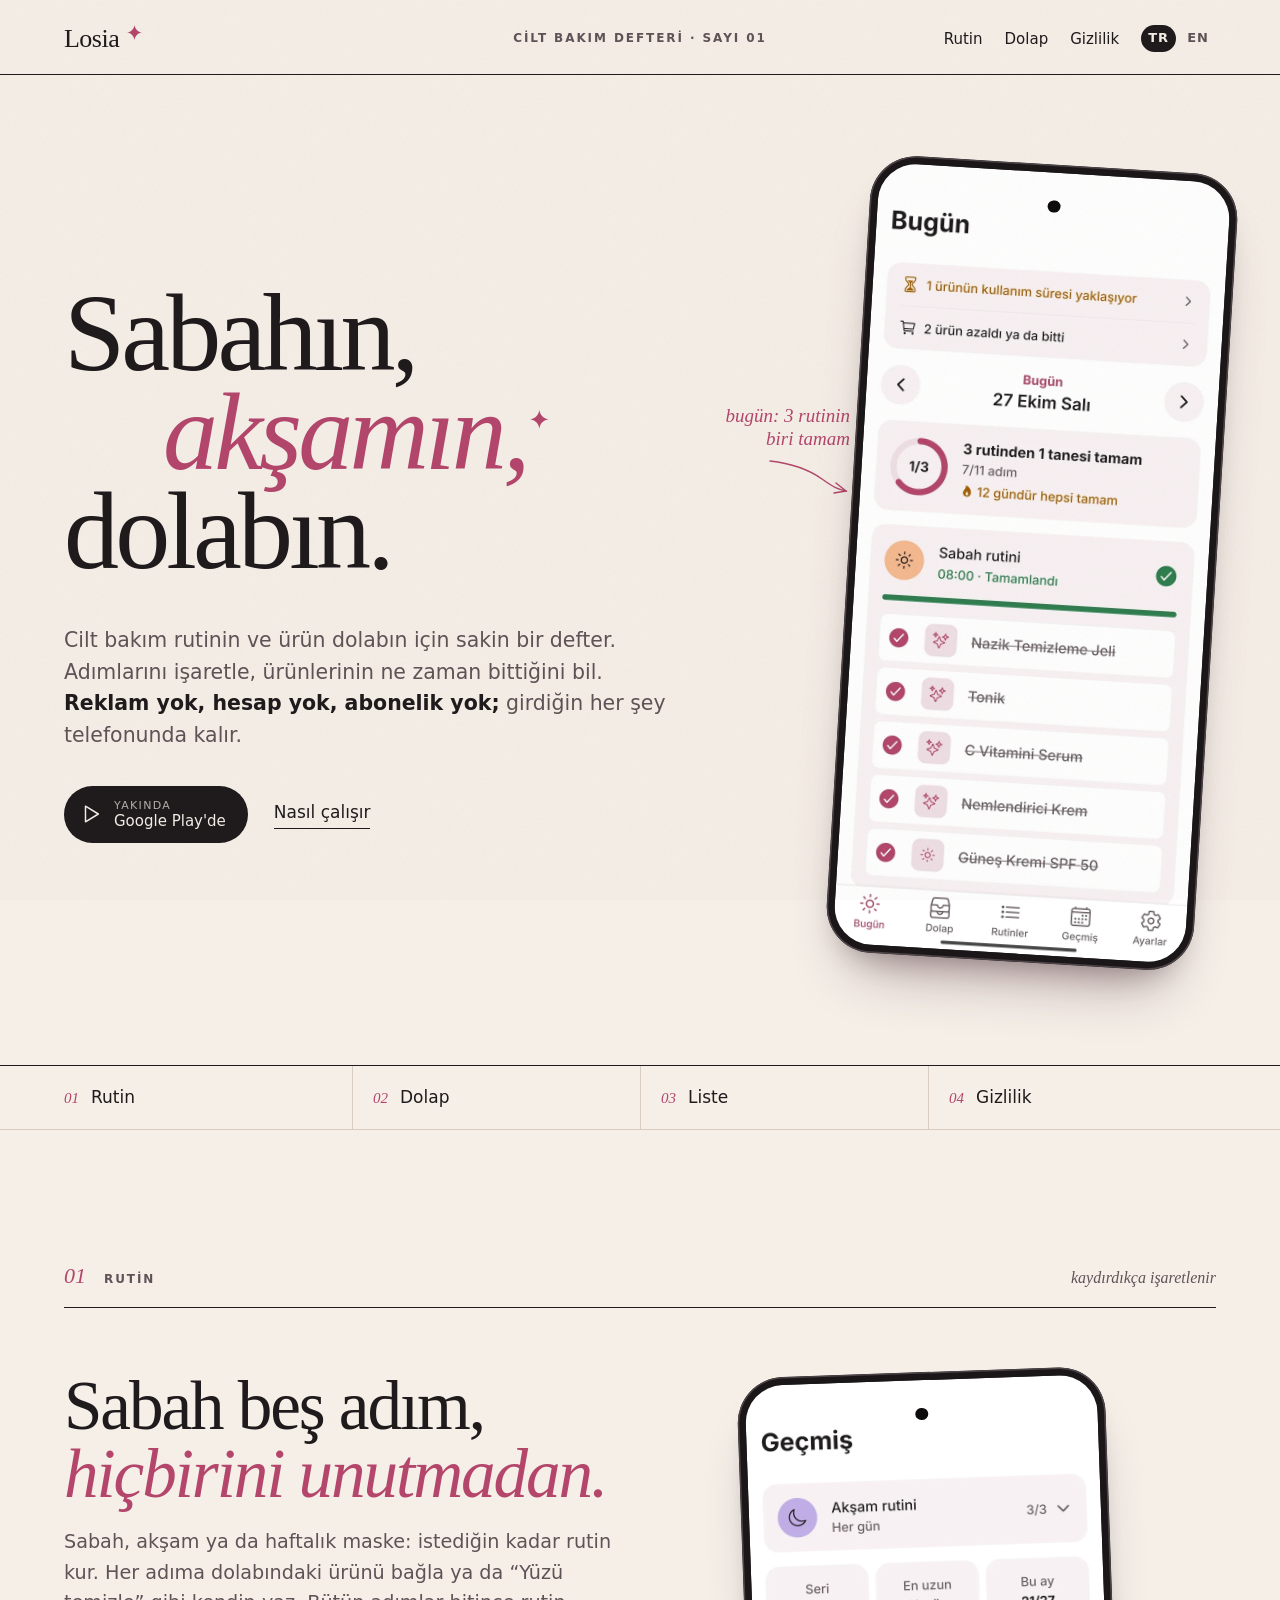
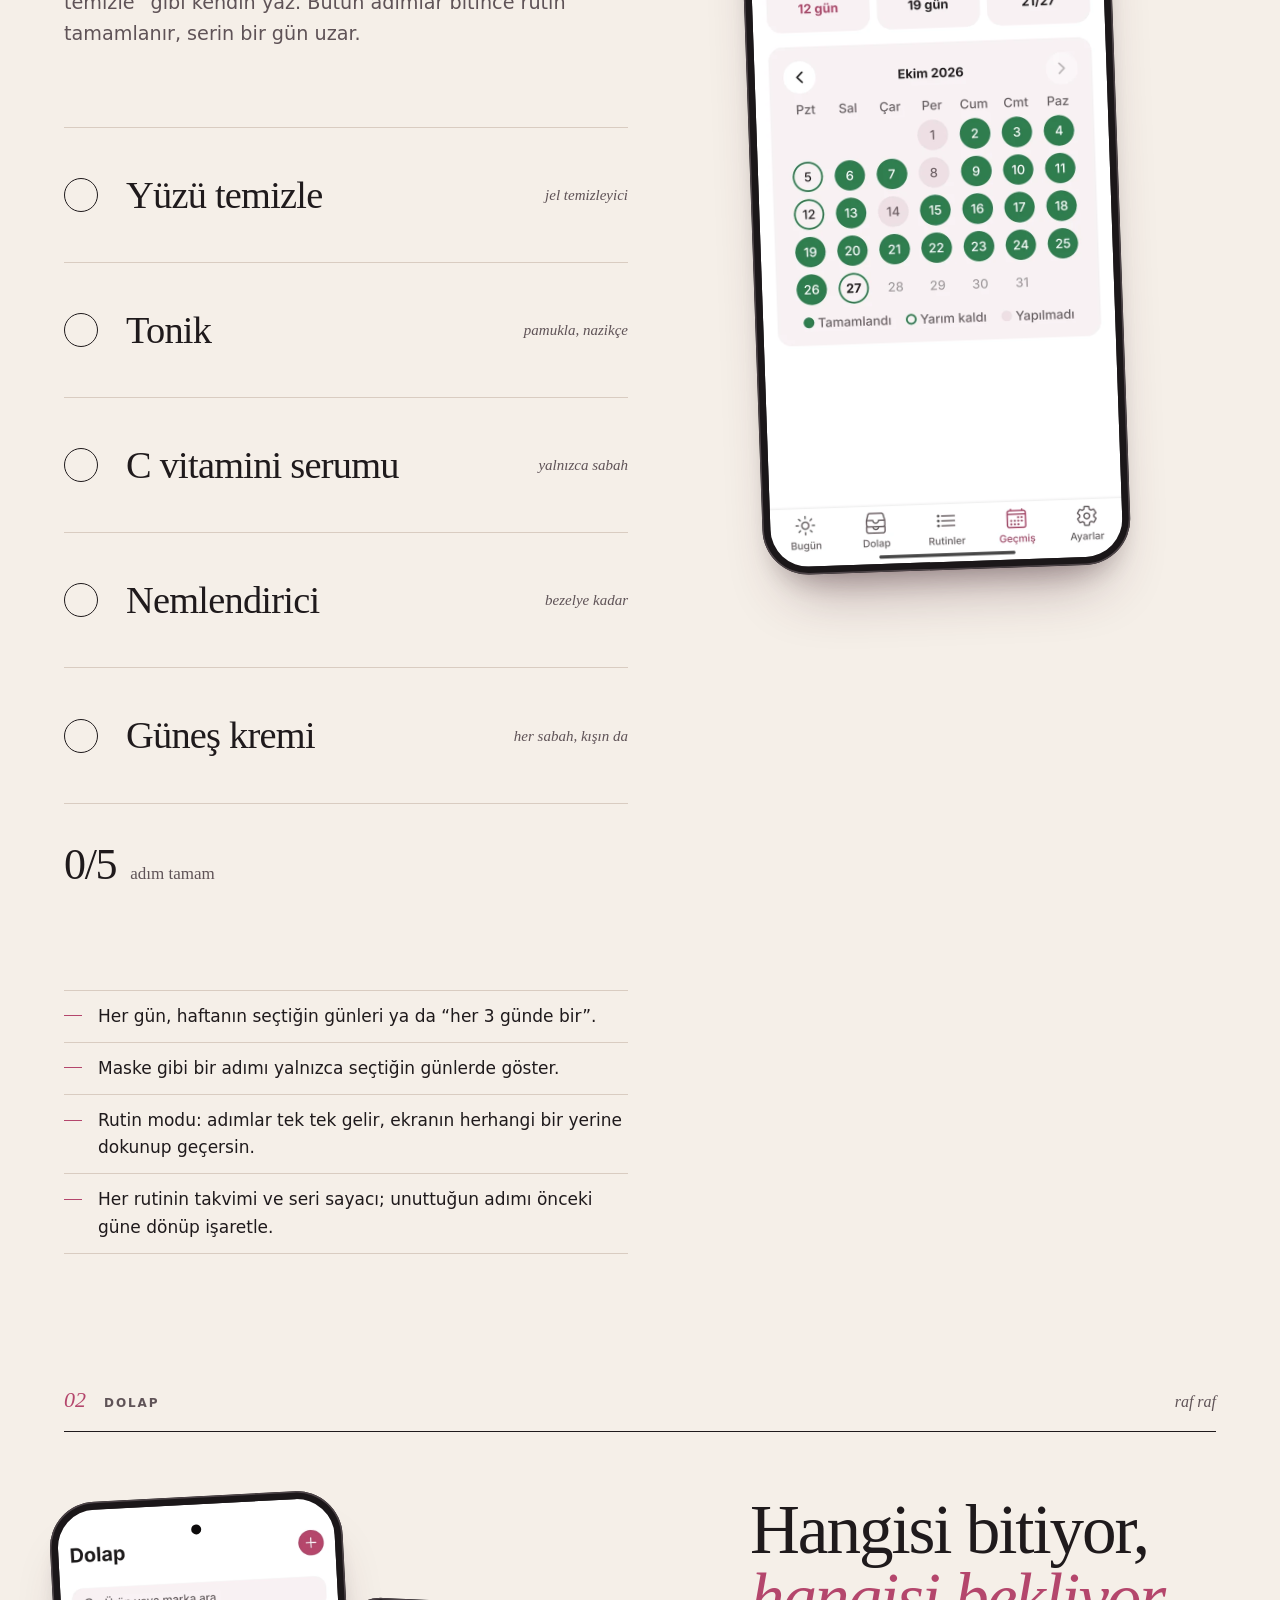
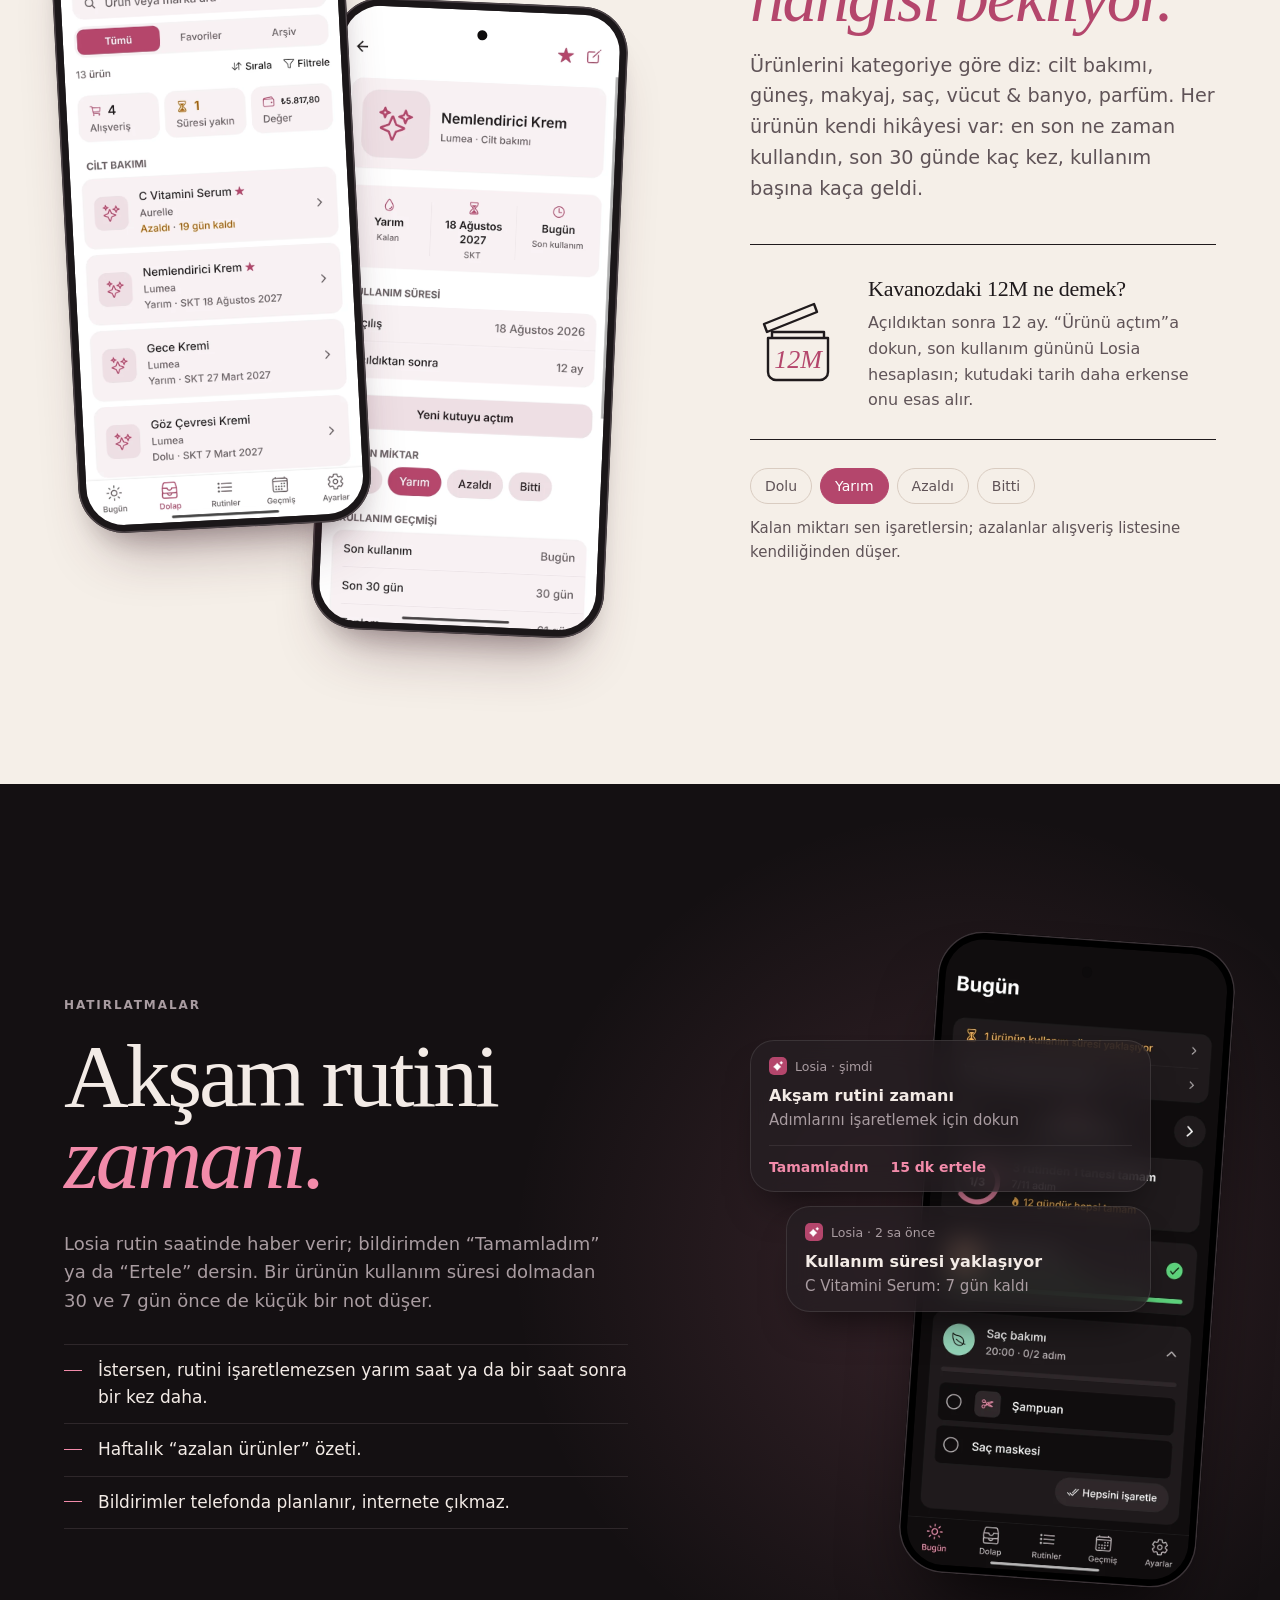
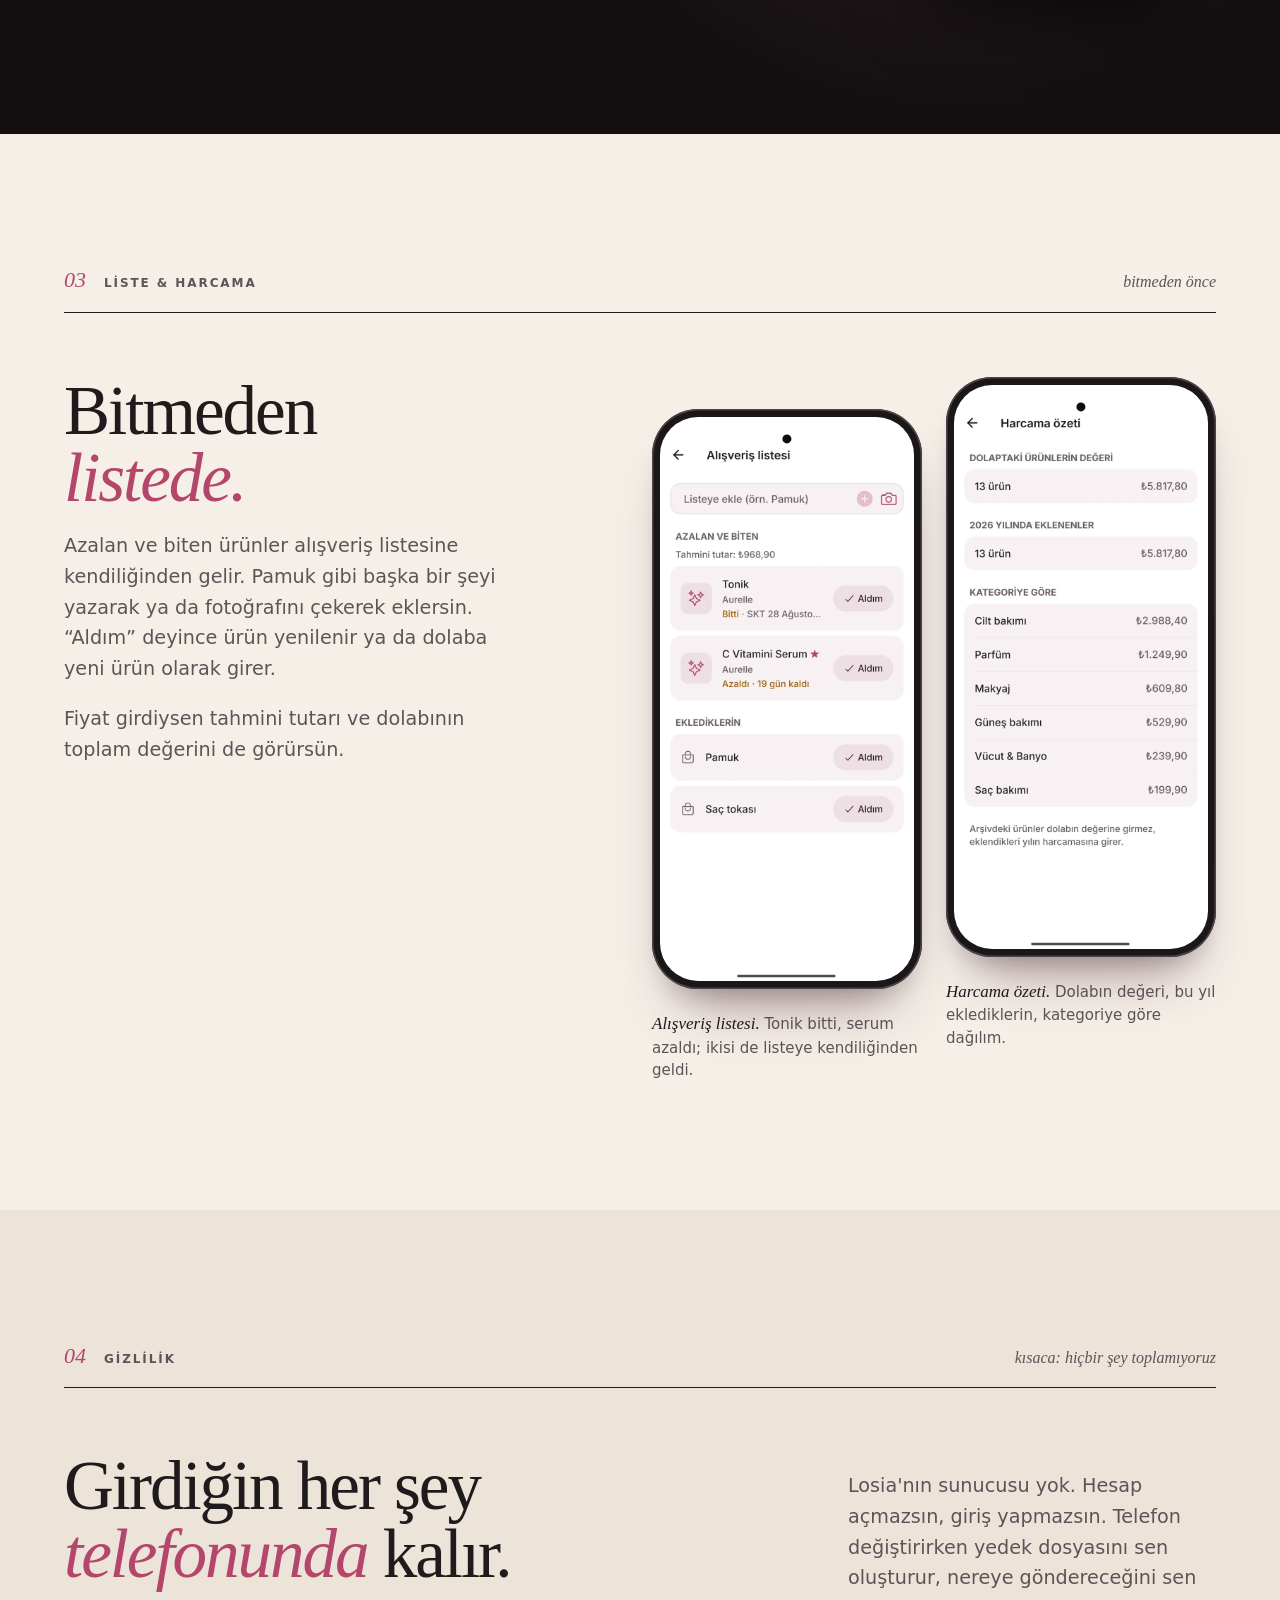
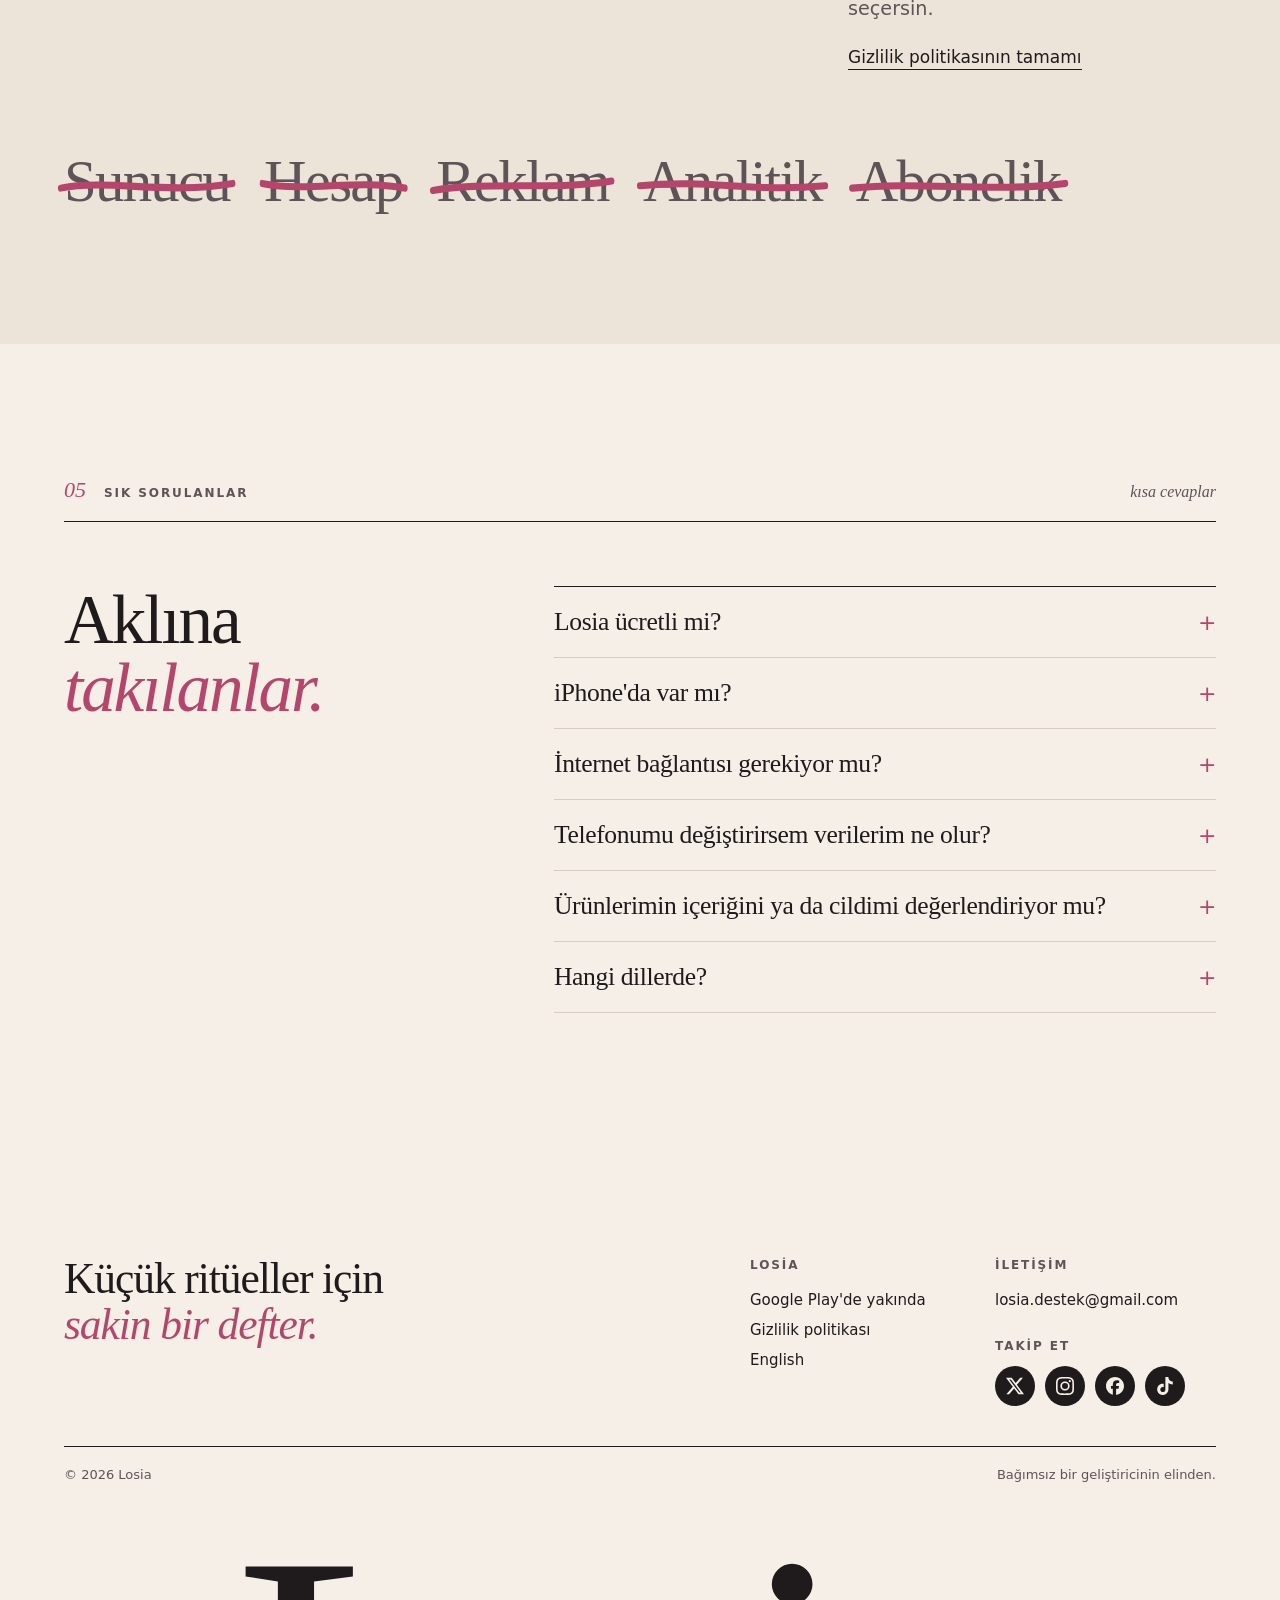
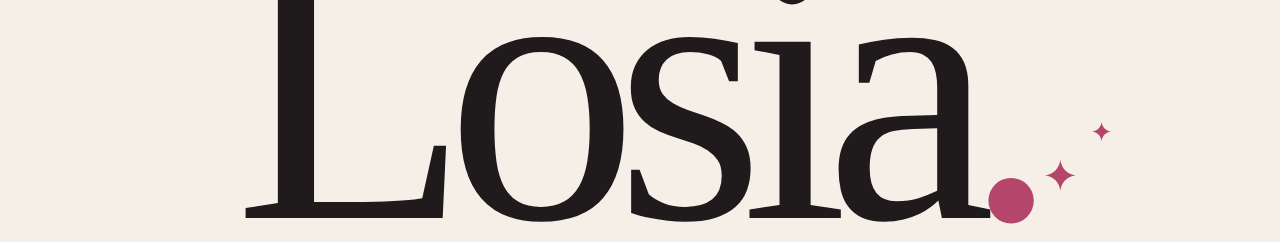
==== index.html @ 174fb609 "Footer: round social icons in the page color instead of text links Co-Authored-By: Claude Opus 5.5 <" ====
<!doctype html>
<html lang="tr" class="no-js">
<head>
  <meta charset="utf-8">
  <meta name="viewport" content="width=device-width, initial-scale=1">
  <title>Losia — Cilt bakım rutini ve ürün dolabı</title>
  <meta name="description" content="Cilt bakım rutinin ve ürün dolabın için sakin bir defter. Reklam yok, hesap yok, abonelik yok; girdiğin her şey telefonunda kalır.">
  <meta name="theme-color" content="#f5efe8">
  <meta property="og:type" content="website">
  <meta property="og:site_name" content="Losia">
  <meta property="og:url" content="https://kaanbulut22.github.io/losia-site/">
  <meta property="og:title" content="Losia — Cilt bakım rutini ve ürün dolabı">
  <meta property="og:description" content="Cilt bakım rutinin ve ürün dolabın için sakin bir defter. Reklam yok, hesap yok; her şey telefonunda kalır.">
  <meta property="og:image" content="https://kaanbulut22.github.io/losia-site/assets/og-tr.png">
  <meta property="og:image:width" content="1200">
  <meta property="og:image:height" content="630">
  <meta property="og:image:alt" content="Losia: Sabahın, akşamın, dolabın.">
  <meta name="twitter:card" content="summary_large_image">
  <link rel="canonical" href="https://kaanbulut22.github.io/losia-site/">
  <link rel="icon" href="assets/favicon.png">
  <link rel="apple-touch-icon" href="assets/apple-touch-icon.png">
  <link rel="alternate" hreflang="en" href="en/">
  <link rel="preload" href="assets/fonts/fraunces-normal-latin.woff2" as="font" type="font/woff2" crossorigin>
  <link rel="stylesheet" href="assets/style.css">
</head>
<body>
  <svg width="0" height="0" style="position:absolute" aria-hidden="true">
    <symbol id="spark" viewBox="0 0 100 100">
      <path d="M50 0C54 28 72 46 100 50 72 54 54 72 50 100 46 72 28 54 0 50 28 46 46 28 50 0Z"/>
    </symbol>
  </svg>

  <header class="masthead">
    <div class="wrap">
      <a class="wordmark" href="./">Losia <svg><use href="#spark"/></svg></a>
      <span class="issue eyebrow">Cilt bakım defteri · Sayı 01</span>
      <nav>
        <a class="nav-link" href="#rutin">Rutin</a>
        <a class="nav-link" href="#dolap">Dolap</a>
        <a class="nav-link" href="#gizlilik">Gizlilik</a>
        <span class="lang"><span>TR</span><a href="en/" hreflang="en">EN</a></span>
      </nav>
    </div>
  </header>

  <main>
    <section class="hero">
      <div class="wrap">
        <div class="hero-text">
          <h1>
            <span>Sabahın,</span>
            <span class="indent"><em class="sparkled">akşamın,<svg class="twinkle" aria-hidden="true"><use href="#spark"/></svg></em></span>
            <span>dolabın.</span>
          </h1>
          <p class="lede">Cilt bakım rutinin ve ürün dolabın için sakin bir defter. Adımlarını işaretle, ürünlerinin ne zaman bittiğini bil. <strong>Reklam yok, hesap yok, abonelik yok;</strong> girdiğin her şey telefonunda kalır.</p>
          <div class="cta-row">
            <span class="soon">
              <svg viewBox="0 0 24 24" fill="none" stroke="currentColor" stroke-width="1.6" stroke-linejoin="round"><path d="M6 3.5v17l14-8.5z"/></svg>
              <span><small>Yakında</small>Google Play'de</span>
            </span>
            <a class="text-link" href="#rutin">Nasıl çalışır</a>
          </div>
        </div>
        <figure class="hero-figure reveal" style="margin:0">
          <div class="note" aria-hidden="true">bugün: 3 rutinin biri tamam
            <svg viewBox="0 0 82 40"><path d="M2 6c18 2 38 8 52 18s16 10 24 12"/><path d="M68 28l10 8-12 2"/></svg>
          </div>
          <div class="phone"><img src="assets/screens/tr-01.webp" width="720" height="1600" alt="Losia Bugün ekranı: günün rutinleri, ilerleme halkası ve 12 günlük seri"></div>
        </figure>
      </div>
    </section>

    <nav class="index" aria-label="Bölümler">
      <div class="wrap">
        <ol>
          <li><a href="#rutin"><span class="num">01</span> Rutin</a></li>
          <li><a href="#dolap"><span class="num">02</span> Dolap</a></li>
          <li><a href="#liste"><span class="num">03</span> Liste</a></li>
          <li><a href="#gizlilik"><span class="num">04</span> Gizlilik</a></li>
        </ol>
      </div>
    </nav>

    <section class="chapter" id="rutin">
      <div class="wrap">
        <div class="chapter-head">
          <span class="num">01</span><span class="eyebrow">Rutin</span>
          <span class="aside">kaydırdıkça işaretlenir</span>
        </div>
        <div class="routine">
          <div class="routine-text">
            <h2>Sabah beş adım,<br><em>hiçbirini unutmadan.</em></h2>
            <p class="body-lg">Sabah, akşam ya da haftalık maske: istediğin kadar rutin kur. Her adıma dolabındaki ürünü bağla ya da “Yüzü temizle” gibi kendin yaz. Bütün adımlar bitince rutin tamamlanır, serin bir gün uzar.</p>

            <ol class="steps">
              <li><span class="box"><svg viewBox="0 0 20 20"><path d="M4 10.5l4 4 8-9"/></svg></span><span class="label">Yüzü temizle</span><span class="meta">jel temizleyici</span></li>
              <li><span class="box"><svg viewBox="0 0 20 20"><path d="M4 10.5l4 4 8-9"/></svg></span><span class="label">Tonik</span><span class="meta">pamukla, nazikçe</span></li>
              <li><span class="box"><svg viewBox="0 0 20 20"><path d="M4 10.5l4 4 8-9"/></svg></span><span class="label">C vitamini serumu</span><span class="meta">yalnızca sabah</span></li>
              <li><span class="box"><svg viewBox="0 0 20 20"><path d="M4 10.5l4 4 8-9"/></svg></span><span class="label">Nemlendirici</span><span class="meta">bezelye kadar</span></li>
              <li><span class="box"><svg viewBox="0 0 20 20"><path d="M4 10.5l4 4 8-9"/></svg></span><span class="label">Güneş kremi</span><span class="meta">her sabah, kışın da</span></li>
            </ol>
            <div class="tally"><b data-tally>0/5</b> adım tamam</div>

            <ul class="dash-list routine-more reveal">
              <li>Her gün, haftanın seçtiğin günleri ya da “her 3 günde bir”.</li>
              <li>Maske gibi bir adımı yalnızca seçtiğin günlerde göster.</li>
              <li>Rutin modu: adımlar tek tek gelir, ekranın herhangi bir yerine dokunup geçersin.</li>
              <li>Her rutinin takvimi ve seri sayacı; unuttuğun adımı önceki güne dönüp işaretle.</li>
            </ul>
          </div>
          <div class="routine-figure">
            <div class="sticky">
              <div class="phone"><img src="assets/screens/tr-04.webp" width="720" height="1600" alt="Geçmiş ekranı: rutinin takvimi, seri ve bu ayın özeti" loading="lazy"></div>
            </div>
          </div>
        </div>
      </div>
    </section>

    <section class="chapter" id="dolap" style="padding-top:0">
      <div class="wrap">
        <div class="chapter-head">
          <span class="num">02</span><span class="eyebrow">Dolap</span>
          <span class="aside">raf raf</span>
        </div>
        <div class="shelf">
          <div class="shelf-figures reveal">
            <div class="phone"><img src="assets/screens/tr-02.webp" width="720" height="1600" alt="Dolap ekranı: kategorilere göre ürünler" loading="lazy"></div>
            <div class="phone"><img src="assets/screens/tr-03.webp" width="720" height="1600" alt="Ürün sayfası: açılış tarihi, kullanım süresi ve kullanım geçmişi" loading="lazy"></div>
          </div>
          <div class="shelf-text">
            <h2>Hangisi bitiyor,<br><em>hangisi bekliyor.</em></h2>
            <p class="body-lg">Ürünlerini kategoriye göre diz: cilt bakımı, güneş, makyaj, saç, vücut &amp; banyo, parfüm. Her ürünün kendi hikâyesi var: en son ne zaman kullandın, son 30 günde kaç kez, kullanım başına kaça geldi.</p>

            <div class="pao reveal">
              <svg viewBox="0 0 96 96" aria-hidden="true">
                <path d="M18 44h60v34a8 8 0 0 1-8 8H26a8 8 0 0 1-8-8z"/>
                <path d="M22 44v-6h52v6"/>
                <path d="M14 30l50-20 3 8-50 20z"/>
                <text x="48" y="74" text-anchor="middle">12M</text>
              </svg>
              <p><b>Kavanozdaki 12M ne demek?</b>Açıldıktan sonra 12 ay. “Ürünü açtım”a dokun, son kullanım gününü Losia hesaplasın; kutudaki tarih daha erkense onu esas alır.</p>
            </div>

            <div class="levels" aria-label="Kalan miktar">
              <span class="on">Dolu</span><span>Yarım</span><span>Azaldı</span><span>Bitti</span>
            </div>
            <p style="font-size:15px;color:var(--ink-soft);margin-top:12px">Kalan miktarı sen işaretlersin; azalanlar alışveriş listesine kendiliğinden düşer.</p>
          </div>
        </div>
      </div>
    </section>

    <section class="night" aria-labelledby="night-title">
      <div class="wrap">
        <div class="night-text reveal">
          <span class="eyebrow">Hatırlatmalar</span>
          <h2 id="night-title">Akşam rutini<br><em>zamanı.</em></h2>
          <p>Losia rutin saatinde haber verir; bildirimden “Tamamladım” ya da “Ertele” dersin. Bir ürünün kullanım süresi dolmadan 30 ve 7 gün önce de küçük bir not düşer.</p>
          <ul class="dash-list">
            <li>İstersen, rutini işaretlemezsen yarım saat ya da bir saat sonra bir kez daha.</li>
            <li>Haftalık “azalan ürünler” özeti.</li>
            <li>Bildirimler telefonda planlanır, internete çıkmaz.</li>
          </ul>
        </div>
        <div class="notifs reveal" aria-hidden="true">
          <div class="phone night-phone"><img src="assets/screens/tr-dark-01.webp" width="720" height="1600" alt="" loading="lazy"></div>
          <div class="notif-stack">
          <div class="notif">
            <header><img src="assets/icon-96.png" alt="">Losia · şimdi</header>
            <h3>Akşam rutini zamanı</h3>
            <p>Adımlarını işaretlemek için dokun</p>
            <div class="actions"><span>Tamamladım</span><span>15 dk ertele</span></div>
          </div>
          <div class="notif">
            <header><img src="assets/icon-96.png" alt="">Losia · 2 sa önce</header>
            <h3>Kullanım süresi yaklaşıyor</h3>
            <p>C Vitamini Serum: 7 gün kaldı</p>
          </div>
          </div>
        </div>
      </div>
    </section>

    <section class="chapter" id="liste">
      <div class="wrap">
        <div class="chapter-head">
          <span class="num">03</span><span class="eyebrow">Liste &amp; harcama</span>
          <span class="aside">bitmeden önce</span>
        </div>
        <div class="pair">
          <div class="pair-intro">
            <h2>Bitmeden<br><em>listede.</em></h2>
            <p class="body-lg">Azalan ve biten ürünler alışveriş listesine kendiliğinden gelir. Pamuk gibi başka bir şeyi yazarak ya da fotoğrafını çekerek eklersin. “Aldım” deyince ürün yenilenir ya da dolaba yeni ürün olarak girer.</p>
            <p class="body-lg">Fiyat girdiysen tahmini tutarı ve dolabının toplam değerini de görürsün.</p>
          </div>
          <figure class="reveal">
            <div class="phone"><img src="assets/screens/tr-05.webp" width="720" height="1600" alt="Alışveriş listesi ekranı" loading="lazy"></div>
            <figcaption><i>Alışveriş listesi.</i> Tonik bitti, serum azaldı; ikisi de listeye kendiliğinden geldi.</figcaption>
          </figure>
          <figure class="reveal">
            <div class="phone"><img src="assets/screens/tr-06.webp" width="720" height="1600" alt="Harcama özeti ekranı" loading="lazy"></div>
            <figcaption><i>Harcama özeti.</i> Dolabın değeri, bu yıl eklediklerin, kategoriye göre dağılım.</figcaption>
          </figure>
        </div>
      </div>
    </section>

    <section class="chapter privacy" id="gizlilik">
      <div class="wrap">
        <div class="chapter-head">
          <span class="num">04</span><span class="eyebrow">Gizlilik</span>
          <span class="aside">kısaca: hiçbir şey toplamıyoruz</span>
        </div>
        <div class="privacy-grid">
          <h2>Girdiğin her şey <em>telefonunda</em> kalır.</h2>
          <div class="side">
            <p class="body-lg">Losia'nın sunucusu yok. Hesap açmazsın, giriş yapmazsın. Telefon değiştirirken yedek dosyasını sen oluşturur, nereye göndereceğini sen seçersin.</p>
            <a class="text-link" href="gizlilik/">Gizlilik politikasının tamamı</a>
          </div>
        </div>
        <ul class="struck" aria-label="Losia'da olmayanlar">
          <li>Sunucu<svg viewBox="0 0 100 10" preserveAspectRatio="none"><path d="M2 6C30 2 60 9 98 4"/></svg></li>
          <li>Hesap<svg viewBox="0 0 100 10" preserveAspectRatio="none"><path d="M2 4C35 8 62 2 98 6"/></svg></li>
          <li>Reklam<svg viewBox="0 0 100 10" preserveAspectRatio="none"><path d="M2 7C28 3 70 7 98 3"/></svg></li>
          <li>Analitik<svg viewBox="0 0 100 10" preserveAspectRatio="none"><path d="M2 5C40 2 58 8 98 5"/></svg></li>
          <li>Abonelik<svg viewBox="0 0 100 10" preserveAspectRatio="none"><path d="M2 6C32 3 66 8 98 4"/></svg></li>
        </ul>
      </div>
    </section>
    <section class="chapter" id="sorular">
      <div class="wrap">
        <div class="chapter-head">
          <span class="num">05</span><span class="eyebrow">Sık sorulanlar</span>
          <span class="aside">kısa cevaplar</span>
        </div>
        <div class="faq">
          <h2>Aklına<br><em>takılanlar.</em></h2>
          <div class="faq-list reveal">
            <details>
              <summary>Losia ücretli mi?</summary>
              <div class="answer"><p>Losia'yı ücretsiz indirirsin; rutinler, dolap, hatırlatmalar ve alışveriş listesi ücretsizdir. Reklam ve abonelik yoktur.</p></div>
            </details>
            <details>
              <summary>iPhone'da var mı?</summary>
              <div class="answer"><p>Şimdilik yalnızca Android'de; Google Play'de yayımlanacak.</p></div>
            </details>
            <details>
              <summary>İnternet bağlantısı gerekiyor mu?</summary>
              <div class="answer"><p>Hayır. Losia tamamen telefonunda çalışır; hatırlatmalar da telefonda planlanır.</p></div>
            </details>
            <details>
              <summary>Telefonumu değiştirirsem verilerim ne olur?</summary>
              <div class="answer"><p>Ayarlar › Yedekleme'den bir yedek dosyası oluşturup yeni telefonda geri yüklersin. İstersen haftalık otomatik yedeği aç; Losia haftada bir, seçtiğin klasöre yedek alır.</p></div>
            </details>
            <details>
              <summary>Ürünlerimin içeriğini ya da cildimi değerlendiriyor mu?</summary>
              <div class="answer"><p>Hayır. Losia bir rutin ve dolap defteridir: ne yaptığını ve neyin ne zaman bittiğini tutar. İçerik listelerini incelemez, fotoğraftan değerlendirme yapmaz.</p></div>
            </details>
            <details>
              <summary>Hangi dillerde?</summary>
              <div class="answer"><p>Türkçe ve İngilizce. Telefonunun diline göre açılır, Ayarlar'dan değiştirebilirsin.</p></div>
            </details>
          </div>
        </div>
      </div>
    </section>
  </main>

  <footer class="footer">
    <div class="wrap">
      <div class="footer-top">
        <p class="closing">Küçük ritüeller için<br><em>sakin bir defter.</em></p>
        <div class="footer-cols">
          <div>
            <h4 class="eyebrow">Losia</h4>
            <ul>
              <li>Google Play'de yakında</li>
              <li><a href="gizlilik/">Gizlilik politikası</a></li>
              <li><a href="en/" hreflang="en">English</a></li>
            </ul>
          </div>
          <div>
            <h4 class="eyebrow">İletişim</h4>
            <ul>
              <li><a href="mailto:losia.destek@gmail.com">losia.destek@gmail.com</a></li>
            </ul>
            <h4 class="eyebrow">Takip et</h4>
            <ul class="social">
              <li><a href="https://x.com/losiaapp" rel="me noopener" target="_blank" aria-label="X’te Losia" title="X"><svg viewBox="0 0 24 24" aria-hidden="true"><path d="M18.901 1.153h3.68l-8.04 9.19L24 22.846h-7.406l-5.8-7.584-6.638 7.584H.474l8.6-9.83L0 1.154h7.594l5.243 6.932ZM17.61 20.644h2.039L6.486 3.24H4.298Z"/></svg></a></li>
              <li><a href="https://www.instagram.com/losiaapp/" rel="me noopener" target="_blank" aria-label="Instagram’da Losia" title="Instagram"><svg viewBox="0 0 24 24" aria-hidden="true"><path d="M7.0301.084c-1.2768.0602-2.1487.264-2.911.5634-.7888.3075-1.4575.72-2.1228 1.3877-.6652.6677-1.075 1.3368-1.3802 2.127-.2954.7638-.4956 1.6365-.552 2.914-.0564 1.2775-.0689 1.6882-.0626 4.947.0062 3.2586.0206 3.6671.0825 4.9473.061 1.2765.264 2.1482.5635 2.9107.308.7889.72 1.4573 1.388 2.1228.6679.6655 1.3365 1.0743 2.1285 1.38.7632.295 1.6361.4961 2.9134.552 1.2773.056 1.6884.069 4.9462.0627 3.2578-.0062 3.668-.0207 4.9478-.0814 1.28-.0607 2.147-.2652 2.9098-.5633.7889-.3086 1.4578-.72 2.1228-1.3881.665-.6682 1.0745-1.3378 1.3795-2.1284.2957-.7632.4966-1.636.552-2.9124.056-1.2809.0692-1.6898.063-4.948-.0063-3.2583-.021-3.6668-.0817-4.9465-.0607-1.2797-.264-2.1487-.5633-2.9117-.3084-.7889-.72-1.4568-1.3876-2.1228C21.2982 1.33 20.628.9208 19.8378.6165 19.074.321 18.2017.1197 16.9244.0645 15.6471.0093 15.236-.005 11.977.0014 8.718.0076 8.31.0215 7.0301.0839m.1402 21.6932c-1.17-.0509-1.8053-.2453-2.2287-.408-.5606-.216-.96-.4771-1.3819-.895-.422-.4178-.6811-.8186-.9-1.378-.1644-.4234-.3624-1.058-.4171-2.228-.0595-1.2645-.072-1.6442-.079-4.848-.007-3.2037.0053-3.583.0607-4.848.05-1.169.2456-1.805.408-2.2282.216-.5613.4762-.96.895-1.3816.4188-.4217.8184-.6814 1.3783-.9003.423-.1651 1.0575-.3614 2.227-.4171 1.2655-.06 1.6447-.072 4.848-.079 3.2033-.007 3.5835.005 4.8495.0608 1.169.0508 1.8053.2445 2.228.408.5608.216.96.4754 1.3816.895.4217.4194.6816.8176.9005 1.3787.1653.4217.3617 1.056.4169 2.2263.0602 1.2655.0739 1.645.0796 4.848.0058 3.203-.0055 3.5834-.061 4.848-.051 1.17-.245 1.8055-.408 2.2294-.216.5604-.4763.96-.8954 1.3814-.419.4215-.8181.6811-1.3783.9-.4224.1649-1.0577.3617-2.2262.4174-1.2656.0595-1.6448.072-4.8493.079-3.2045.007-3.5825-.006-4.848-.0608M16.953 5.5864A1.44 1.44 0 1 0 18.39 4.144a1.44 1.44 0 0 0-1.437 1.4424M5.8385 12.012c.0067 3.4032 2.7706 6.1557 6.173 6.1493 3.4026-.0065 6.157-2.7701 6.1506-6.1733-.0065-3.4032-2.771-6.1565-6.174-6.1498-3.403.0067-6.156 2.771-6.1496 6.1738M8 12.0077a4 4 0 1 1 4.008 3.9921A3.9996 3.9996 0 0 1 8 12.0077"/></svg></a></li>
              <li><a href="https://www.facebook.com/losiaapp" rel="me noopener" target="_blank" aria-label="Facebook’ta Losia" title="Facebook"><svg viewBox="0 0 24 24" aria-hidden="true"><path d="M9.101 23.691v-7.98H6.627v-3.667h2.474v-1.58c0-4.085 1.848-5.978 5.858-5.978.401 0 .955.042 1.468.103a8.68 8.68 0 0 1 1.141.195v3.325a8.623 8.623 0 0 0-.653-.036 26.805 26.805 0 0 0-.733-.009c-.707 0-1.259.096-1.675.309a1.686 1.686 0 0 0-.679.622c-.258.42-.374.995-.374 1.752v1.297h3.919l-.386 2.103-.287 1.564h-3.246v8.245C19.396 23.238 24 18.179 24 12.044c0-6.627-5.373-12-12-12s-12 5.373-12 12c0 5.628 3.874 10.35 9.101 11.647Z"/></svg></a></li>
              <li><a href="https://www.tiktok.com/@losiaapp" rel="me noopener" target="_blank" aria-label="TikTok’ta Losia" title="TikTok"><svg viewBox="0 0 24 24" aria-hidden="true"><path d="M12.525.02c1.31-.02 2.61-.01 3.91-.02.08 1.53.63 3.09 1.75 4.17 1.12 1.11 2.7 1.62 4.24 1.79v4.03c-1.44-.05-2.89-.35-4.2-.97-.57-.26-1.1-.59-1.62-.93-.01 2.92.01 5.84-.02 8.75-.08 1.4-.54 2.79-1.35 3.94-1.31 1.92-3.58 3.17-5.91 3.21-1.43.08-2.86-.31-4.08-1.03-2.02-1.19-3.44-3.37-3.65-5.71-.02-.5-.03-1-.01-1.49.18-1.9 1.12-3.72 2.58-4.96 1.66-1.44 3.98-2.13 6.15-1.72.02 1.48-.04 2.96-.04 4.44-.99-.32-2.15-.23-3.02.37-.63.41-1.11 1.04-1.36 1.75-.21.51-.15 1.07-.14 1.61.24 1.64 1.82 3.02 3.5 2.87 1.12-.01 2.19-.66 2.77-1.61.19-.33.4-.67.41-1.06.1-1.79.06-3.57.07-5.36.01-4.03-.01-8.05.02-12.07z"/></svg></a></li>
            </ul>
          </div>
        </div>
      </div>
      <div class="footer-meta">
        <span>© 2026 Losia</span>
        <span>Bağımsız bir geliştiricinin elinden.</span>
      </div>
    </div>
    <p class="giant" aria-hidden="true">Losia<em class="sparkled">.<svg class="twinkle" aria-hidden="true"><use href="#spark"/></svg><svg class="twinkle" aria-hidden="true"><use href="#spark"/></svg></em></p>
  </footer>

  <script src="assets/site.js" defer></script>
</body>
</html>
---- assets/style.css ----
@import url("fonts/fonts.css");

:root {
  --paper: #f5efe8;
  --paper-deep: #ece3d9;
  --ink: #1f1a1c;
  --ink-soft: #5f5357;
  --rose: #b4466c;
  --rose-soft: #e9c9d3;
  --line: #d9ccc1;
  --night: #141012;
  --night-ink: #f3ebe6;
  --night-soft: #a99ca1;
  --glow: #f28baa;

  --serif: "Fraunces", "Iowan Old Style", Georgia, serif;
  --sans: "Instrument Sans", "Segoe UI", system-ui, sans-serif;

  --gutter: clamp(20px, 5vw, 64px);
  --max: 1240px;
}

*,
*::before,
*::after {
  box-sizing: border-box;
}

html {
  -webkit-text-size-adjust: 100%;
  scroll-behavior: smooth;
}

body {
  margin: 0;
  background: var(--paper);
  color: var(--ink);
  font-family: var(--sans);
  font-size: 17px;
  line-height: 1.6;
  -webkit-font-smoothing: antialiased;
  overflow-x: hidden;
}

/* Paper grain: a faint noise layer over everything, never over the text's legibility. */
body::before {
  content: "";
  position: fixed;
  inset: 0;
  pointer-events: none;
  z-index: 100;
  opacity: 0.32;
  mix-blend-mode: multiply;
  background-image: url("data:image/svg+xml,%3Csvg xmlns='http://www.w3.org/2000/svg' width='180' height='180'%3E%3Cfilter id='n'%3E%3CfeTurbulence type='fractalNoise' baseFrequency='.85' numOctaves='3' stitchTiles='stitch'/%3E%3CfeColorMatrix values='0 0 0 0 .45 0 0 0 0 .38 0 0 0 0 .33 0 0 0 .22 0'/%3E%3C/filter%3E%3Crect width='100%25' height='100%25' filter='url(%23n)'/%3E%3C/svg%3E");
}

img {
  display: block;
  max-width: 100%;
  height: auto;
}

a {
  color: inherit;
}

::selection {
  background: var(--rose);
  color: #fff;
}

.wrap {
  width: 100%;
  max-width: calc(var(--max) + 2 * var(--gutter));
  margin: 0 auto;
  padding: 0 var(--gutter);
}

.serif {
  font-family: var(--serif);
}

.eyebrow {
  font-family: var(--sans);
  font-size: 12px;
  font-weight: 600;
  letter-spacing: 0.16em;
  text-transform: uppercase;
}

/* ---------- Masthead ---------- */

.masthead {
  border-bottom: 1px solid var(--ink);
}

.masthead .wrap {
  display: grid;
  grid-template-columns: 1fr auto 1fr;
  align-items: center;
  gap: 16px;
  padding-top: 18px;
  padding-bottom: 14px;
}

.wordmark {
  display: inline-flex;
  align-items: center;
  gap: 8px;
  font-family: var(--serif);
  font-size: 26px;
  font-weight: 500;
  letter-spacing: -0.02em;
  text-decoration: none;
  font-variation-settings: "opsz" 72;
}

.wordmark svg {
  width: 15px;
  height: 15px;
  fill: var(--rose);
  transform: translateY(-6px);
}

.masthead .issue {
  color: var(--ink-soft);
  text-align: center;
}

.masthead nav {
  display: flex;
  justify-content: flex-end;
  align-items: center;
  gap: 22px;
  font-size: 15px;
}

.masthead nav a {
  text-decoration: none;
}

.masthead nav a:hover {
  color: var(--rose);
}

.lang {
  display: inline-flex;
  gap: 4px;
  font-size: 13px;
  font-weight: 600;
  letter-spacing: 0.08em;
}

.lang a,
.lang span {
  padding: 3px 7px;
  border-radius: 999px;
}

.lang span {
  background: var(--ink);
  color: var(--paper);
}

.lang a {
  color: var(--ink-soft);
}

/* ---------- Hero ---------- */

.hero {
  position: relative;
  padding: clamp(40px, 7vw, 96px) 0 clamp(56px, 8vw, 120px);
}

.hero .wrap {
  display: grid;
  grid-template-columns: repeat(12, 1fr);
  gap: 24px;
  align-items: center;
}

.hero-text {
  grid-column: 1 / span 7;
}

.hero h1 {
  margin: 0;
  font-family: var(--serif);
  font-weight: 340;
  font-size: clamp(3.3rem, 8.6vw, 8.4rem);
  line-height: 0.9;
  letter-spacing: -0.035em;
  font-variation-settings: "opsz" 144;
}

:lang(en) .hero h1 {
  font-size: clamp(3rem, 7.4vw, 7.2rem);
  line-height: 0.95;
}

.hero h1 em {
  font-style: italic;
  font-weight: 300;
  color: var(--rose);
}

.hero h1 .indent {
  display: block;
  padding-left: 0.9em;
}

.hero .lede {
  max-width: 30em;
  margin: clamp(28px, 4vw, 44px) 0 0;
  font-size: clamp(18px, 1.6vw, 21px);
  line-height: 1.55;
  color: var(--ink-soft);
}

.hero .lede strong {
  color: var(--ink);
  font-weight: 600;
}

.cta-row {
  display: flex;
  flex-wrap: wrap;
  align-items: center;
  gap: 14px 26px;
  margin-top: 34px;
}

.soon {
  display: inline-flex;
  align-items: center;
  gap: 12px;
  padding: 13px 22px 13px 16px;
  border-radius: 999px;
  background: var(--ink);
  color: var(--paper);
  font-size: 15px;
  line-height: 1.2;
}

.soon svg {
  width: 22px;
  height: 22px;
  flex: none;
}

.soon small {
  display: block;
  font-size: 11px;
  letter-spacing: 0.12em;
  text-transform: uppercase;
  opacity: 0.7;
}

.text-link {
  font-weight: 500;
  text-decoration: none;
  border-bottom: 1px solid currentColor;
  padding-bottom: 2px;
}

.text-link:hover {
  color: var(--rose);
}

.hero-figure {
  grid-column: 9 / span 4;
  position: relative;
}

.hero-figure .phone {
  transform: rotate(3.5deg);
}

.note {
  position: absolute;
  font-family: var(--serif);
  font-style: italic;
  font-size: 19px;
  line-height: 1.25;
  color: var(--rose);
  font-variation-settings: "opsz" 24;
}

.note svg {
  display: block;
  stroke: var(--rose);
  fill: none;
  stroke-width: 1.4;
  stroke-linecap: round;
}

.hero-figure .note {
  left: -128px;
  top: 30%;
  width: 130px;
  text-align: right;
}

.hero-figure .note svg {
  width: 82px;
  height: 40px;
  margin: 4px 0 0 auto;
}

/* ---------- Phone ---------- */

.phone {
  position: relative;
  padding: 8px;
  border-radius: 46px;
  background: #1b1719;
  box-shadow:
    0 0 0 1.5px #4d4448 inset,
    0 40px 60px -30px rgba(70, 30, 45, 0.45),
    0 18px 30px -18px rgba(31, 26, 28, 0.35);
}

.phone::after {
  content: "";
  position: absolute;
  top: 5.2%;
  left: 50%;
  width: 3.4%;
  aspect-ratio: 1;
  border-radius: 50%;
  background: #0d0b0c;
  transform: translate(-50%, -50%);
}

.phone img {
  width: 100%;
  border-radius: 38px;
  aspect-ratio: 720 / 1600;
  object-fit: cover;
  background: #fff;
}

/* ---------- Index strip ---------- */

.index {
  border-top: 1px solid var(--ink);
  border-bottom: 1px solid var(--line);
}

.index ol {
  display: grid;
  grid-template-columns: repeat(4, 1fr);
  margin: 0;
  padding: 0;
  list-style: none;
}

.index li + li {
  border-left: 1px solid var(--line);
}

.index a {
  display: flex;
  align-items: baseline;
  gap: 12px;
  padding: 18px 20px;
  text-decoration: none;
  transition: background 0.25s;
}

.index a:hover {
  background: var(--paper-deep);
}

.index .num {
  font-family: var(--serif);
  font-style: italic;
  color: var(--rose);
  font-size: 15px;
}

.index li:first-child a {
  padding-left: 0;
}

/* ---------- Chapters ---------- */

.chapter {
  padding: clamp(72px, 10vw, 140px) 0;
}

.chapter-head {
  display: flex;
  align-items: baseline;
  gap: 18px;
  padding-bottom: 14px;
  margin-bottom: clamp(36px, 5vw, 64px);
  border-bottom: 1px solid var(--ink);
}

.chapter-head .num {
  font-family: var(--serif);
  font-style: italic;
  font-size: 22px;
  color: var(--rose);
}

.chapter-head .eyebrow {
  color: var(--ink-soft);
}

.chapter-head .aside {
  margin-left: auto;
  font-family: var(--serif);
  font-style: italic;
  color: var(--ink-soft);
  font-size: 16px;
}

.chapter h2 {
  margin: 0;
  font-family: var(--serif);
  font-weight: 350;
  font-size: clamp(2.5rem, 5.4vw, 4.9rem);
  line-height: 0.98;
  letter-spacing: -0.03em;
  font-variation-settings: "opsz" 144;
}

.chapter h2 em {
  font-style: italic;
  font-weight: 300;
  color: var(--rose);
}

.chapter p {
  max-width: 34em;
}

.body-lg {
  font-size: clamp(18px, 1.5vw, 20px);
  color: var(--ink-soft);
}

.dash-list {
  margin: 28px 0 0;
  padding: 0;
  list-style: none;
}

.dash-list li {
  position: relative;
  padding: 12px 0 12px 34px;
  border-top: 1px solid var(--line);
}

.dash-list li:last-child {
  border-bottom: 1px solid var(--line);
}

.dash-list li::before {
  content: "";
  position: absolute;
  left: 0;
  top: 1.45em;
  width: 18px;
  height: 1px;
  background: var(--rose);
}

/* Chapter 01: routine */

.routine {
  display: grid;
  grid-template-columns: repeat(12, 1fr);
  gap: 24px;
}

.routine-text {
  grid-column: 1 / span 6;
}

.routine-figure {
  grid-column: 8 / span 4;
}

.routine-figure .sticky {
  position: sticky;
  top: 10vh;
}

.routine-figure .phone {
  transform: rotate(-2deg);
}

.steps {
  margin: clamp(48px, 6vw, 80px) 0 0;
  padding: 0;
  list-style: none;
  counter-reset: step;
}

.steps li {
  counter-increment: step;
  display: grid;
  grid-template-columns: 44px 1fr auto;
  align-items: center;
  gap: 18px;
  padding: clamp(26px, 4.5vw, 46px) 0;
  border-top: 1px solid var(--line);
}

.steps li:last-child {
  border-bottom: 1px solid var(--line);
}

.steps .box {
  position: relative;
  width: 34px;
  height: 34px;
  border: 1.5px solid var(--ink);
  border-radius: 50%;
  transition: background 0.35s, border-color 0.35s;
}

.steps .box svg {
  position: absolute;
  inset: 7px;
  stroke: #fff;
  stroke-width: 2.2;
  fill: none;
  stroke-linecap: round;
  stroke-linejoin: round;
  stroke-dasharray: 24;
  stroke-dashoffset: 24;
  transition: stroke-dashoffset 0.45s 0.1s ease-out;
}

.steps .label {
  font-family: var(--serif);
  font-size: clamp(1.6rem, 3vw, 2.4rem);
  line-height: 1.1;
  letter-spacing: -0.02em;
  font-variation-settings: "opsz" 96;
  position: relative;
  justify-self: start;
}

.steps .label::after {
  content: "";
  position: absolute;
  left: -2px;
  right: -2px;
  top: 55%;
  height: 2px;
  background: var(--rose);
  transform: scaleX(0);
  transform-origin: left;
  transition: transform 0.5s ease-out;
}

.steps .meta {
  font-family: var(--serif);
  font-style: italic;
  color: var(--ink-soft);
  font-size: 15px;
  text-align: right;
}

.steps li.done .box {
  background: var(--rose);
  border-color: var(--rose);
}

.steps li.done .box svg {
  stroke-dashoffset: 0;
}

.steps li.done .label {
  color: var(--ink-soft);
}

.steps li.done .label::after {
  transform: scaleX(1);
}

.tally {
  display: flex;
  align-items: baseline;
  gap: 14px;
  margin-top: 26px;
  font-family: var(--serif);
  color: var(--ink-soft);
}

.tally b {
  font-weight: 400;
  font-size: 44px;
  color: var(--ink);
  letter-spacing: -0.03em;
  font-variant-numeric: tabular-nums;
}

.routine-more {
  margin-top: clamp(56px, 7vw, 96px);
}

/* Chapter 02: shelf */

.shelf {
  display: grid;
  grid-template-columns: repeat(12, 1fr);
  gap: 24px;
  align-items: start;
}

.shelf-figures {
  grid-column: 1 / span 6;
  position: relative;
  height: clamp(560px, 62vw, 760px);
}

.shelf-figures .phone {
  position: absolute;
  width: 52%;
}

.shelf-figures .phone:first-child {
  left: 0;
  top: 0;
  transform: rotate(-3deg);
  z-index: 1;
}

.shelf-figures .phone:last-child {
  right: 2%;
  top: 14%;
  transform: rotate(2.5deg);
}

.shelf-text {
  grid-column: 8 / span 5;
}

.pao {
  display: grid;
  grid-template-columns: 96px 1fr;
  gap: 22px;
  align-items: center;
  margin-top: 40px;
  padding: 26px 0;
  border-top: 1px solid var(--ink);
  border-bottom: 1px solid var(--ink);
}

.pao svg {
  width: 96px;
  height: 96px;
  stroke: var(--ink);
  fill: none;
  stroke-width: 2.4;
  stroke-linejoin: round;
}

.pao svg text {
  fill: var(--rose);
  stroke: none;
  font-family: var(--serif);
  font-style: italic;
  font-size: 26px;
}

.pao p {
  margin: 0;
  font-size: 16px;
  color: var(--ink-soft);
}

.pao p b {
  display: block;
  margin-bottom: 4px;
  font-family: var(--serif);
  font-weight: 400;
  font-size: 22px;
  color: var(--ink);
  letter-spacing: -0.01em;
}

.levels {
  display: flex;
  flex-wrap: wrap;
  gap: 8px;
  margin-top: 28px;
}

.levels span {
  padding: 6px 14px;
  border: 1px solid var(--line);
  border-radius: 999px;
  font-size: 14px;
  color: var(--ink-soft);
  transition: background 0.4s, color 0.4s, border-color 0.4s;
}

.levels span.on {
  background: var(--rose);
  border-color: var(--rose);
  color: #fff;
}

/* ---------- Night band ---------- */

.night {
  position: relative;
  overflow: hidden;
  background: var(--night);
  color: var(--night-ink);
  padding: clamp(88px, 12vw, 170px) 0;
}

.night::after {
  content: "";
  position: absolute;
  right: -10%;
  top: 50%;
  width: 70vw;
  height: 70vw;
  max-width: 900px;
  max-height: 900px;
  transform: translateY(-50%);
  background: radial-gradient(closest-side, rgba(242, 139, 170, 0.16), transparent);
  pointer-events: none;
}

.night .wrap {
  position: relative;
  z-index: 1;
  display: grid;
  grid-template-columns: repeat(12, 1fr);
  gap: 24px;
  align-items: center;
}

.night-text {
  grid-column: 1 / span 6;
}

.night .eyebrow {
  color: var(--night-soft);
}

.night h2 {
  margin: 18px 0 0;
  font-family: var(--serif);
  font-weight: 300;
  font-size: clamp(3rem, 7vw, 6.4rem);
  line-height: 0.92;
  letter-spacing: -0.035em;
  font-variation-settings: "opsz" 144;
}

.night h2 em {
  color: var(--glow);
}

.night p {
  max-width: 30em;
  margin-top: 30px;
  color: var(--night-soft);
  font-size: 18px;
}

.night .dash-list li {
  border-color: #2e272a;
  color: var(--night-ink);
}

.night .dash-list li::before {
  background: var(--glow);
}

.notifs {
  grid-column: 8 / span 5;
  position: relative;
}

.night-phone {
  width: 64%;
  margin-left: auto;
  transform: rotate(4deg);
  background: #000;
  box-shadow:
    0 0 0 1.5px #3a3236 inset,
    0 50px 80px -30px rgba(0, 0, 0, 0.8);
}

.notif-stack {
  position: absolute;
  left: 0;
  right: 14%;
  top: 16%;
  display: grid;
  gap: 14px;
}

.notif {
  padding: 16px 18px 14px;
  border-radius: 24px;
  background: rgba(38, 31, 35, 0.72);
  border: 1px solid rgba(255, 255, 255, 0.1);
  backdrop-filter: blur(14px);
  -webkit-backdrop-filter: blur(14px);
  box-shadow: 0 24px 40px -20px rgba(0, 0, 0, 0.7);
  font-size: 15px;
  line-height: 1.4;
}

.notif:nth-child(2) {
  margin-left: 9%;
}

.notif header {
  display: flex;
  align-items: center;
  gap: 8px;
  font-size: 12.5px;
  color: var(--night-soft);
}

.notif header img {
  width: 18px;
  height: 18px;
  border-radius: 5px;
}

.notif h3 {
  margin: 10px 0 2px;
  font-family: var(--sans);
  font-size: 16px;
  font-weight: 600;
}

.notif p {
  margin: 0;
  font-size: 15px;
  color: var(--night-soft);
}

.notif .actions {
  display: flex;
  gap: 22px;
  margin-top: 14px;
  padding-top: 12px;
  border-top: 1px solid rgba(255, 255, 255, 0.08);
  font-size: 14px;
  font-weight: 600;
  color: var(--glow);
}

.sparkle {
  position: absolute;
  fill: var(--glow);
  opacity: 0;
  animation: twinkle 5s ease-in-out infinite;
  pointer-events: none;
}

@keyframes twinkle {
  0%,
  100% {
    opacity: 0;
    transform: scale(0.6) rotate(0deg);
  }
  50% {
    opacity: 0.9;
    transform: scale(1) rotate(12deg);
  }
}

/* ---------- Chapter 03: list & spending ---------- */

.pair {
  display: grid;
  grid-template-columns: repeat(12, 1fr);
  gap: 24px;
  align-items: end;
}

.pair-intro {
  grid-column: 1 / span 5;
  align-self: start;
}

.pair figure {
  margin: 0;
}

.pair figure:nth-of-type(1) {
  grid-column: 7 / span 3;
}

.pair figure:nth-of-type(2) {
  grid-column: 10 / span 3;
  margin-bottom: 12%;
}

figcaption {
  margin-top: 22px;
  font-size: 15px;
  line-height: 1.5;
  color: var(--ink-soft);
}

figcaption i {
  font-family: var(--serif);
  color: var(--ink);
  font-size: 17px;
}

/* ---------- Chapter 04: privacy ---------- */

.privacy {
  background: var(--paper-deep);
}

.privacy-grid {
  display: grid;
  grid-template-columns: repeat(12, 1fr);
  gap: 24px;
}

.privacy-grid h2 {
  grid-column: 1 / span 7;
}

.privacy-grid .side {
  grid-column: 9 / span 4;
  align-self: end;
}

.struck {
  display: flex;
  flex-wrap: wrap;
  gap: 6px 34px;
  margin: clamp(48px, 6vw, 80px) 0 0;
  padding: 0;
  list-style: none;
}

.struck li {
  position: relative;
  font-family: var(--serif);
  font-weight: 300;
  font-size: clamp(2rem, 4.6vw, 4rem);
  line-height: 1.15;
  letter-spacing: -0.03em;
  color: var(--ink-soft);
  font-variation-settings: "opsz" 144;
}

.struck li svg {
  position: absolute;
  left: -4%;
  top: 38%;
  width: 108%;
  height: 0.4em;
  stroke: var(--rose);
  stroke-width: 3;
  fill: none;
  stroke-linecap: round;
  stroke-dasharray: 110 130;
  stroke-dashoffset: 110;
  transition: stroke-dashoffset 0.9s ease-out;
}

.struck.in li svg {
  stroke-dashoffset: 0;
}

.struck.in li:nth-child(2) svg {
  transition-delay: 0.15s;
}

.struck.in li:nth-child(3) svg {
  transition-delay: 0.3s;
}

.struck.in li:nth-child(4) svg {
  transition-delay: 0.45s;
}

.struck.in li:nth-child(5) svg {
  transition-delay: 0.6s;
}

/* ---------- Footer ---------- */

.footer {
  padding: clamp(72px, 9vw, 120px) 0 0;
  overflow: hidden;
}

.footer-top {
  display: grid;
  grid-template-columns: repeat(12, 1fr);
  gap: 24px;
  padding-bottom: 40px;
  border-bottom: 1px solid var(--ink);
}

.footer-top .closing {
  grid-column: 1 / span 6;
  margin: 0;
  font-family: var(--serif);
  font-weight: 350;
  font-size: clamp(1.9rem, 3.4vw, 3rem);
  line-height: 1.05;
  letter-spacing: -0.025em;
}

.footer-top .closing em {
  color: var(--rose);
}

.footer-cols {
  grid-column: 8 / span 5;
  display: grid;
  grid-template-columns: 1fr 1fr;
  gap: 24px;
  font-size: 15px;
}

.footer-cols h4 {
  margin: 0 0 10px;
  color: var(--ink-soft);
}

.footer-cols ul {
  margin: 0;
  padding: 0;
  list-style: none;
}

.footer-cols li {
  padding: 3px 0;
}

.footer-cols ul + h4 {
  margin-top: 22px;
}

/* Follow links: round ink buttons with the brand mark in the paper color. */
.footer-cols .social {
  display: flex;
  flex-wrap: wrap;
  gap: 10px;
}

.footer-cols .social li {
  padding: 0;
}

.footer-cols .social a {
  display: grid;
  place-items: center;
  width: 40px;
  height: 40px;
  border-radius: 50%;
  background: var(--ink);
  transition: background-color 0.2s ease;
}

.footer-cols .social a:hover,
.footer-cols .social a:focus-visible {
  background: var(--rose);
}

.footer-cols .social svg {
  width: 18px;
  height: 18px;
  fill: var(--paper);
}

.footer-cols a {
  text-decoration: none;
}

.footer-cols a:hover {
  color: var(--rose);
}

.footer-meta {
  display: flex;
  justify-content: space-between;
  gap: 16px;
  flex-wrap: wrap;
  padding: 18px 0;
  font-size: 13px;
  color: var(--ink-soft);
}

.giant {
  margin: 0;
  font-family: var(--serif);
  font-weight: 300;
  font-size: clamp(7rem, 30vw, 26rem);
  line-height: 0.8;
  letter-spacing: -0.06em;
  text-align: center;
  color: var(--ink);
  font-variation-settings: "opsz" 144;
  padding-top: 0.08em;
  user-select: none;
}

.giant em {
  color: var(--rose);
}

/* ---------- Day sparkles: the logo's star, slower and softer than at night ---------- */

.sparkled {
  position: relative;
}

.twinkle {
  position: absolute;
  fill: var(--rose);
  pointer-events: none;
  animation: twinkle-soft 6.5s ease-in-out infinite;
}

.hero h1 .twinkle {
  top: 0.36em;
  right: -0.2em;
  width: 0.17em;
  height: 0.17em;
}

.giant .twinkle {
  top: 0.74em;
  right: -0.08em;
  width: 0.08em;
  height: 0.08em;
}

.giant .twinkle + .twinkle {
  top: 0.64em;
  right: -0.17em;
  width: 0.05em;
  height: 0.05em;
  animation-delay: -3.2s;
}

@keyframes twinkle-soft {
  0%,
  100% {
    opacity: 0.25;
    transform: scale(0.7) rotate(0deg);
  }
  50% {
    opacity: 1;
    transform: scale(1) rotate(15deg);
  }
}

/* ---------- Reveal ---------- */

.reveal {
  opacity: 0;
  transform: translateY(26px);
  transition: opacity 0.9s ease, transform 0.9s cubic-bezier(0.2, 0.7, 0.2, 1);
}

.reveal.in {
  opacity: 1;
  transform: none;
}

.no-js .reveal {
  opacity: 1;
  transform: none;
}

@media (prefers-reduced-motion: reduce) {
  html {
    scroll-behavior: auto;
  }

  .reveal {
    opacity: 1;
    transform: none;
    transition: none;
  }

  .sparkle,
  .twinkle {
    animation: none;
    opacity: 0.6;
  }
}

/* ---------- Narrow screens ---------- */

@media (max-width: 960px) {
  .masthead .issue {
    display: none;
  }

  .masthead .wrap {
    grid-template-columns: 1fr auto;
  }

  .hero-text,
  .routine-text,
  .shelf-text,
  .night-text,
  .notifs,
  .pair-intro,
  .privacy-grid h2,
  .privacy-grid .side,
  .footer-top .closing,
  .footer-cols {
    grid-column: 1 / -1;
  }

  .hero-figure {
    grid-column: 3 / span 8;
    margin-top: 40px;
  }

  .hero-figure .note {
    left: -46%;
  }

  .routine-figure {
    display: none;
  }

  .night-phone {
    width: 70%;
    margin-top: 40px;
  }

  .notif-stack {
    right: 8%;
  }

  .shelf-figures {
    grid-column: 1 / -1;
    height: clamp(520px, 120vw, 760px);
    order: 2;
  }

  .pair figure:nth-of-type(1) {
    grid-column: 1 / span 6;
  }

  .pair figure:nth-of-type(2) {
    grid-column: 7 / span 6;
  }

  .index ol {
    grid-template-columns: 1fr 1fr;
  }

  .index li:nth-child(3) {
    border-left: 0;
  }

  .index li:nth-child(n + 3) {
    border-top: 1px solid var(--line);
  }

  .index li:nth-child(3) a {
    padding-left: 0;
  }
}

@media (max-width: 600px) {
  body {
    font-size: 16px;
  }

  .masthead nav .nav-link {
    display: none;
  }

  .hero h1 .indent {
    padding-left: 0.5em;
  }

  .hero-figure {
    grid-column: 2 / span 10;
  }

  .hero-figure .note {
    display: none;
  }

  .steps li {
    grid-template-columns: 34px 1fr;
  }

  .steps .meta {
    grid-column: 2;
    text-align: left;
    margin-top: -12px;
  }

  .phone {
    border-radius: 34px;
    padding: 6px;
  }

  .phone img {
    border-radius: 28px;
  }

  .pair figure:nth-of-type(2) {
    margin-bottom: 0;
  }

  .footer-cols {
    grid-template-columns: 1fr;
  }

  .chapter-head .aside {
    display: none;
  }
}

/* ---------- FAQ ---------- */

.faq {
  display: grid;
  grid-template-columns: repeat(12, 1fr);
  gap: 24px;
}

.faq h2 {
  grid-column: 1 / span 4;
  align-self: start;
}

.faq-list {
  grid-column: 6 / span 7;
  border-top: 1px solid var(--ink);
}

.faq-list details {
  border-bottom: 1px solid var(--line);
}

.faq-list summary {
  display: flex;
  justify-content: space-between;
  align-items: baseline;
  gap: 20px;
  padding: 19px 0;
  cursor: pointer;
  list-style: none;
  font-family: var(--serif);
  font-size: clamp(1.25rem, 2vw, 1.6rem);
  line-height: 1.25;
  letter-spacing: -0.015em;
  font-variation-settings: "opsz" 72;
}

.faq-list summary::-webkit-details-marker {
  display: none;
}

.faq-list summary::after {
  content: "+";
  flex: none;
  font-family: var(--sans);
  font-size: 22px;
  font-weight: 300;
  color: var(--rose);
  transition: transform 0.5s cubic-bezier(0.25, 0.8, 0.25, 1);
}

.faq-list details[open] summary::after,
.faq-list details.is-open summary::after {
  transform: rotate(45deg);
}

.faq-list .answer {
  overflow: hidden;
}

.faq-list summary:hover {
  color: var(--rose);
}

.faq-list details p {
  margin: 0;
  padding: 0 0 24px;
  max-width: 36em;
  color: var(--ink-soft);
}

/* ---------- Document pages (privacy policy) ---------- */

.doc-hero {
  padding: clamp(48px, 7vw, 100px) 0 clamp(36px, 5vw, 64px);
}

.doc-hero h1 {
  margin: 18px 0 0;
  font-family: var(--serif);
  font-weight: 340;
  font-size: clamp(3rem, 7.5vw, 6.8rem);
  line-height: 0.95;
  letter-spacing: -0.035em;
  font-variation-settings: "opsz" 144;
}

.doc-hero h1 em {
  font-style: italic;
  font-weight: 300;
  color: var(--rose);
}

.doc-hero .lede {
  margin: 28px 0 0;
  max-width: 30em;
  font-size: clamp(18px, 1.6vw, 21px);
  color: var(--ink-soft);
}

.doc-hero .eyebrow {
  color: var(--ink-soft);
}

.doc {
  display: grid;
  grid-template-columns: repeat(12, 1fr);
  gap: 24px;
  padding-top: 28px;
  padding-bottom: clamp(72px, 9vw, 120px);
  border-top: 1px solid var(--ink);
}

.doc-toc {
  grid-column: 1 / span 3;
}

.doc-toc ol {
  position: sticky;
  top: 32px;
  margin: 0;
  padding: 0;
  list-style: none;
  font-size: 15px;
}

.doc-toc li {
  padding: 5px 0;
}

.doc-toc a {
  text-decoration: none;
  color: var(--ink-soft);
}

.doc-toc a:hover {
  color: var(--rose);
}

.doc-body {
  grid-column: 5 / span 7;
}

.doc-body section + section {
  margin-top: 44px;
}

.doc-body h2 {
  display: flex;
  align-items: baseline;
  gap: 14px;
  margin: 0 0 12px;
  font-family: var(--serif);
  font-weight: 400;
  font-size: clamp(1.5rem, 2.4vw, 2rem);
  line-height: 1.15;
  letter-spacing: -0.02em;
  font-variation-settings: "opsz" 96;
}

.doc-body h2 .num {
  font-style: italic;
  font-size: 15px;
  color: var(--rose);
}

.doc-body p,
.doc-body li {
  color: var(--ink-soft);
}

.doc-body p {
  margin: 0 0 12px;
}

.doc-body ul {
  margin: 0;
  padding-left: 1.1em;
}

.doc-body li {
  margin-bottom: 10px;
}

.doc-body strong {
  color: var(--ink);
  font-weight: 600;
}

.doc-body a {
  color: var(--rose);
}

@media (max-width: 960px) {
  .faq h2,
  .faq-list,
  .doc-toc,
  .doc-body {
    grid-column: 1 / -1;
  }

  .doc-toc {
    display: none;
  }
}
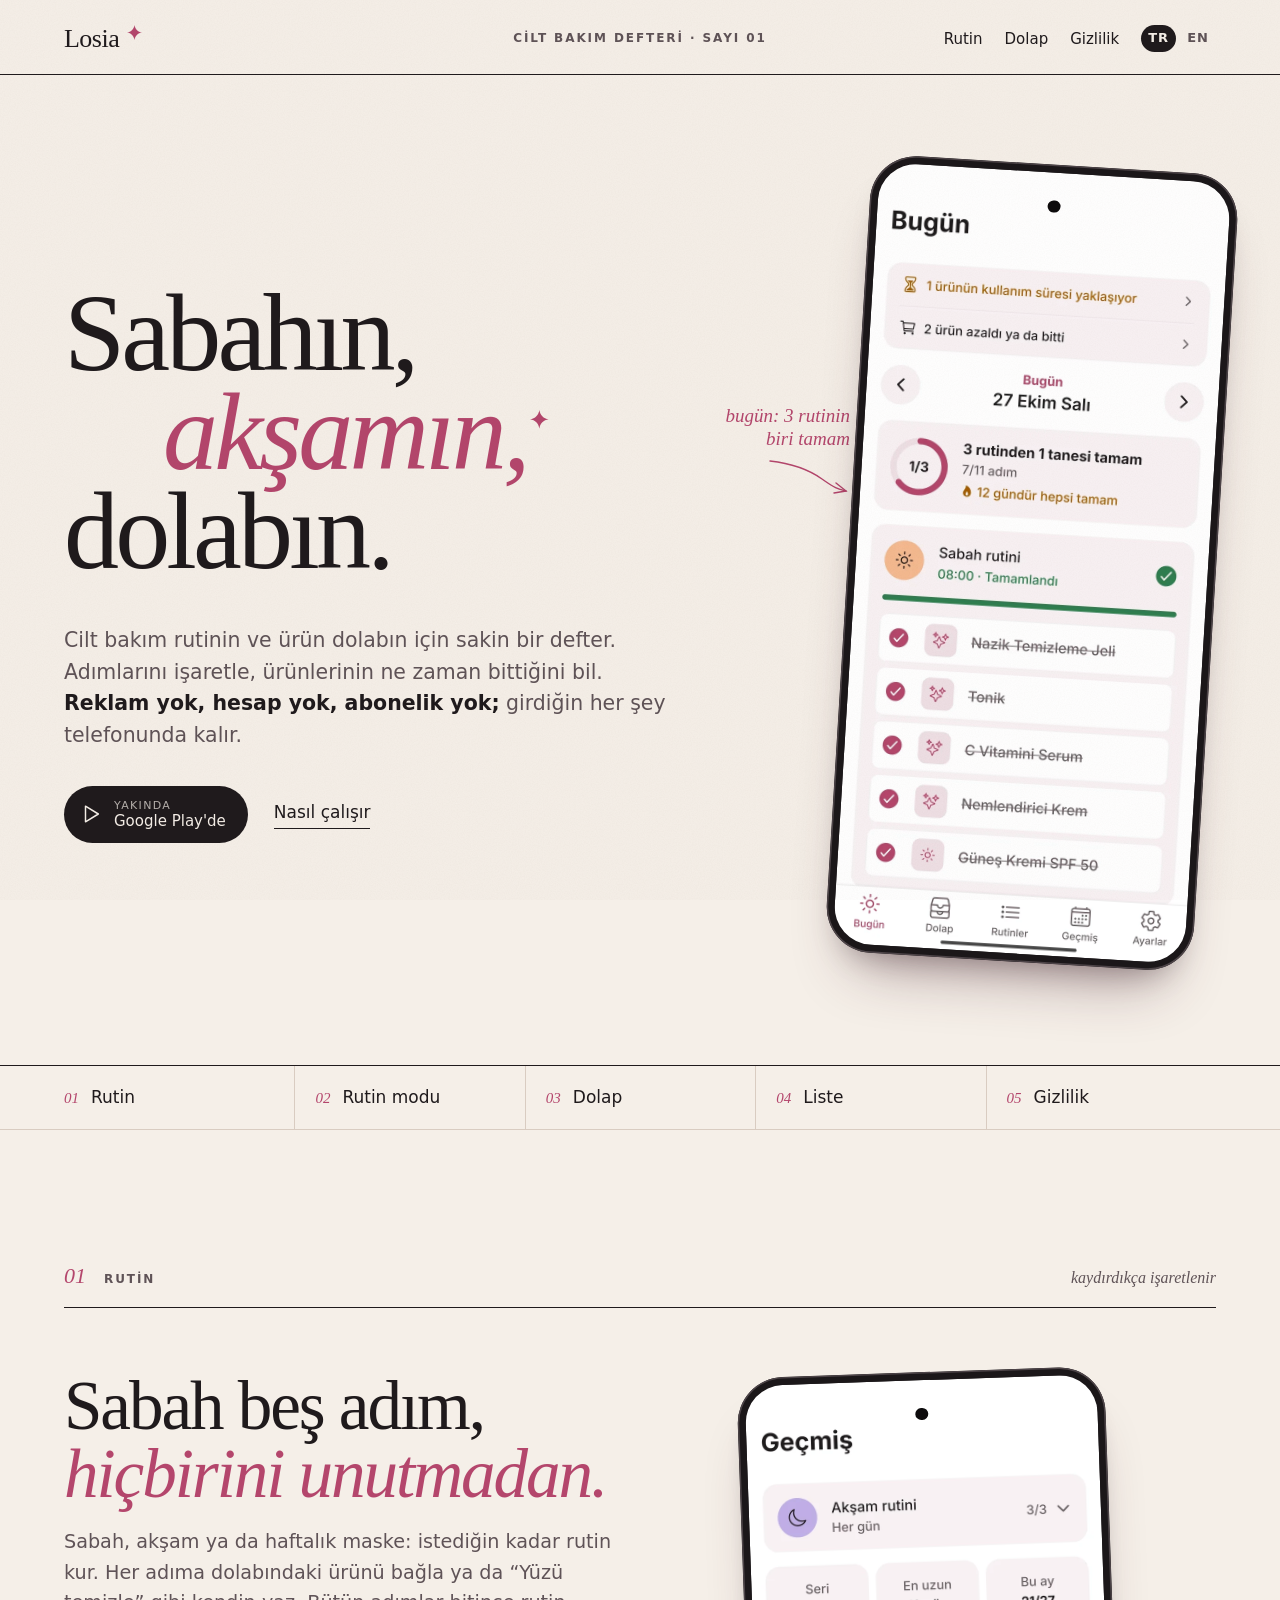
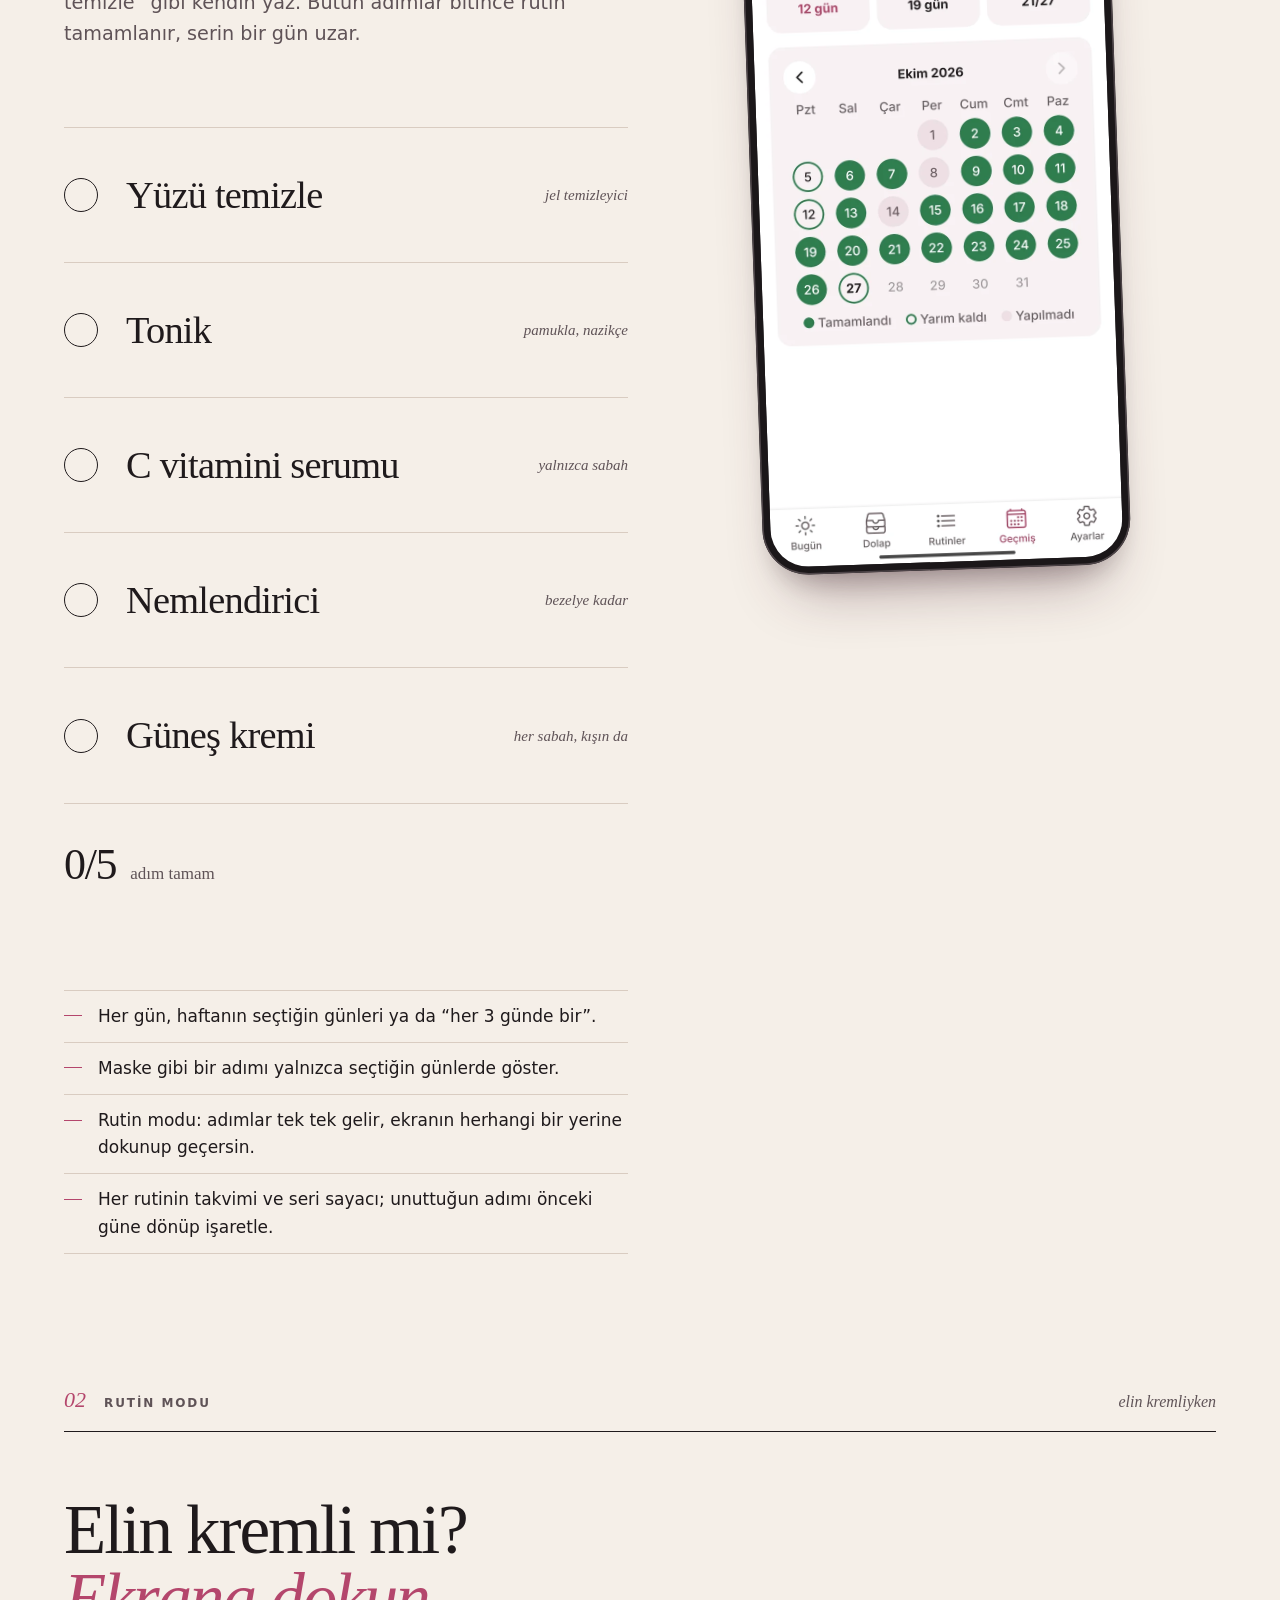
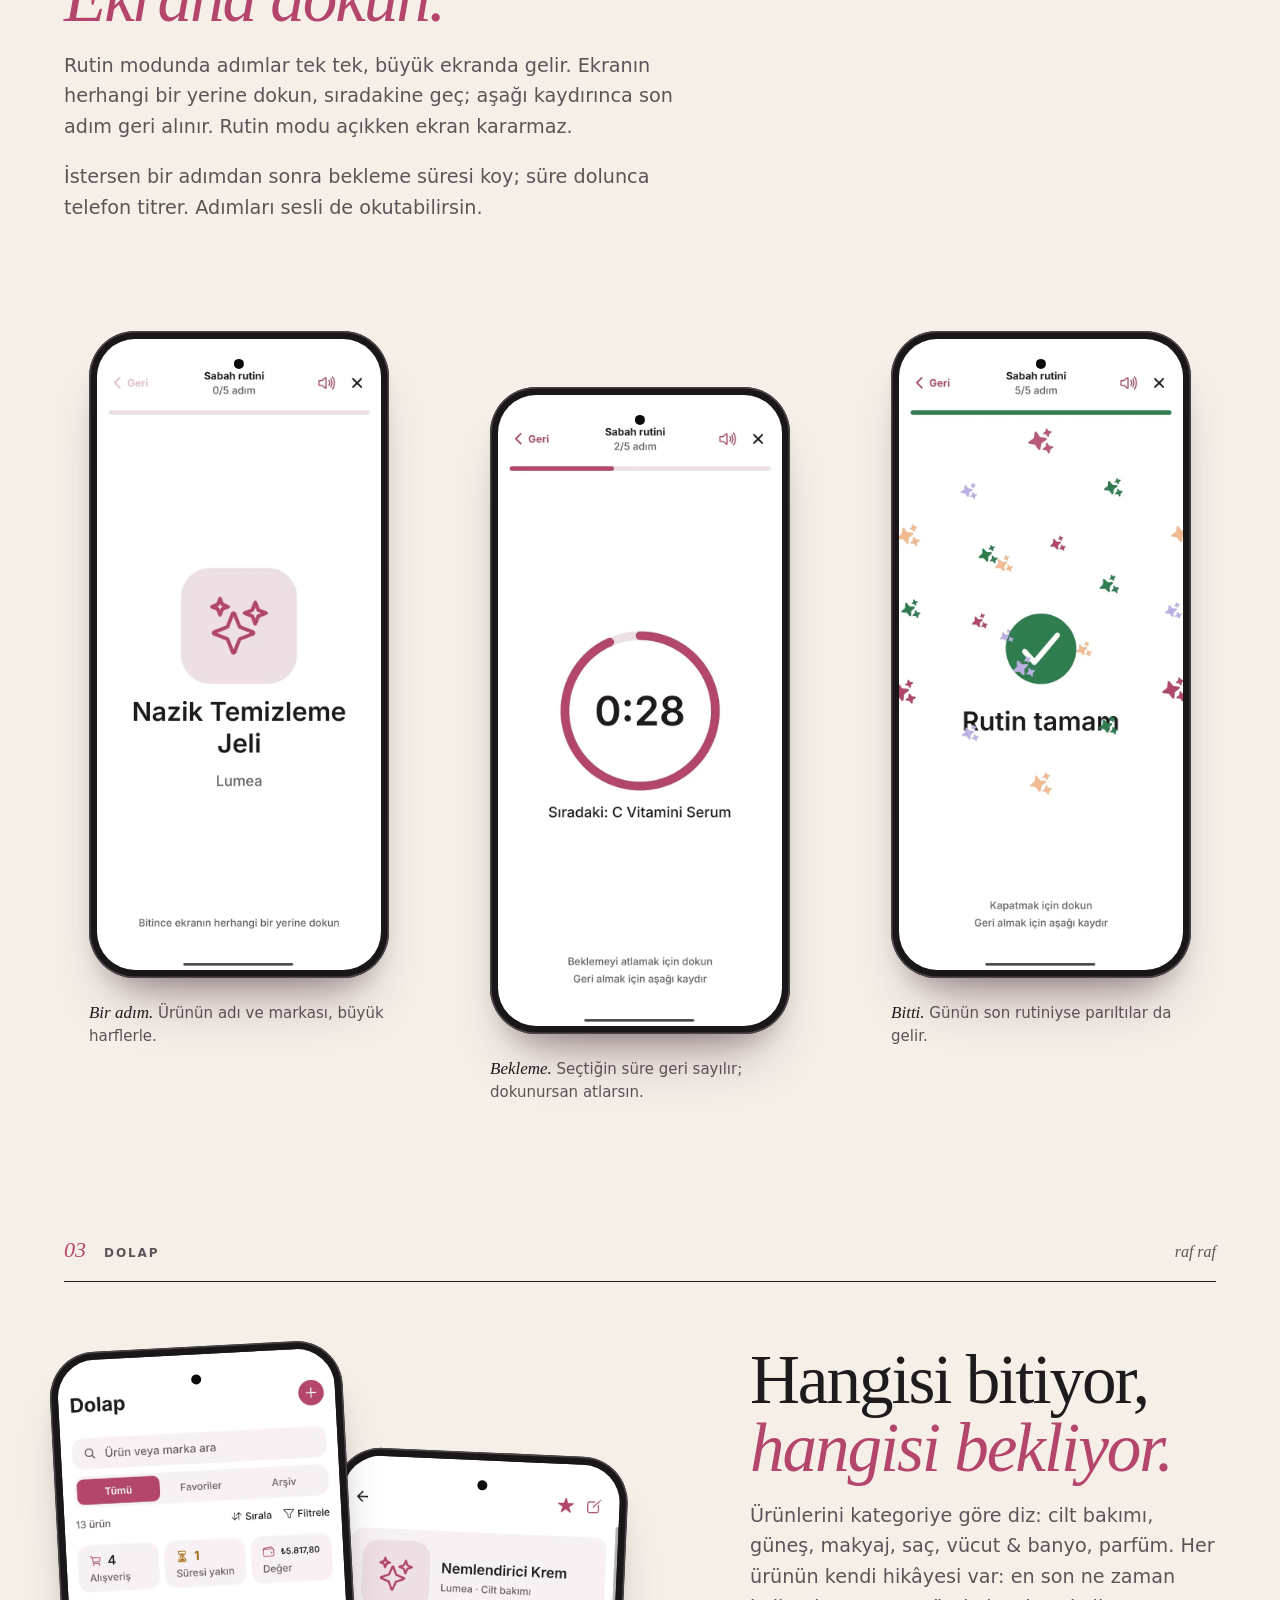
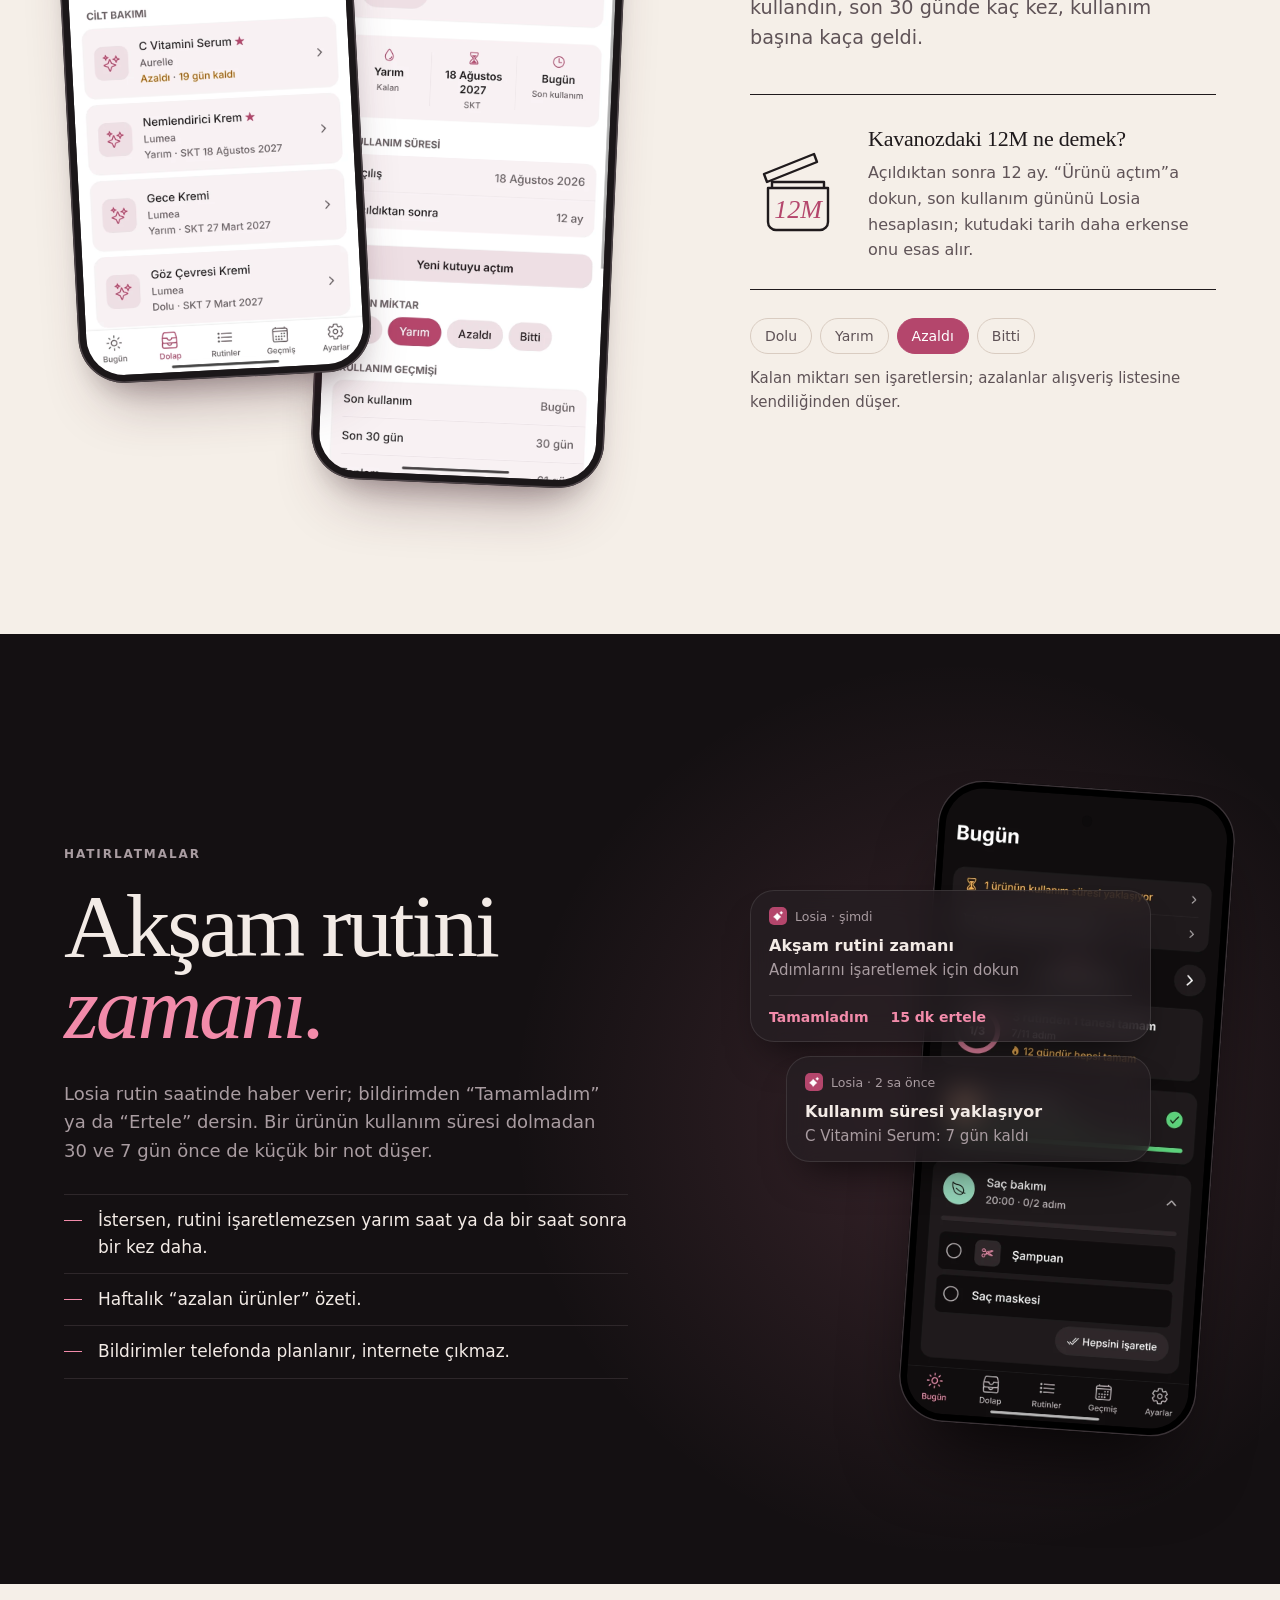
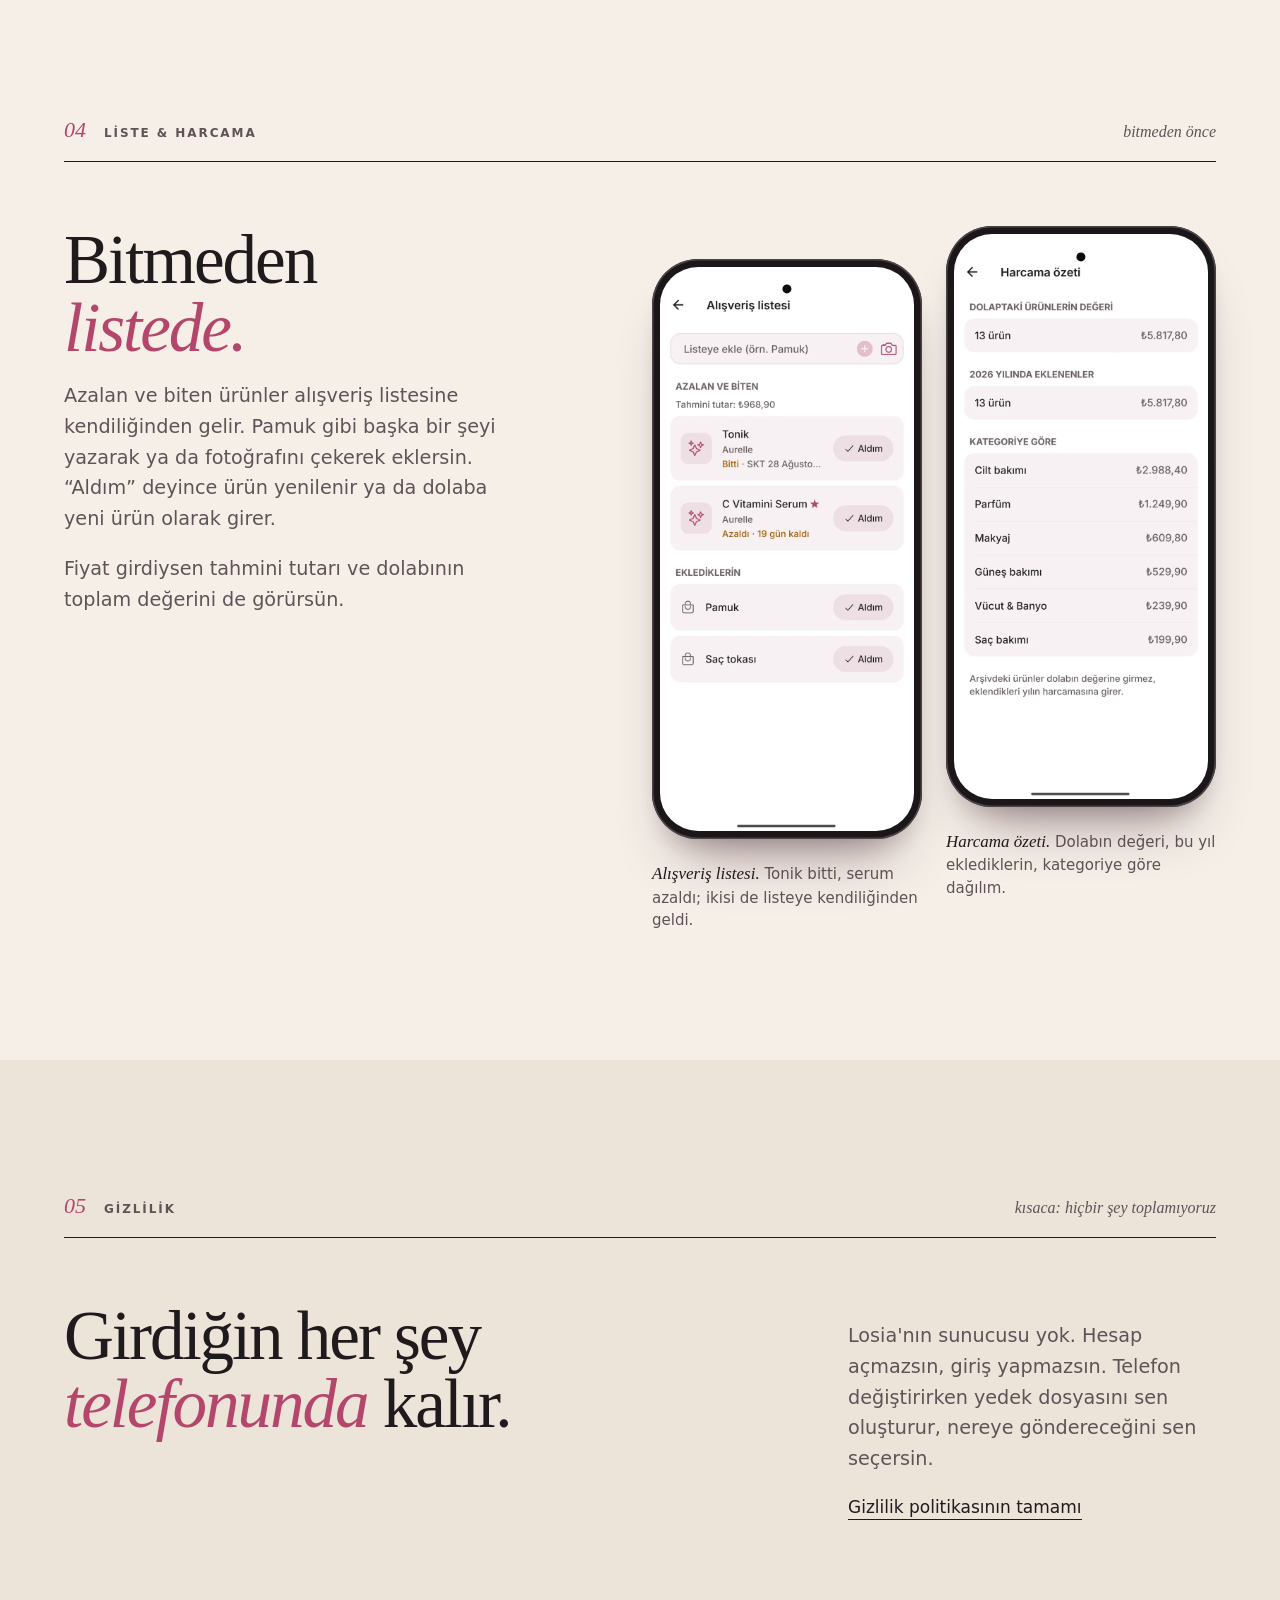
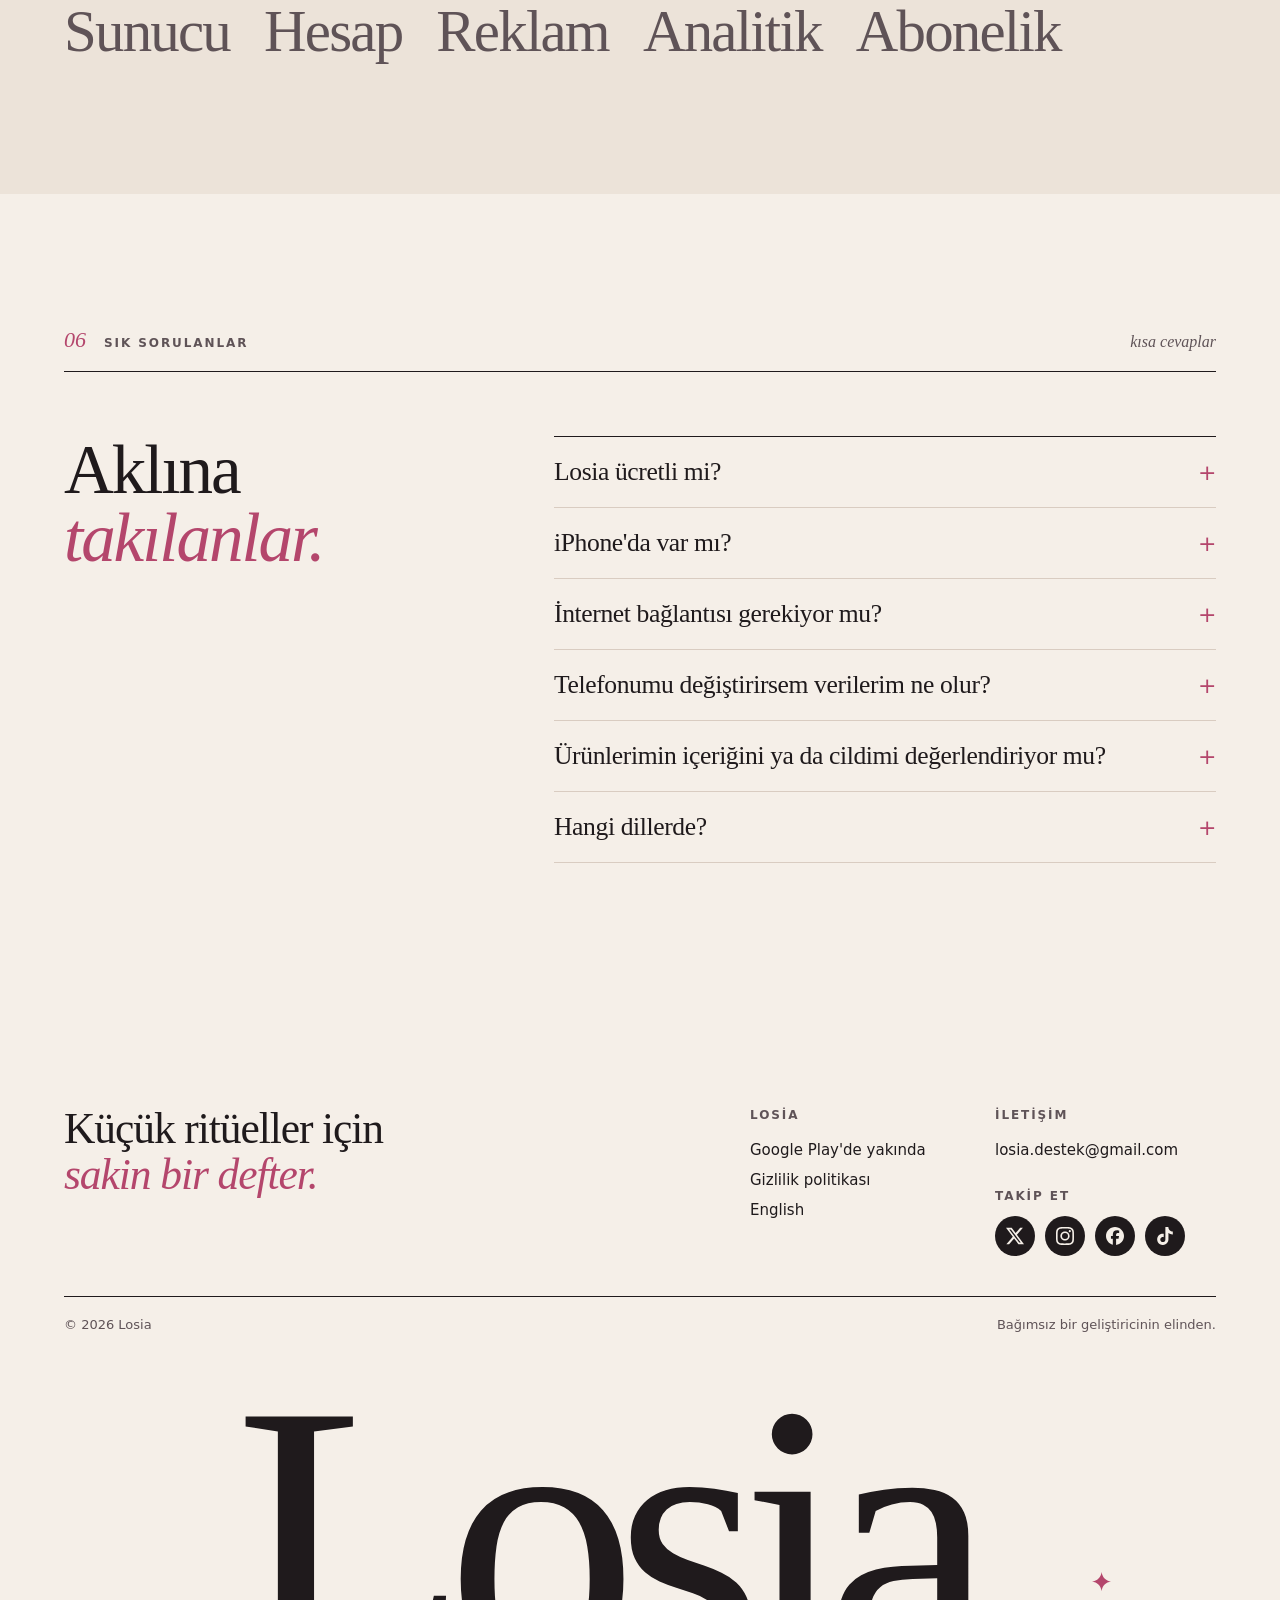
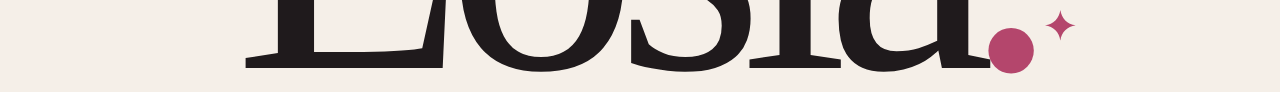
==== commit f952f5b6: "Routine mode chapter: three screens in TR and EN, sections renumbered Co-Authored-By: Claude Opus 5." ====
--- a/index.html
+++ b/index.html
@@ -74,9 +74,10 @@
       <div class="wrap">
         <ol>
           <li><a href="#rutin"><span class="num">01</span> Rutin</a></li>
-          <li><a href="#dolap"><span class="num">02</span> Dolap</a></li>
-          <li><a href="#liste"><span class="num">03</span> Liste</a></li>
-          <li><a href="#gizlilik"><span class="num">04</span> Gizlilik</a></li>
+          <li><a href="#rutin-modu"><span class="num">02</span> Rutin modu</a></li>
+          <li><a href="#dolap"><span class="num">03</span> Dolap</a></li>
+          <li><a href="#liste"><span class="num">04</span> Liste</a></li>
+          <li><a href="#gizlilik"><span class="num">05</span> Gizlilik</a></li>
         </ol>
       </div>
     </nav>
@@ -117,10 +118,40 @@
       </div>
     </section>
 
+    <section class="chapter" id="rutin-modu" style="padding-top:0">
+      <div class="wrap">
+        <div class="chapter-head">
+          <span class="num">02</span><span class="eyebrow">Rutin modu</span>
+          <span class="aside">elin kremliyken</span>
+        </div>
+        <div class="mode">
+          <div class="mode-intro">
+            <h2>Elin kremli mi?<br><em>Ekrana dokun.</em></h2>
+            <p class="body-lg">Rutin modunda adımlar tek tek, büyük ekranda gelir. Ekranın herhangi bir yerine dokun, sıradakine geç; aşağı kaydırınca son adım geri alınır. Rutin modu açıkken ekran kararmaz.</p>
+            <p class="body-lg">İstersen bir adımdan sonra bekleme süresi koy; süre dolunca telefon titrer. Adımları sesli de okutabilirsin.</p>
+          </div>
+          <div class="mode-figures" role="group" aria-label="Rutin modu ekranları">
+            <figure class="reveal">
+              <div class="phone"><img src="assets/screens/tr-mode-01.webp" width="720" height="1600" alt="Rutin modu: büyük harflerle tek bir adım" loading="lazy"></div>
+              <figcaption><i>Bir adım.</i> Ürünün adı ve markası, büyük harflerle.</figcaption>
+            </figure>
+            <figure class="reveal">
+              <div class="phone"><img src="assets/screens/tr-mode-02.webp" width="720" height="1600" alt="Rutin modu: halka içinde geri sayım ve sıradaki adım" loading="lazy"></div>
+              <figcaption><i>Bekleme.</i> Seçtiğin süre geri sayılır; dokunursan atlarsın.</figcaption>
+            </figure>
+            <figure class="reveal">
+              <div class="phone"><img src="assets/screens/tr-mode-03.webp" width="720" height="1600" alt="Rutin modu: rutin tamam ekranı ve parıltılar" loading="lazy"></div>
+              <figcaption><i>Bitti.</i> Günün son rutiniyse parıltılar da gelir.</figcaption>
+            </figure>
+          </div>
+        </div>
+      </div>
+    </section>
+
     <section class="chapter" id="dolap" style="padding-top:0">
       <div class="wrap">
         <div class="chapter-head">
-          <span class="num">02</span><span class="eyebrow">Dolap</span>
+          <span class="num">03</span><span class="eyebrow">Dolap</span>
           <span class="aside">raf raf</span>
         </div>
         <div class="shelf">
@@ -185,7 +216,7 @@
     <section class="chapter" id="liste">
       <div class="wrap">
         <div class="chapter-head">
-          <span class="num">03</span><span class="eyebrow">Liste &amp; harcama</span>
+          <span class="num">04</span><span class="eyebrow">Liste &amp; harcama</span>
           <span class="aside">bitmeden önce</span>
         </div>
         <div class="pair">
@@ -209,7 +240,7 @@
     <section class="chapter privacy" id="gizlilik">
       <div class="wrap">
         <div class="chapter-head">
-          <span class="num">04</span><span class="eyebrow">Gizlilik</span>
+          <span class="num">05</span><span class="eyebrow">Gizlilik</span>
           <span class="aside">kısaca: hiçbir şey toplamıyoruz</span>
         </div>
         <div class="privacy-grid">
@@ -231,7 +262,7 @@
     <section class="chapter" id="sorular">
       <div class="wrap">
         <div class="chapter-head">
-          <span class="num">05</span><span class="eyebrow">Sık sorulanlar</span>
+          <span class="num">06</span><span class="eyebrow">Sık sorulanlar</span>
           <span class="aside">kısa cevaplar</span>
         </div>
         <div class="faq">
--- a/assets/style.css
+++ b/assets/style.css
@@ -350,7 +350,7 @@
 
 .index ol {
   display: grid;
-  grid-template-columns: repeat(4, 1fr);
+  grid-template-columns: repeat(5, 1fr);
   margin: 0;
   padding: 0;
   list-style: none;
@@ -878,7 +878,39 @@
   }
 }
 
-/* ---------- Chapter 03: list & spending ---------- */
+/* ---------- Routine mode: three phones in a row ---------- */
+
+.mode {
+  display: grid;
+  grid-template-columns: repeat(12, 1fr);
+  gap: 24px;
+}
+
+.mode-intro {
+  grid-column: 1 / span 7;
+}
+
+.mode-figures {
+  grid-column: 1 / -1;
+  display: grid;
+  grid-template-columns: repeat(3, minmax(0, 1fr));
+  gap: clamp(20px, 4vw, 64px);
+  margin-top: clamp(32px, 5vw, 64px);
+  align-items: start;
+}
+
+.mode-figures figure {
+  margin: 0;
+  width: 100%;
+  max-width: 300px;
+  justify-self: center;
+}
+
+.mode-figures figure:nth-child(2) {
+  margin-top: 56px;
+}
+
+/* ---------- Chapter 04: list & spending ---------- */
 
 .pair {
   display: grid;
@@ -1265,7 +1297,7 @@
     grid-template-columns: 1fr 1fr;
   }
 
-  .index li:nth-child(3) {
+  .index li:nth-child(2n + 3) {
     border-left: 0;
   }
 
@@ -1273,7 +1305,7 @@
     border-top: 1px solid var(--line);
   }
 
-  .index li:nth-child(3) a {
+  .index li:nth-child(2n + 3) a {
     padding-left: 0;
   }
 }
@@ -1281,6 +1313,25 @@
 @media (max-width: 600px) {
   body {
     font-size: 16px;
+  }
+
+  .mode-intro {
+    grid-column: 1 / -1;
+  }
+
+  .mode-figures {
+    grid-template-columns: repeat(3, 72%);
+    overflow-x: auto;
+    scroll-snap-type: x mandatory;
+    padding-bottom: 8px;
+  }
+
+  .mode-figures figure {
+    scroll-snap-align: start;
+  }
+
+  .mode-figures figure:nth-child(2) {
+    margin-top: 0;
   }
 
   .masthead nav .nav-link {
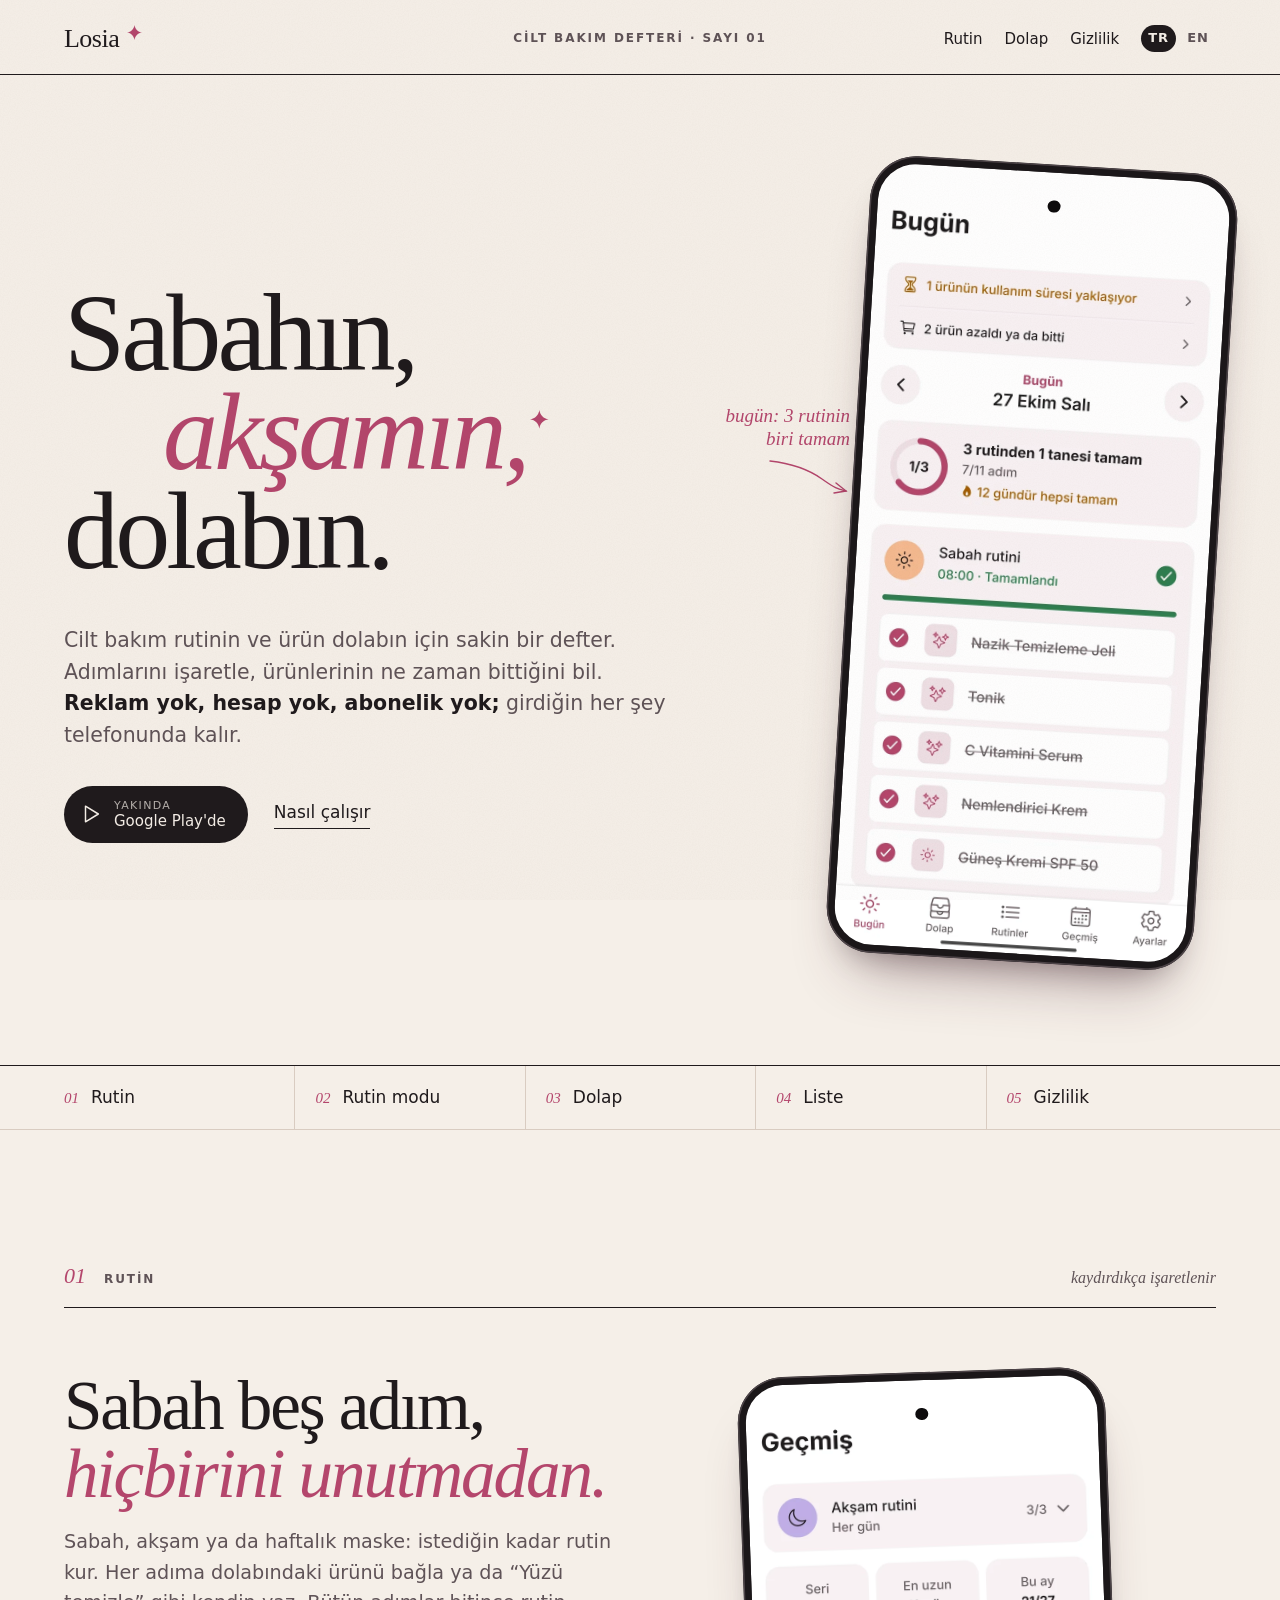
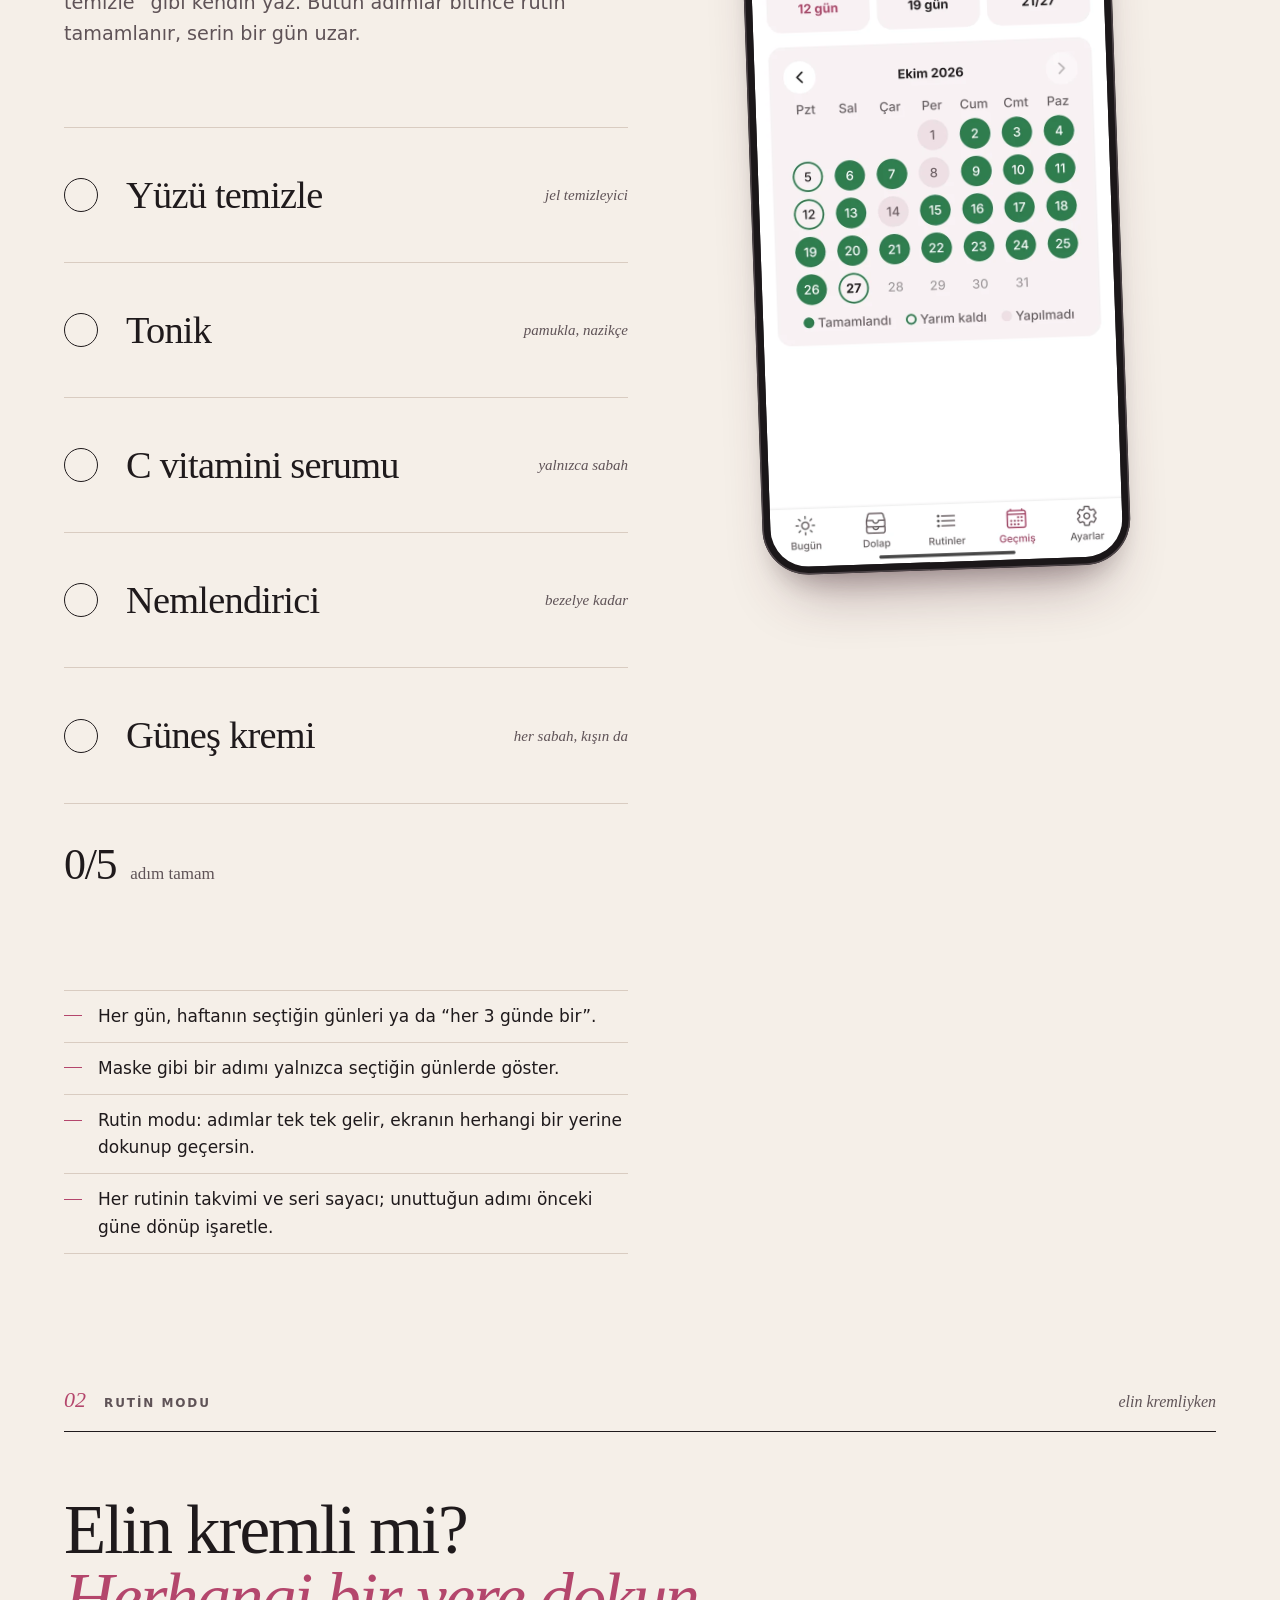
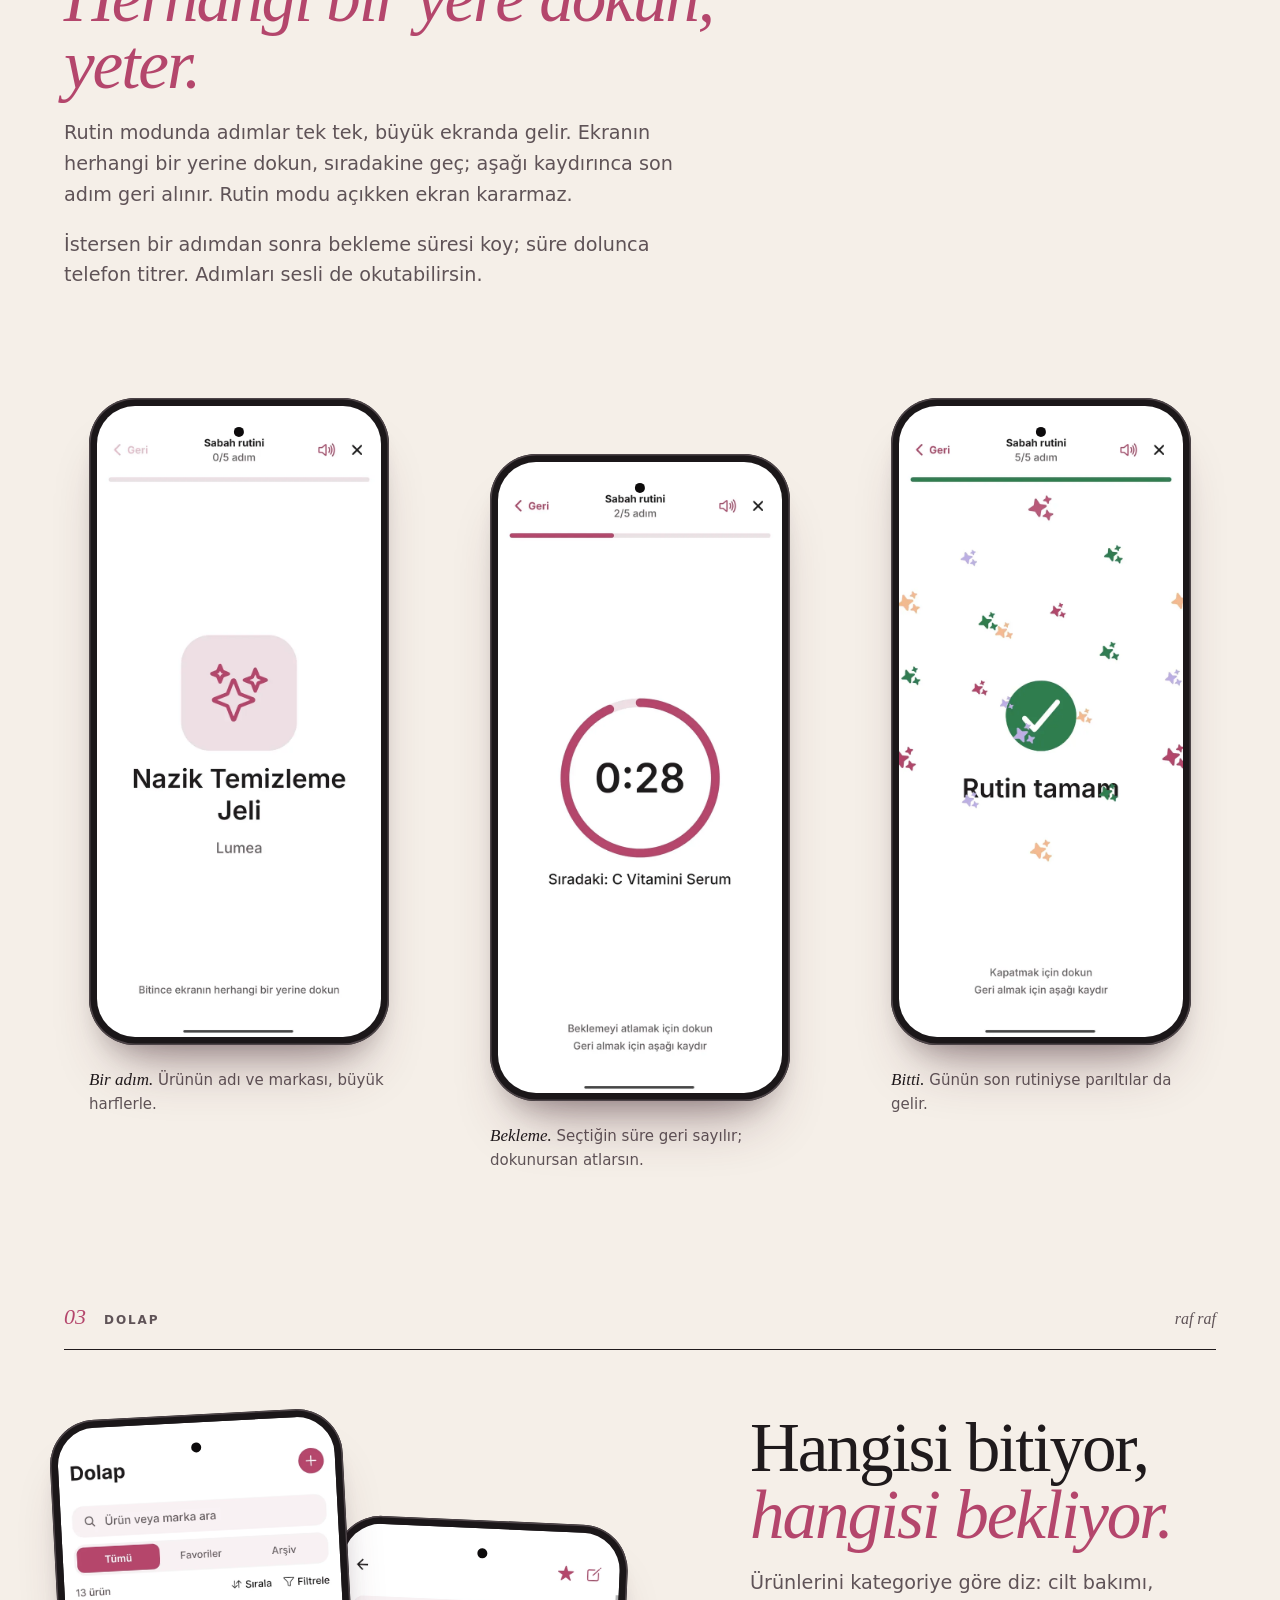
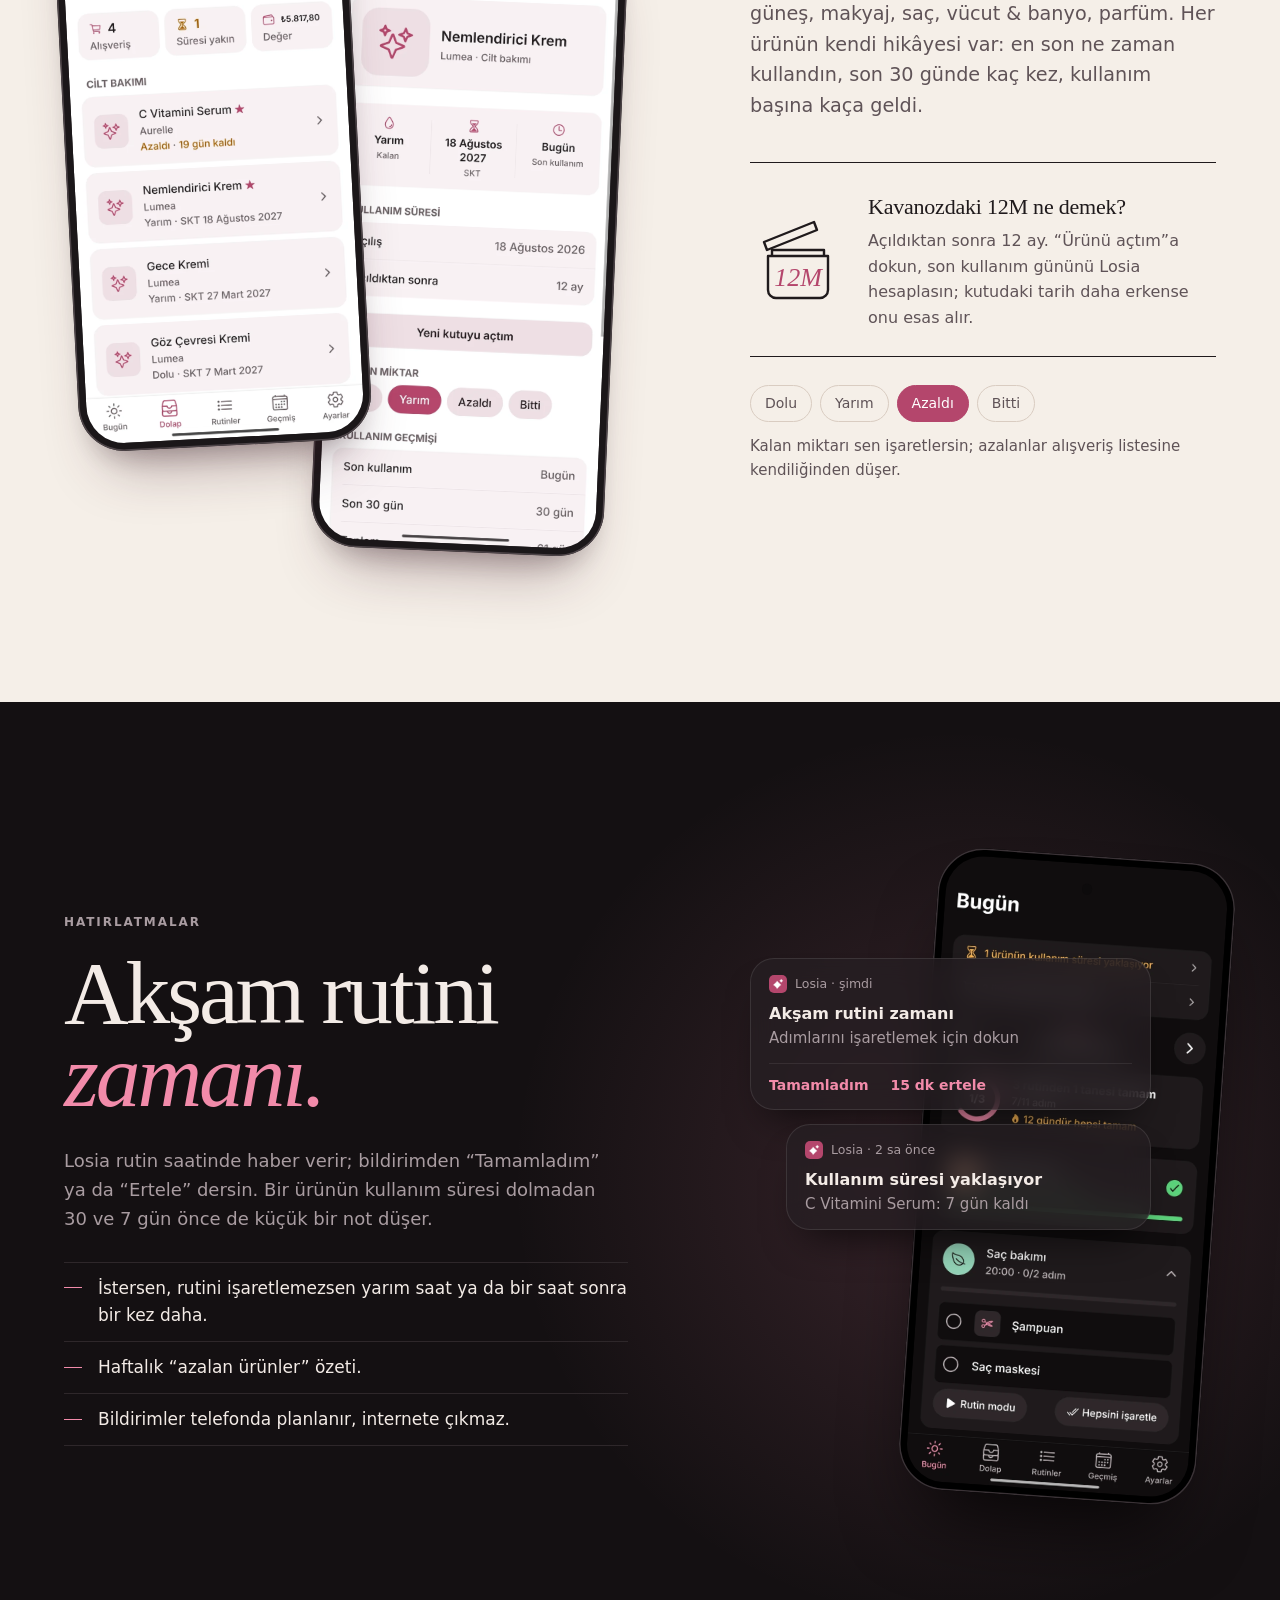
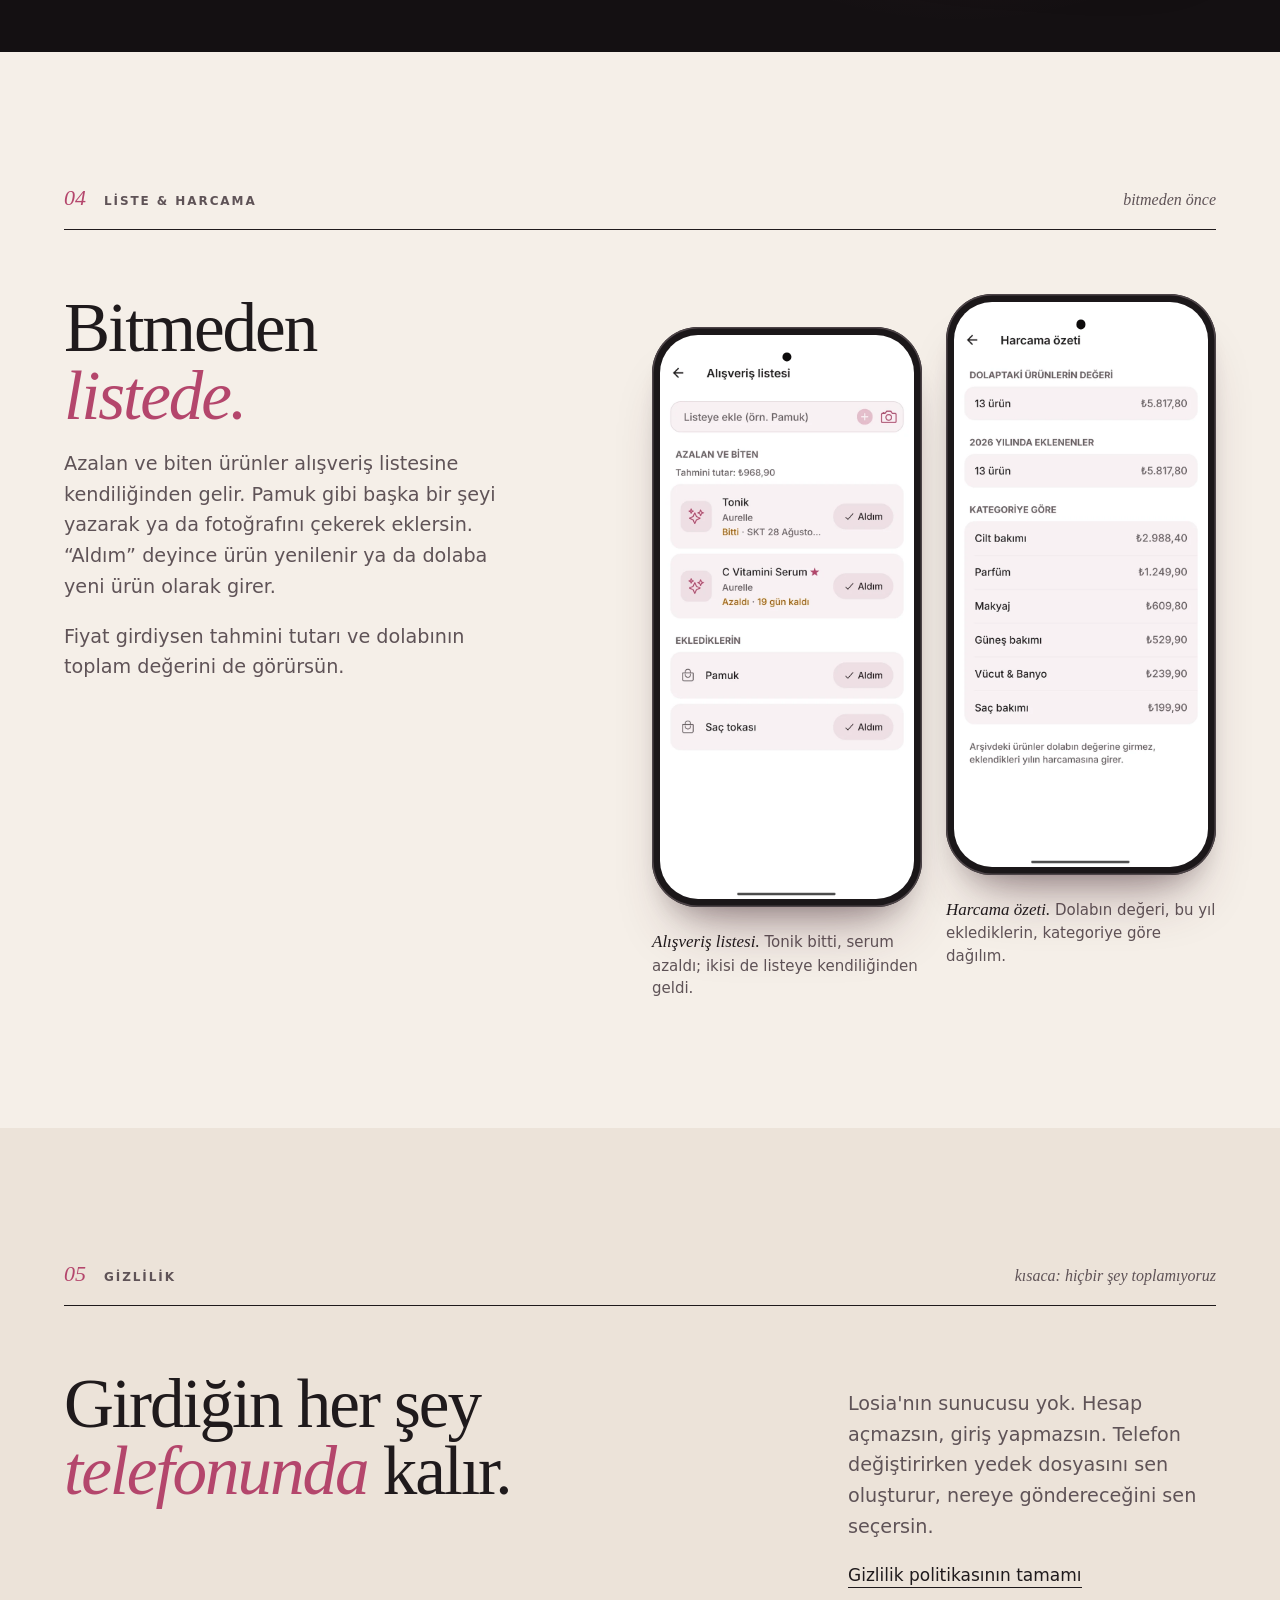
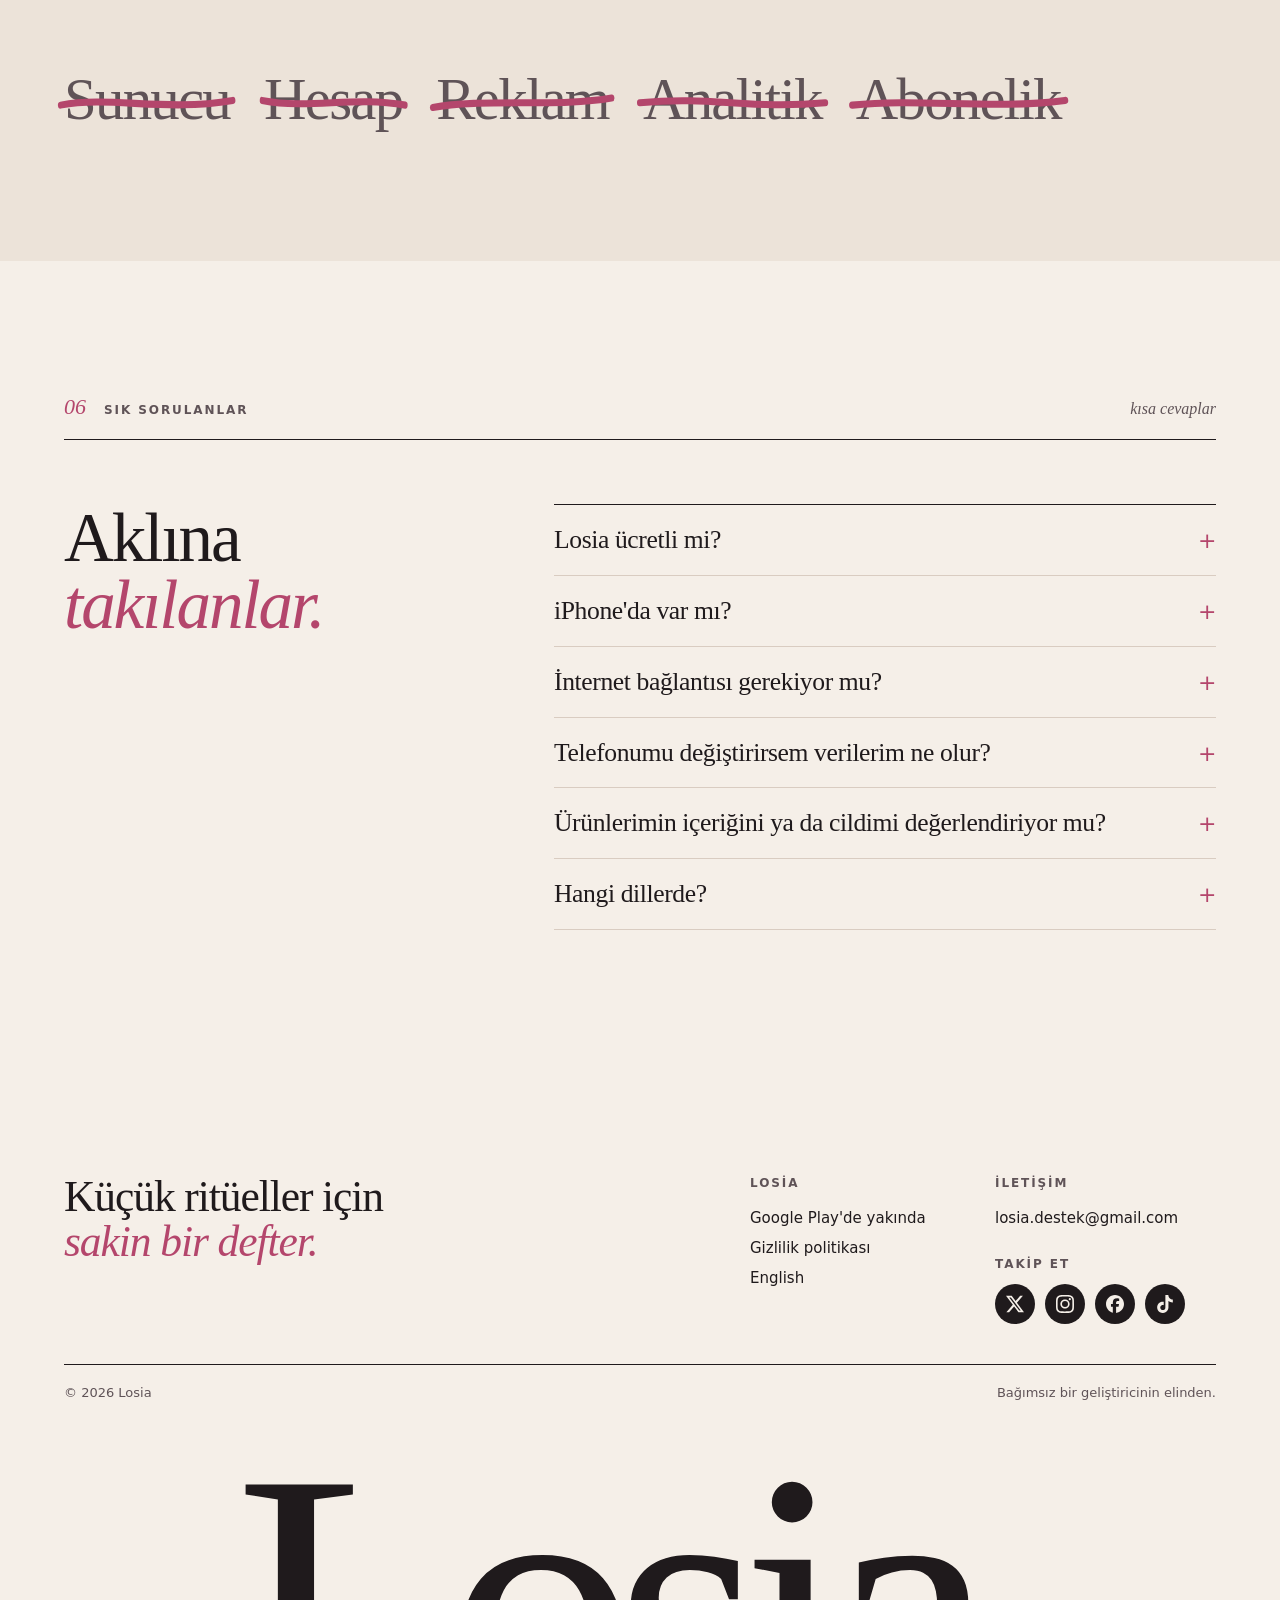
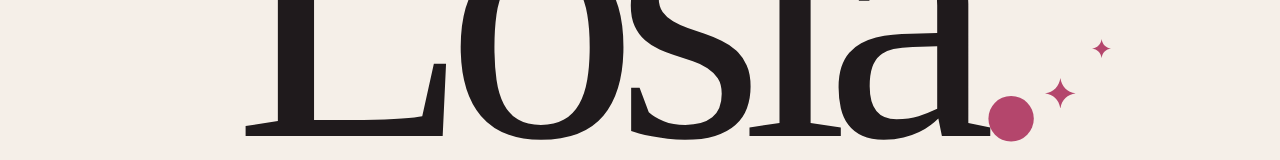
==== commit 892e4bae: "Routine mode headline: tap anywhere, matching the social copy Co-Authored-By: Claude Opus 5.5 <norep" ====
--- a/index.html
+++ b/index.html
@@ -126,7 +126,7 @@
         </div>
         <div class="mode">
           <div class="mode-intro">
-            <h2>Elin kremli mi?<br><em>Ekrana dokun.</em></h2>
+            <h2>Elin kremli mi?<br><em>Herhangi bir yere dokun, yeter.</em></h2>
             <p class="body-lg">Rutin modunda adımlar tek tek, büyük ekranda gelir. Ekranın herhangi bir yerine dokun, sıradakine geç; aşağı kaydırınca son adım geri alınır. Rutin modu açıkken ekran kararmaz.</p>
             <p class="body-lg">İstersen bir adımdan sonra bekleme süresi koy; süre dolunca telefon titrer. Adımları sesli de okutabilirsin.</p>
           </div>
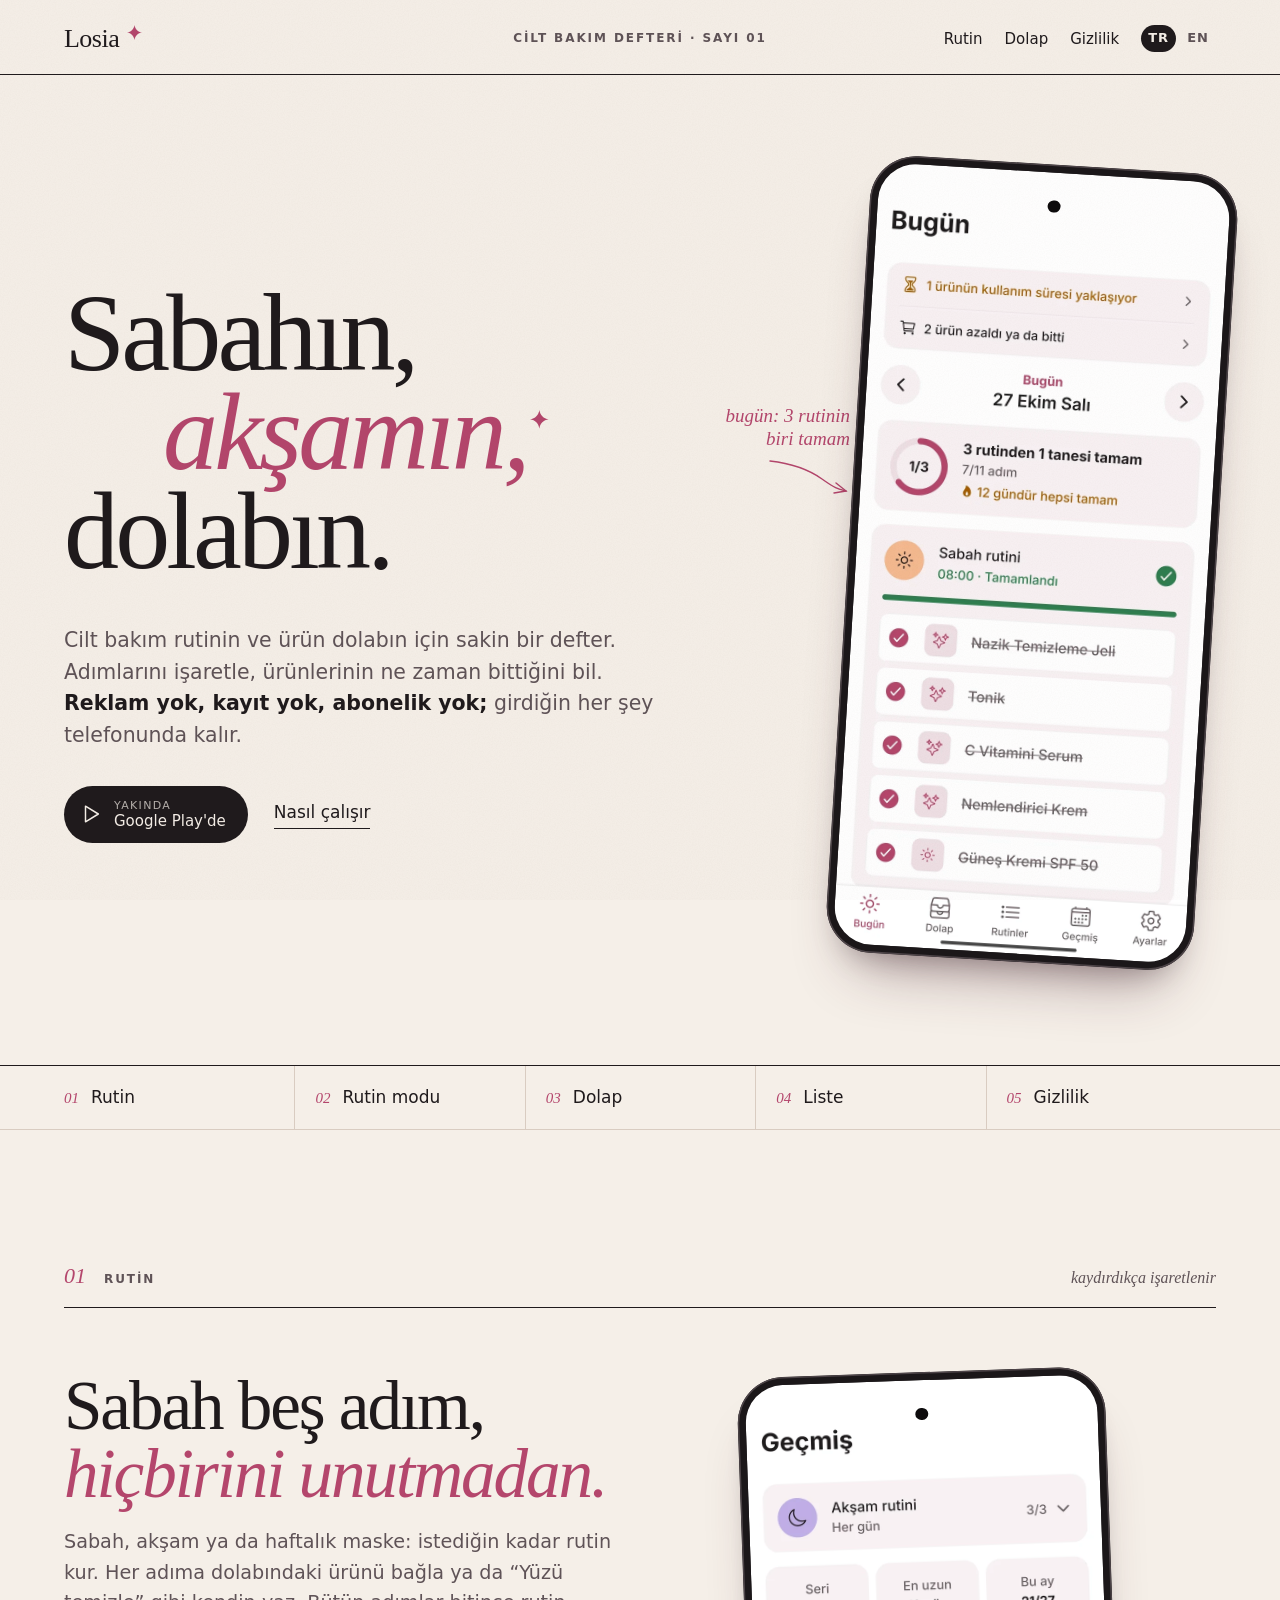
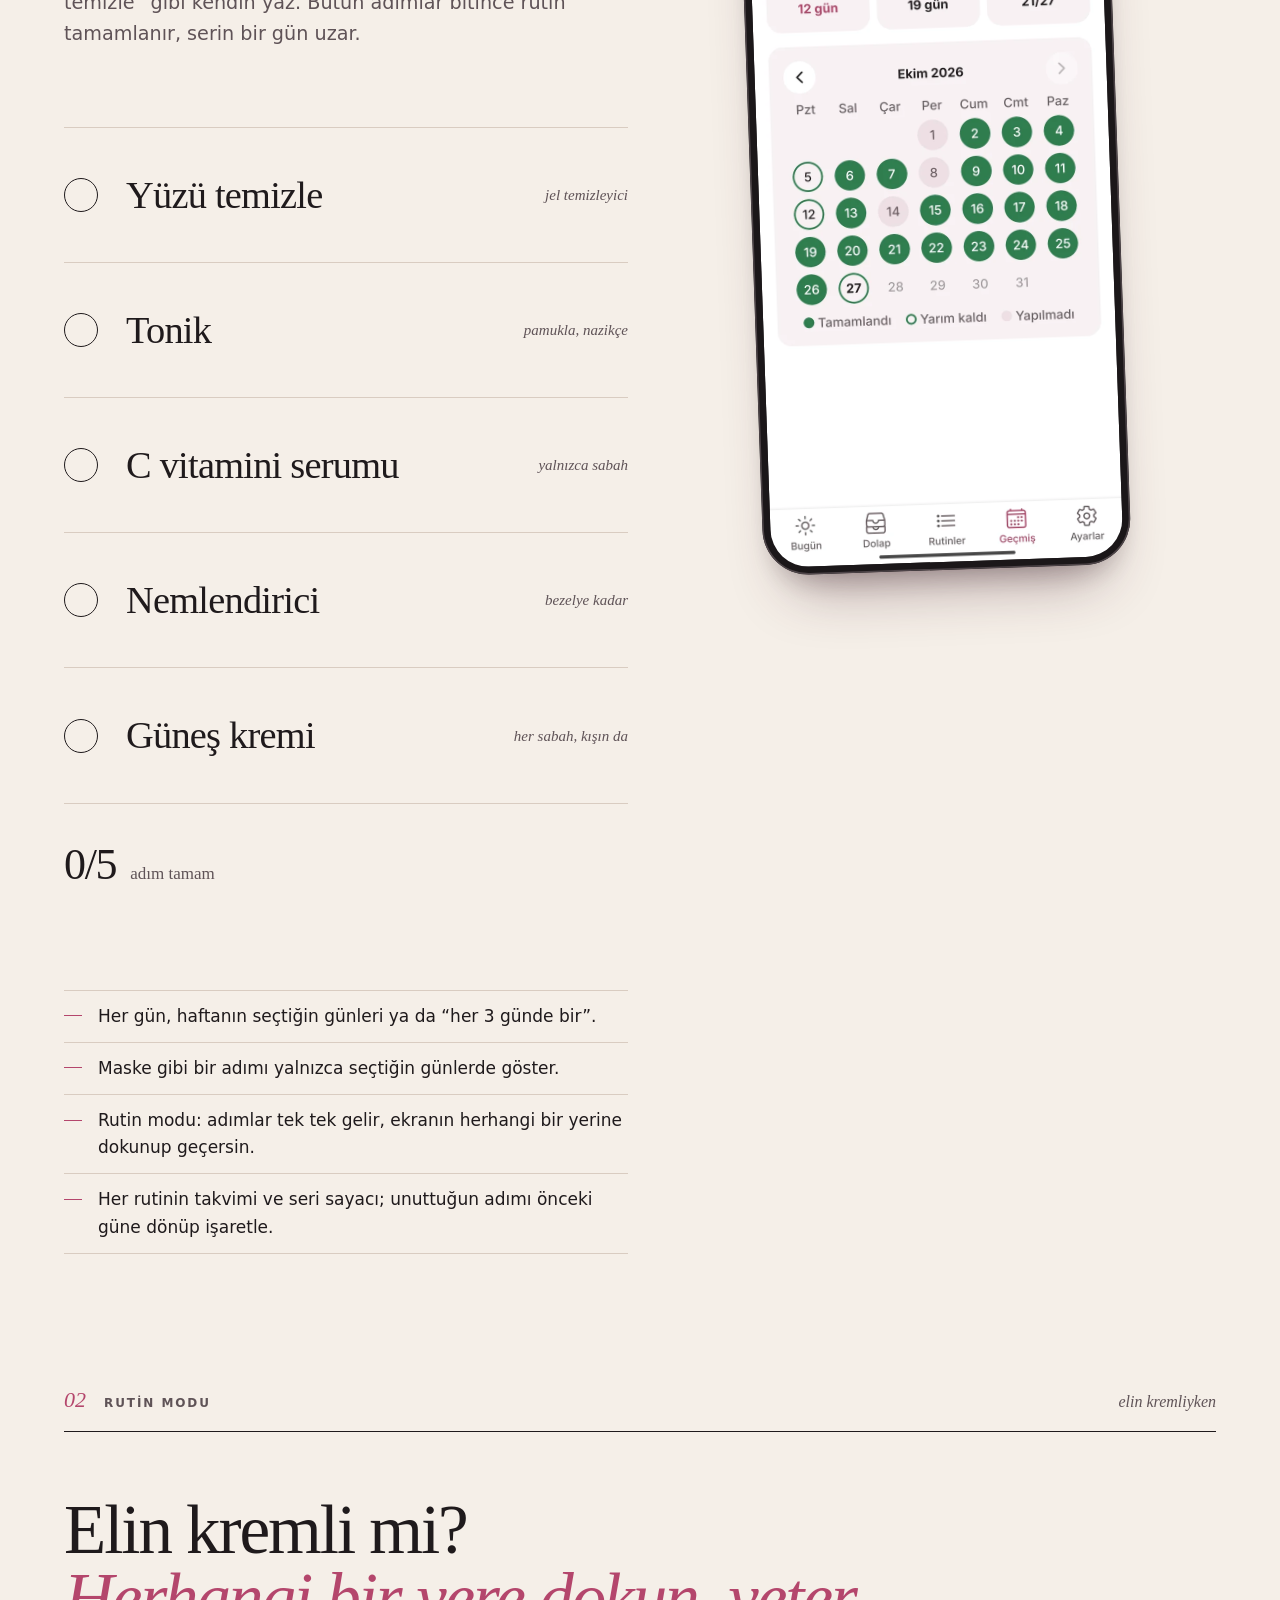
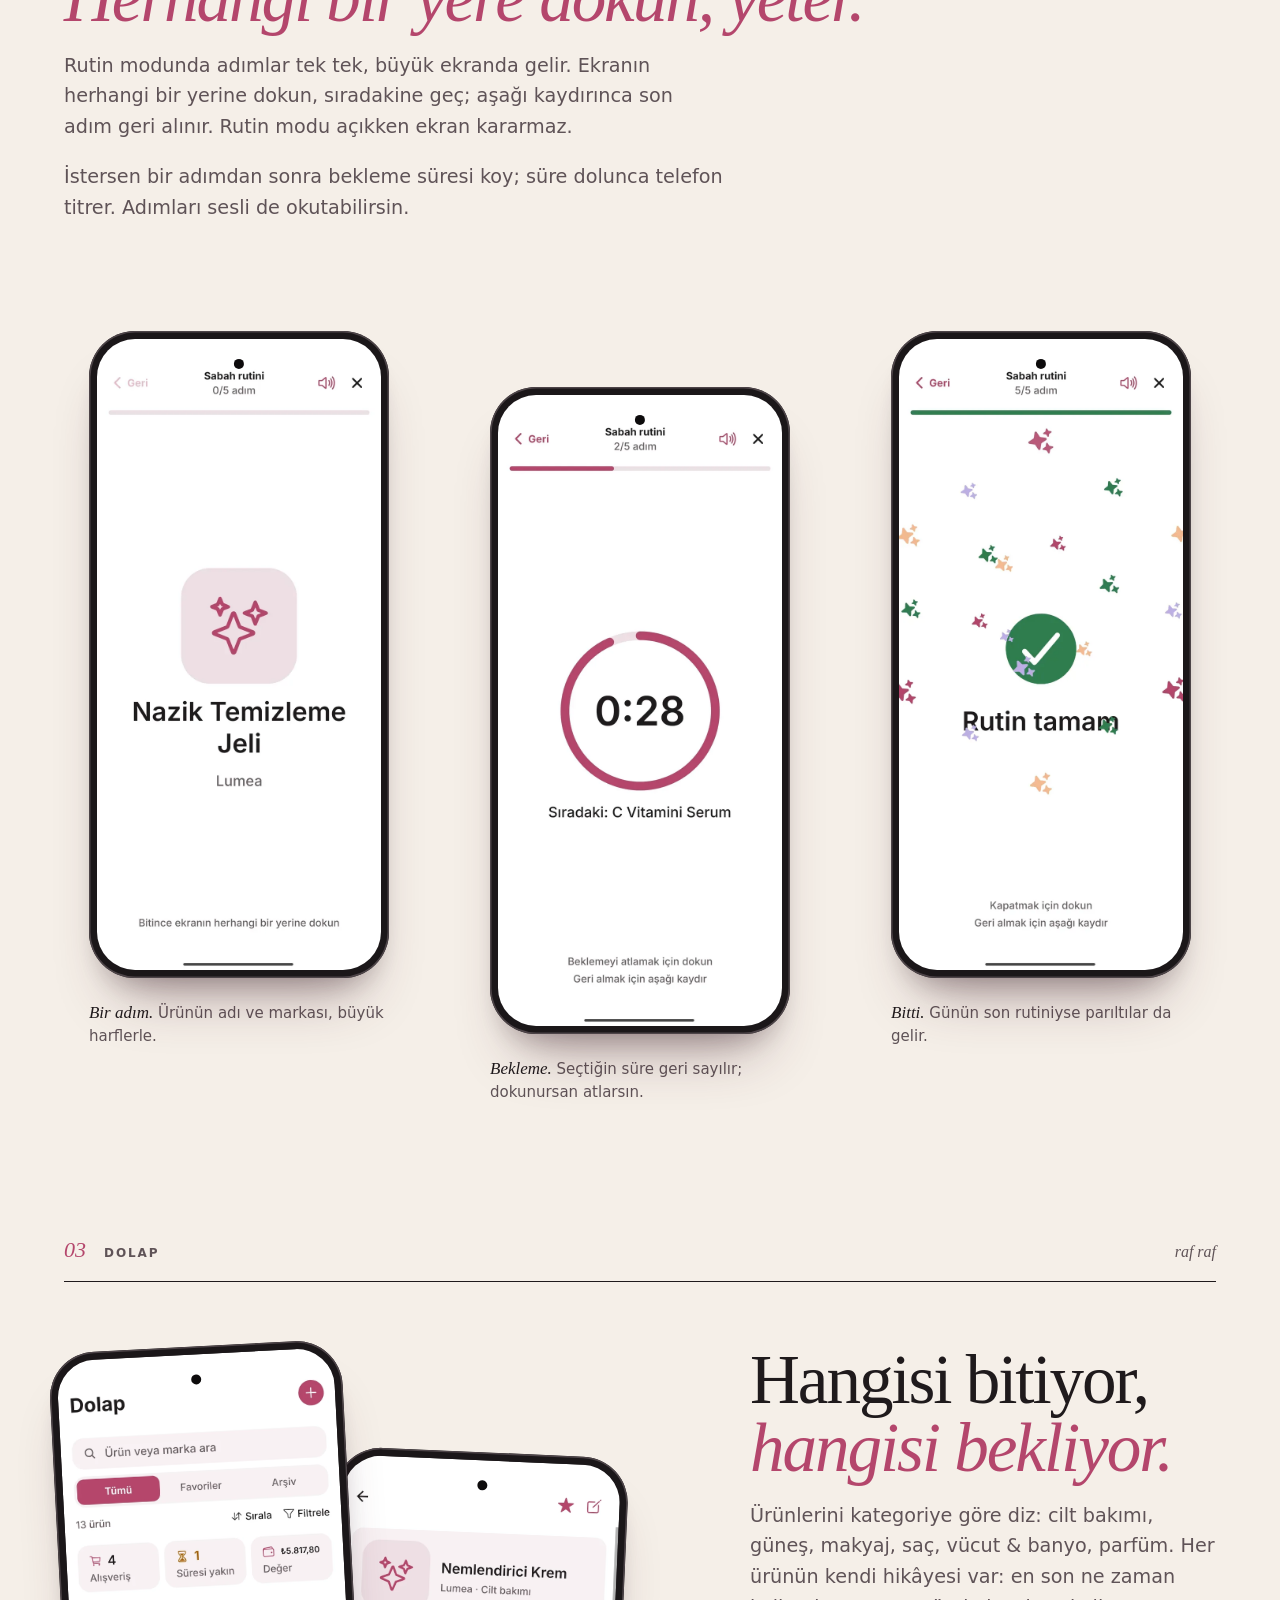
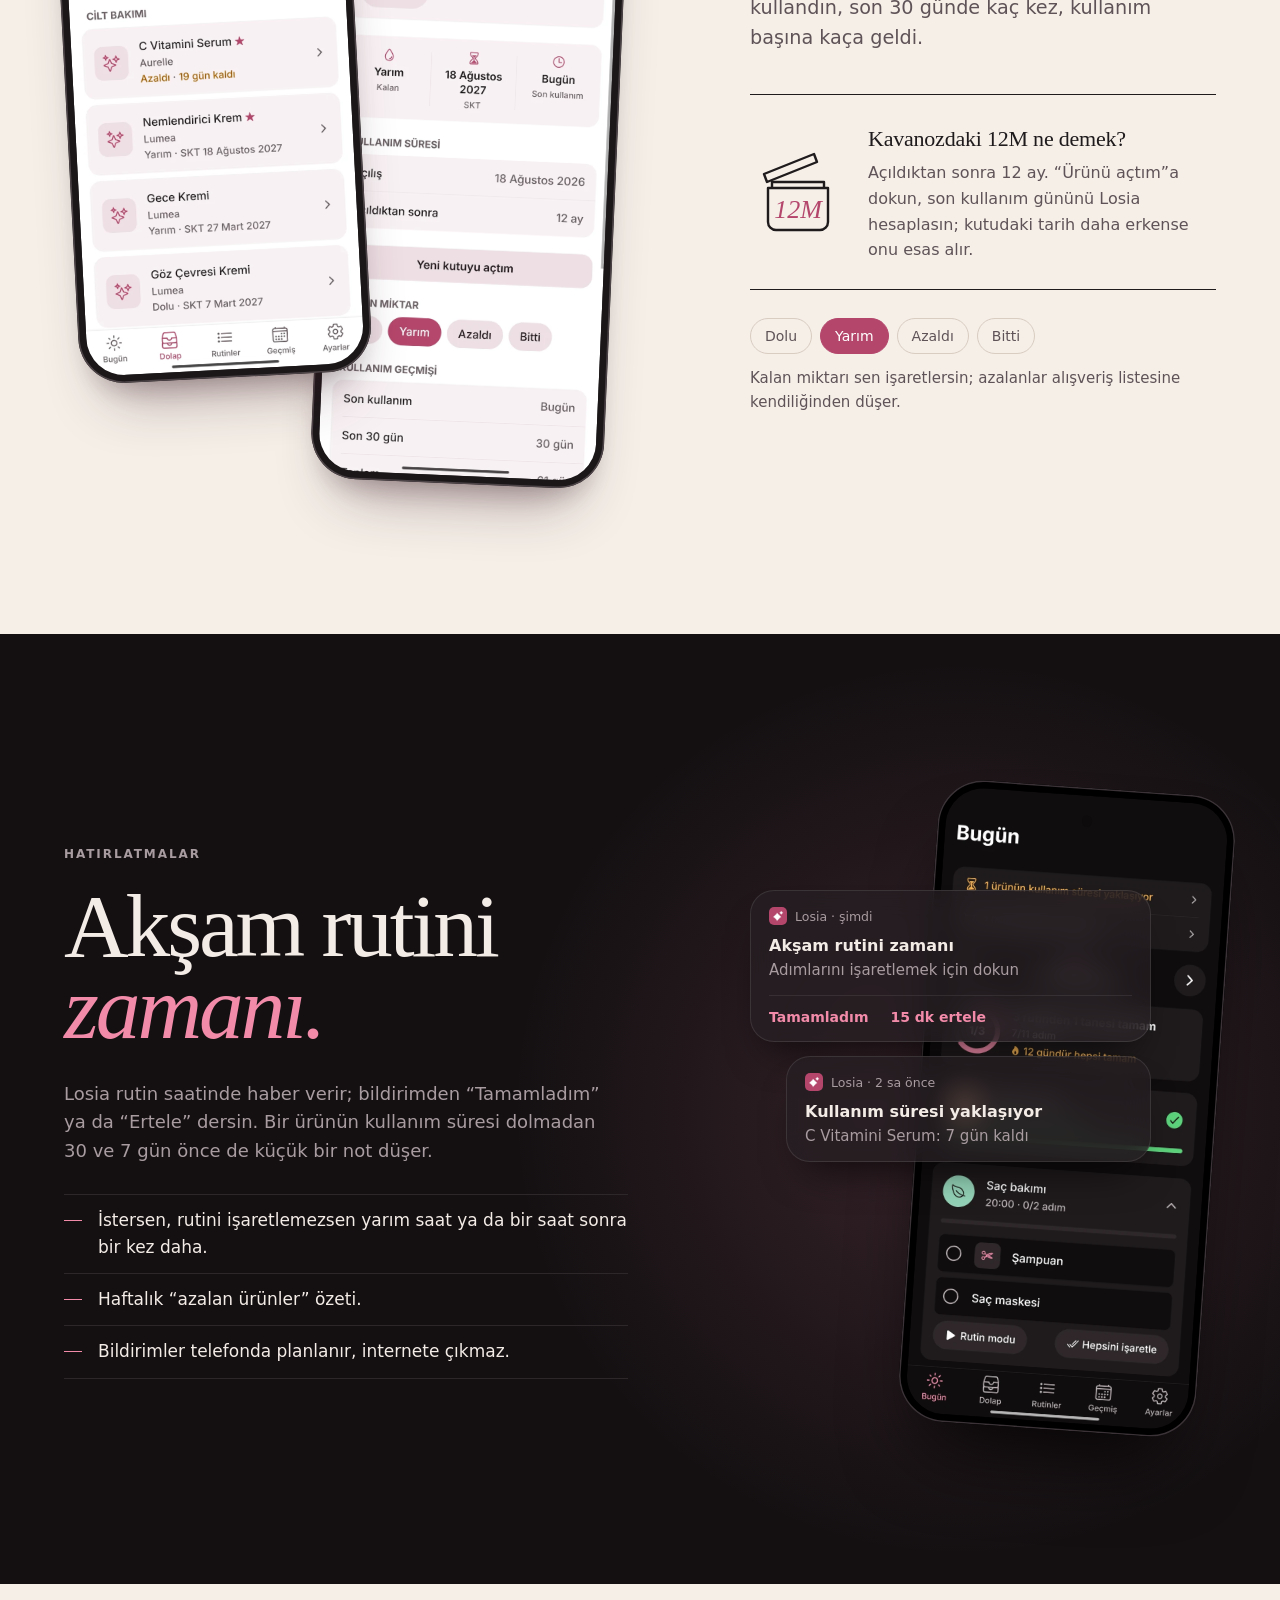
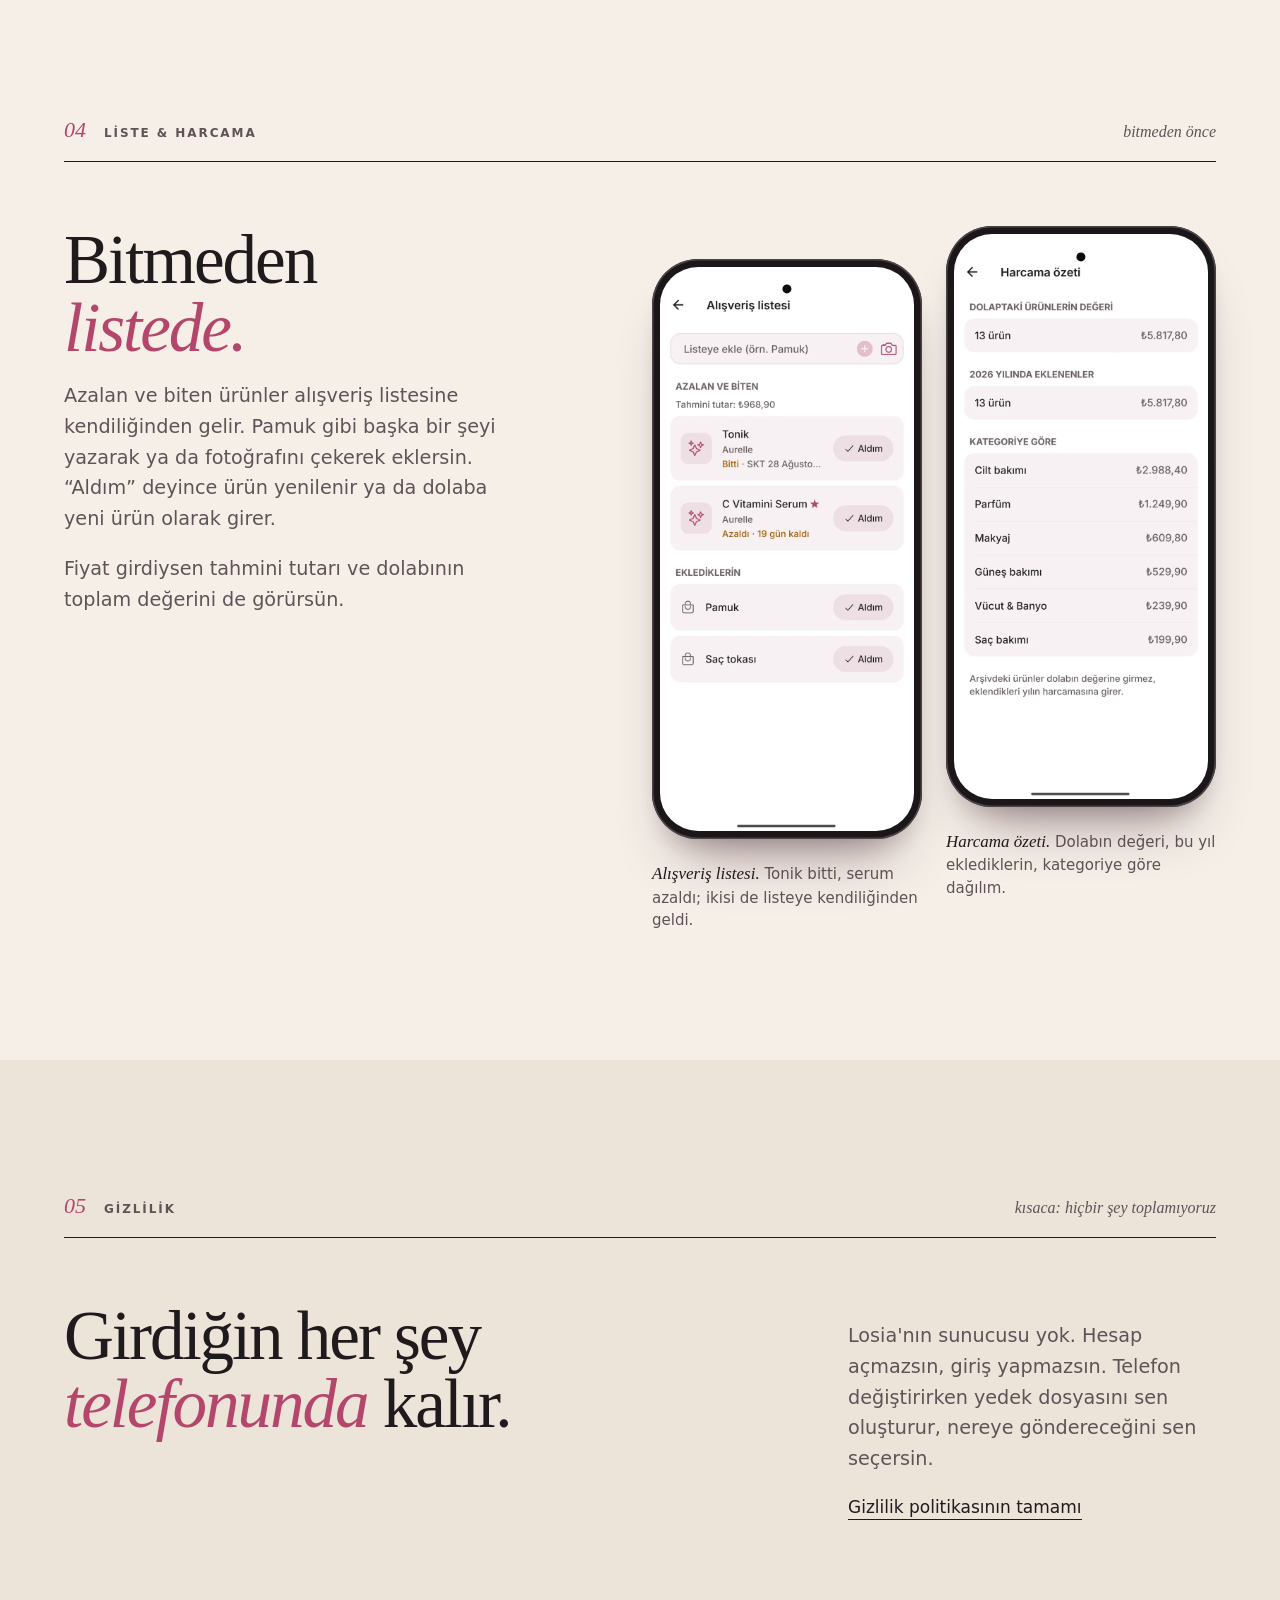
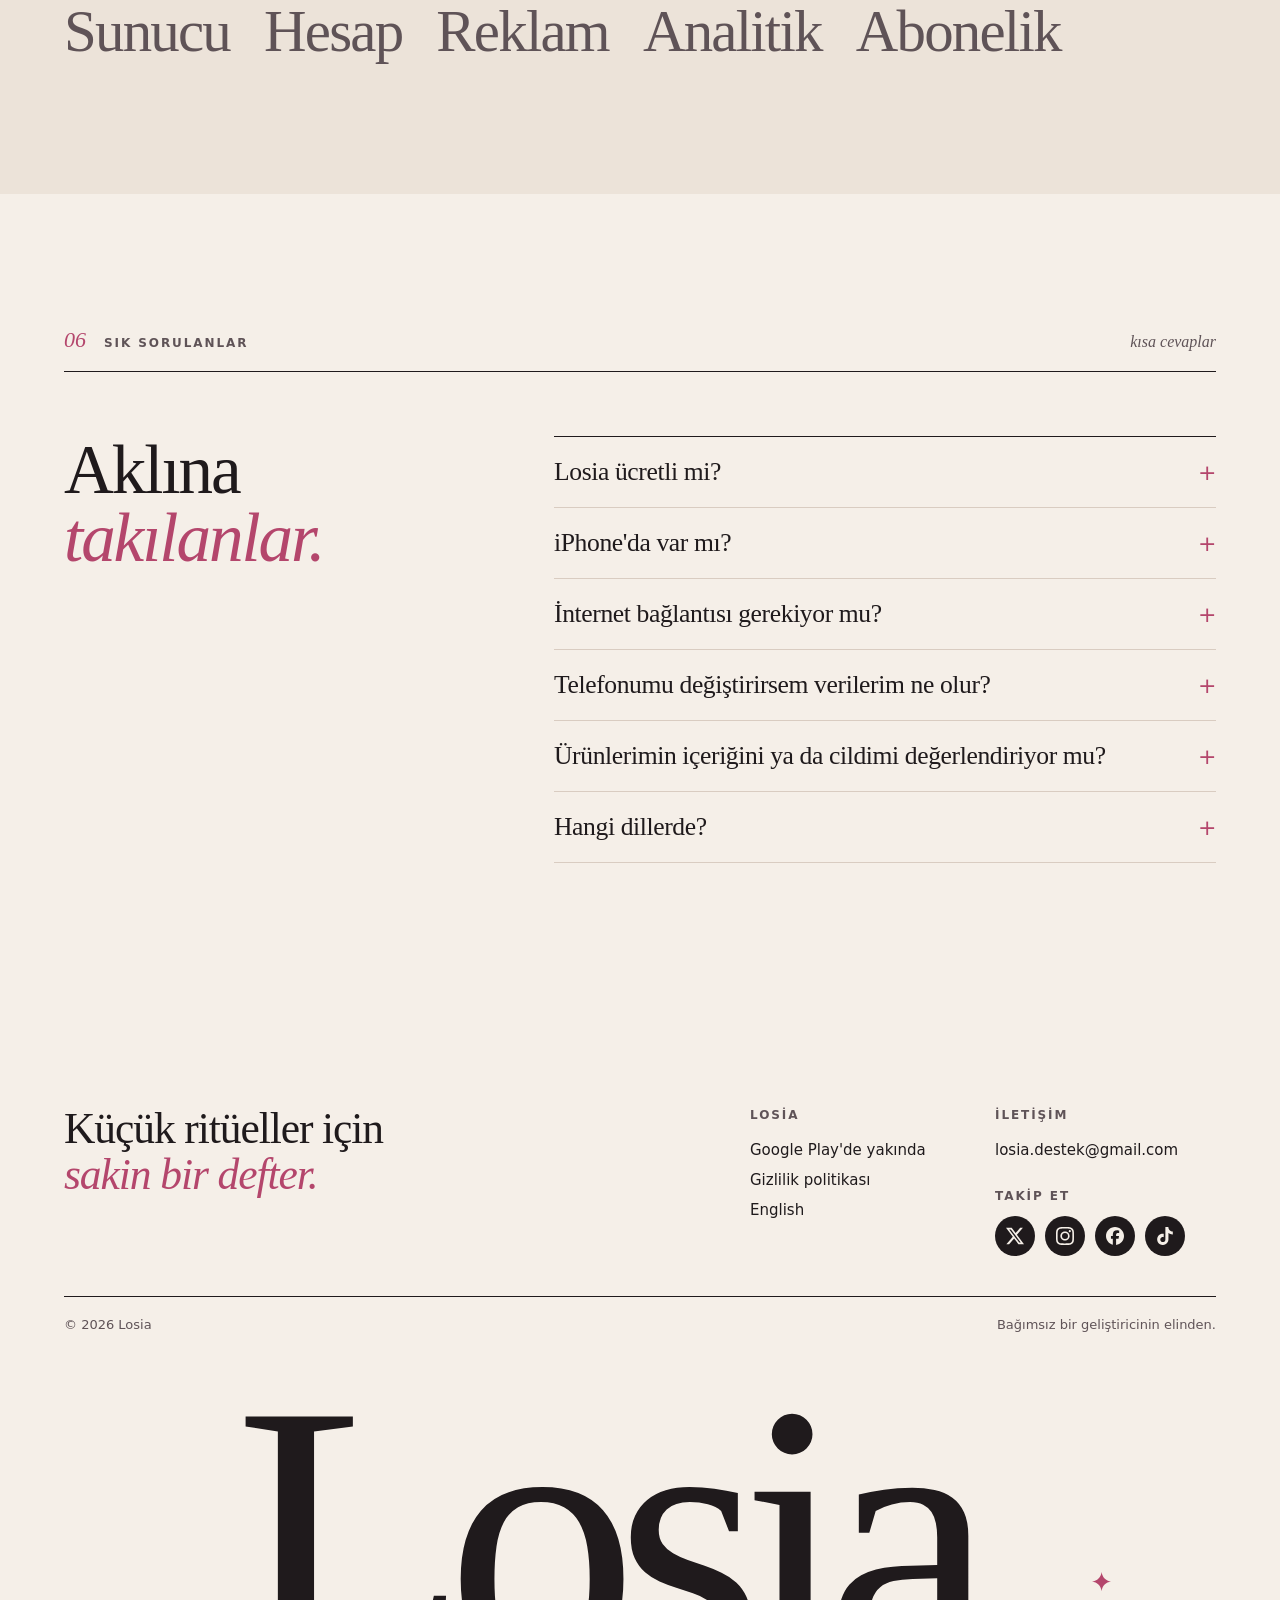
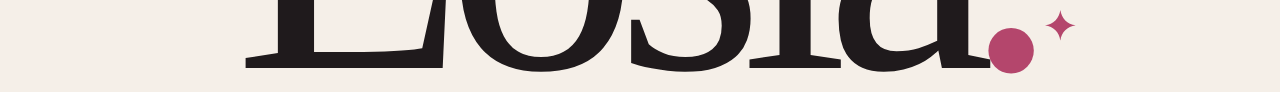
==== commit 3fb99d9a: "TR copy: "kayıt yok" instead of "hesap yok", regenerate og-tr.png Co-Authored-By: Claude Opus 5.5 <n" ====
--- a/index.html
+++ b/index.html
@@ -4,13 +4,13 @@
   <meta charset="utf-8">
   <meta name="viewport" content="width=device-width, initial-scale=1">
   <title>Losia — Cilt bakım rutini ve ürün dolabı</title>
-  <meta name="description" content="Cilt bakım rutinin ve ürün dolabın için sakin bir defter. Reklam yok, hesap yok, abonelik yok; girdiğin her şey telefonunda kalır.">
+  <meta name="description" content="Cilt bakım rutinin ve ürün dolabın için sakin bir defter. Reklam yok, kayıt yok, abonelik yok; girdiğin her şey telefonunda kalır.">
   <meta name="theme-color" content="#f5efe8">
   <meta property="og:type" content="website">
   <meta property="og:site_name" content="Losia">
   <meta property="og:url" content="https://kaanbulut22.github.io/losia-site/">
   <meta property="og:title" content="Losia — Cilt bakım rutini ve ürün dolabı">
-  <meta property="og:description" content="Cilt bakım rutinin ve ürün dolabın için sakin bir defter. Reklam yok, hesap yok; her şey telefonunda kalır.">
+  <meta property="og:description" content="Cilt bakım rutinin ve ürün dolabın için sakin bir defter. Reklam yok, kayıt yok; her şey telefonunda kalır.">
   <meta property="og:image" content="https://kaanbulut22.github.io/losia-site/assets/og-tr.png">
   <meta property="og:image:width" content="1200">
   <meta property="og:image:height" content="630">
@@ -52,7 +52,7 @@
             <span class="indent"><em class="sparkled">akşamın,<svg class="twinkle" aria-hidden="true"><use href="#spark"/></svg></em></span>
             <span>dolabın.</span>
           </h1>
-          <p class="lede">Cilt bakım rutinin ve ürün dolabın için sakin bir defter. Adımlarını işaretle, ürünlerinin ne zaman bittiğini bil. <strong>Reklam yok, hesap yok, abonelik yok;</strong> girdiğin her şey telefonunda kalır.</p>
+          <p class="lede">Cilt bakım rutinin ve ürün dolabın için sakin bir defter. Adımlarını işaretle, ürünlerinin ne zaman bittiğini bil. <strong>Reklam yok, kayıt yok, abonelik yok;</strong> girdiğin her şey telefonunda kalır.</p>
           <div class="cta-row">
             <span class="soon">
               <svg viewBox="0 0 24 24" fill="none" stroke="currentColor" stroke-width="1.6" stroke-linejoin="round"><path d="M6 3.5v17l14-8.5z"/></svg>
--- a/assets/style.css
+++ b/assets/style.css
@@ -886,8 +886,13 @@
   gap: 24px;
 }
 
+/* Headline runs the full width; the paragraphs keep seven columns */
 .mode-intro {
-  grid-column: 1 / span 7;
+  grid-column: 1 / -1;
+}
+
+.mode-intro p {
+  max-width: calc((100% - 11 * 24px) * 7 / 12 + 6 * 24px);
 }
 
 .mode-figures {
@@ -1315,8 +1320,8 @@
     font-size: 16px;
   }
 
-  .mode-intro {
-    grid-column: 1 / -1;
+  .mode-intro p {
+    max-width: none;
   }
 
   .mode-figures {
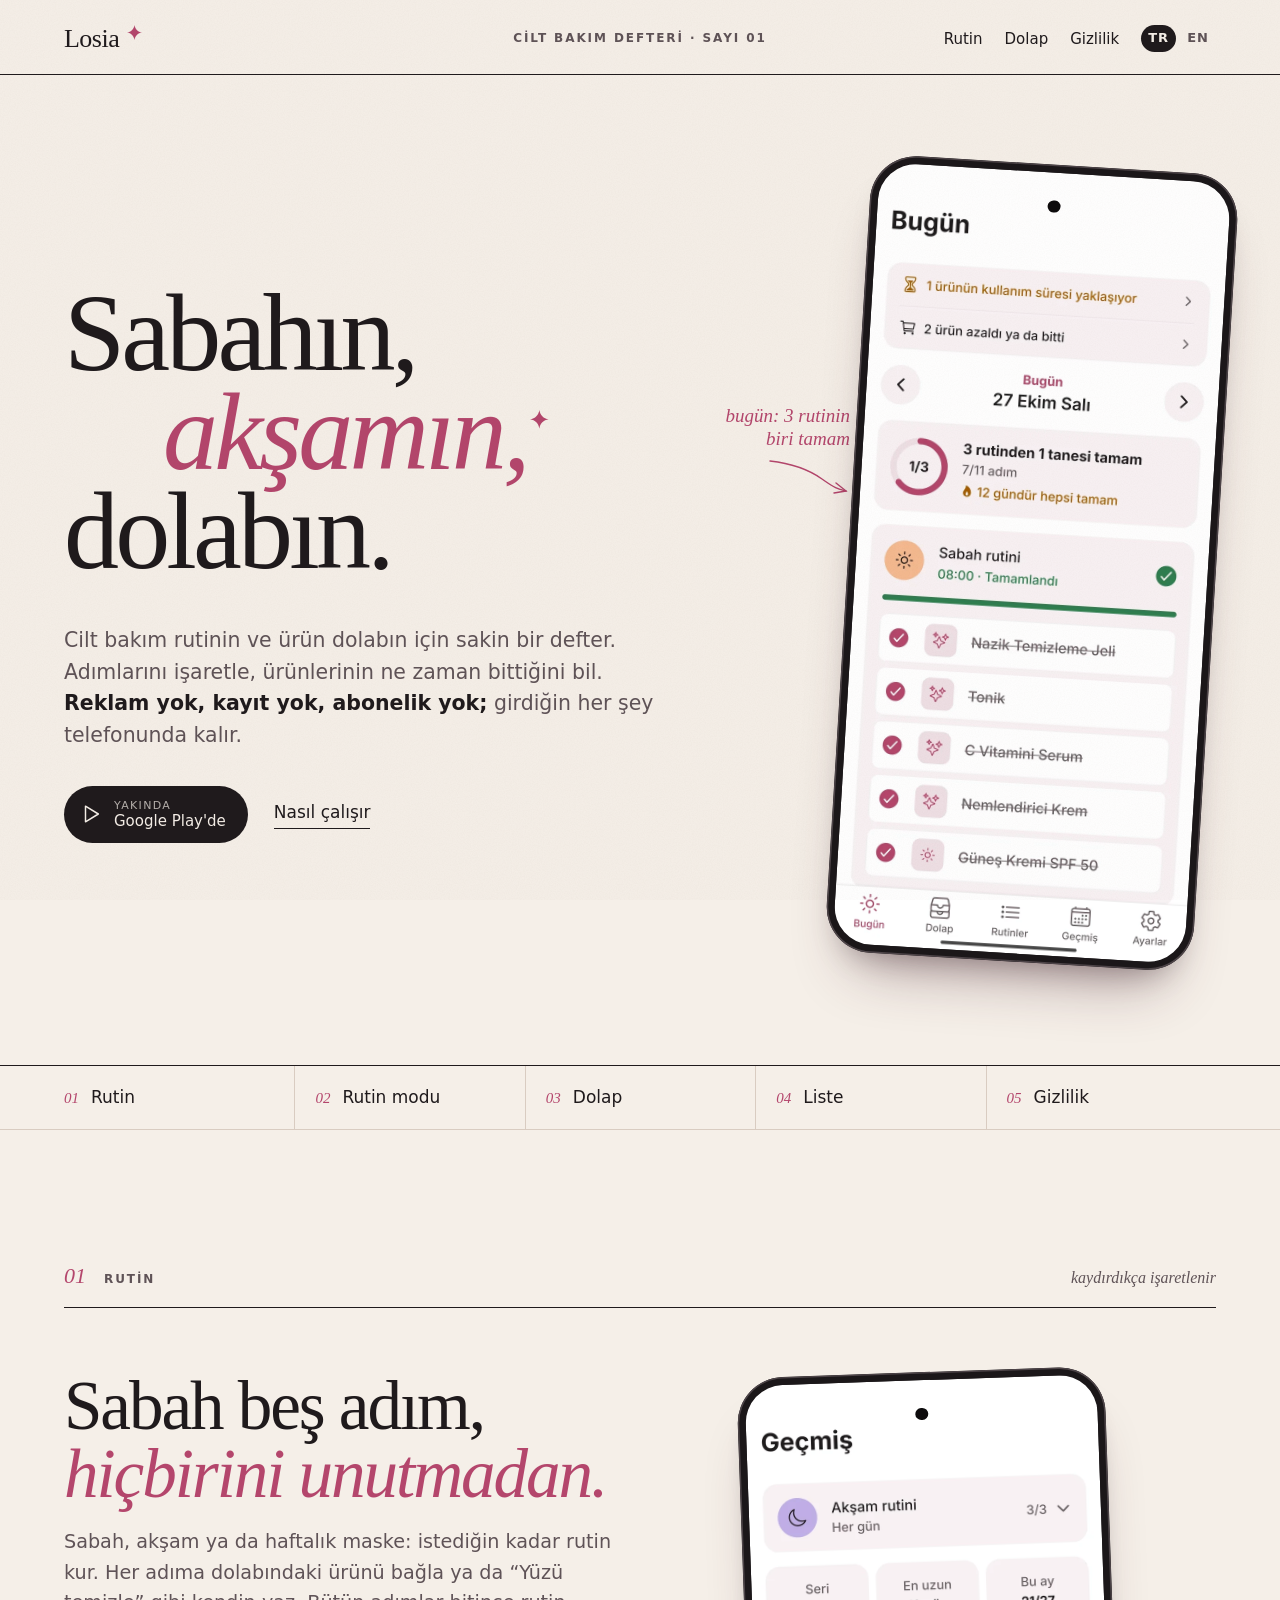
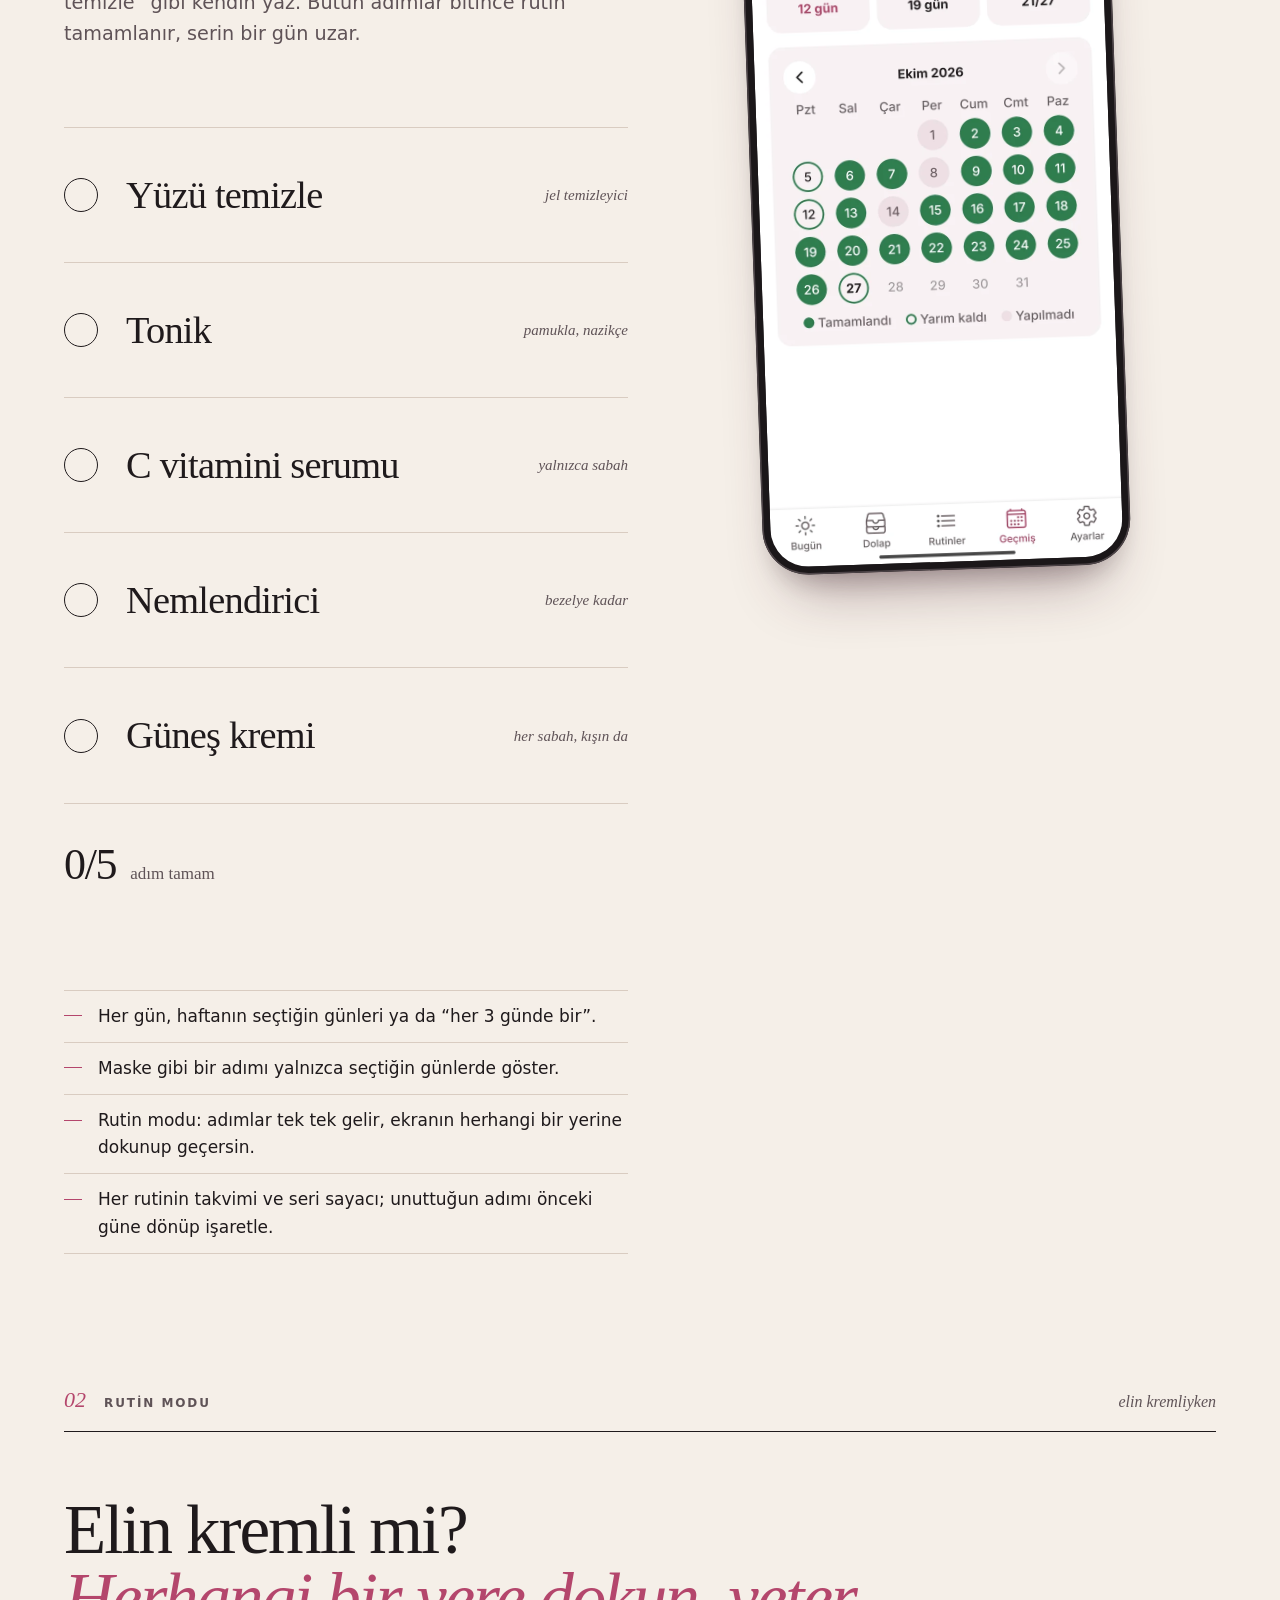
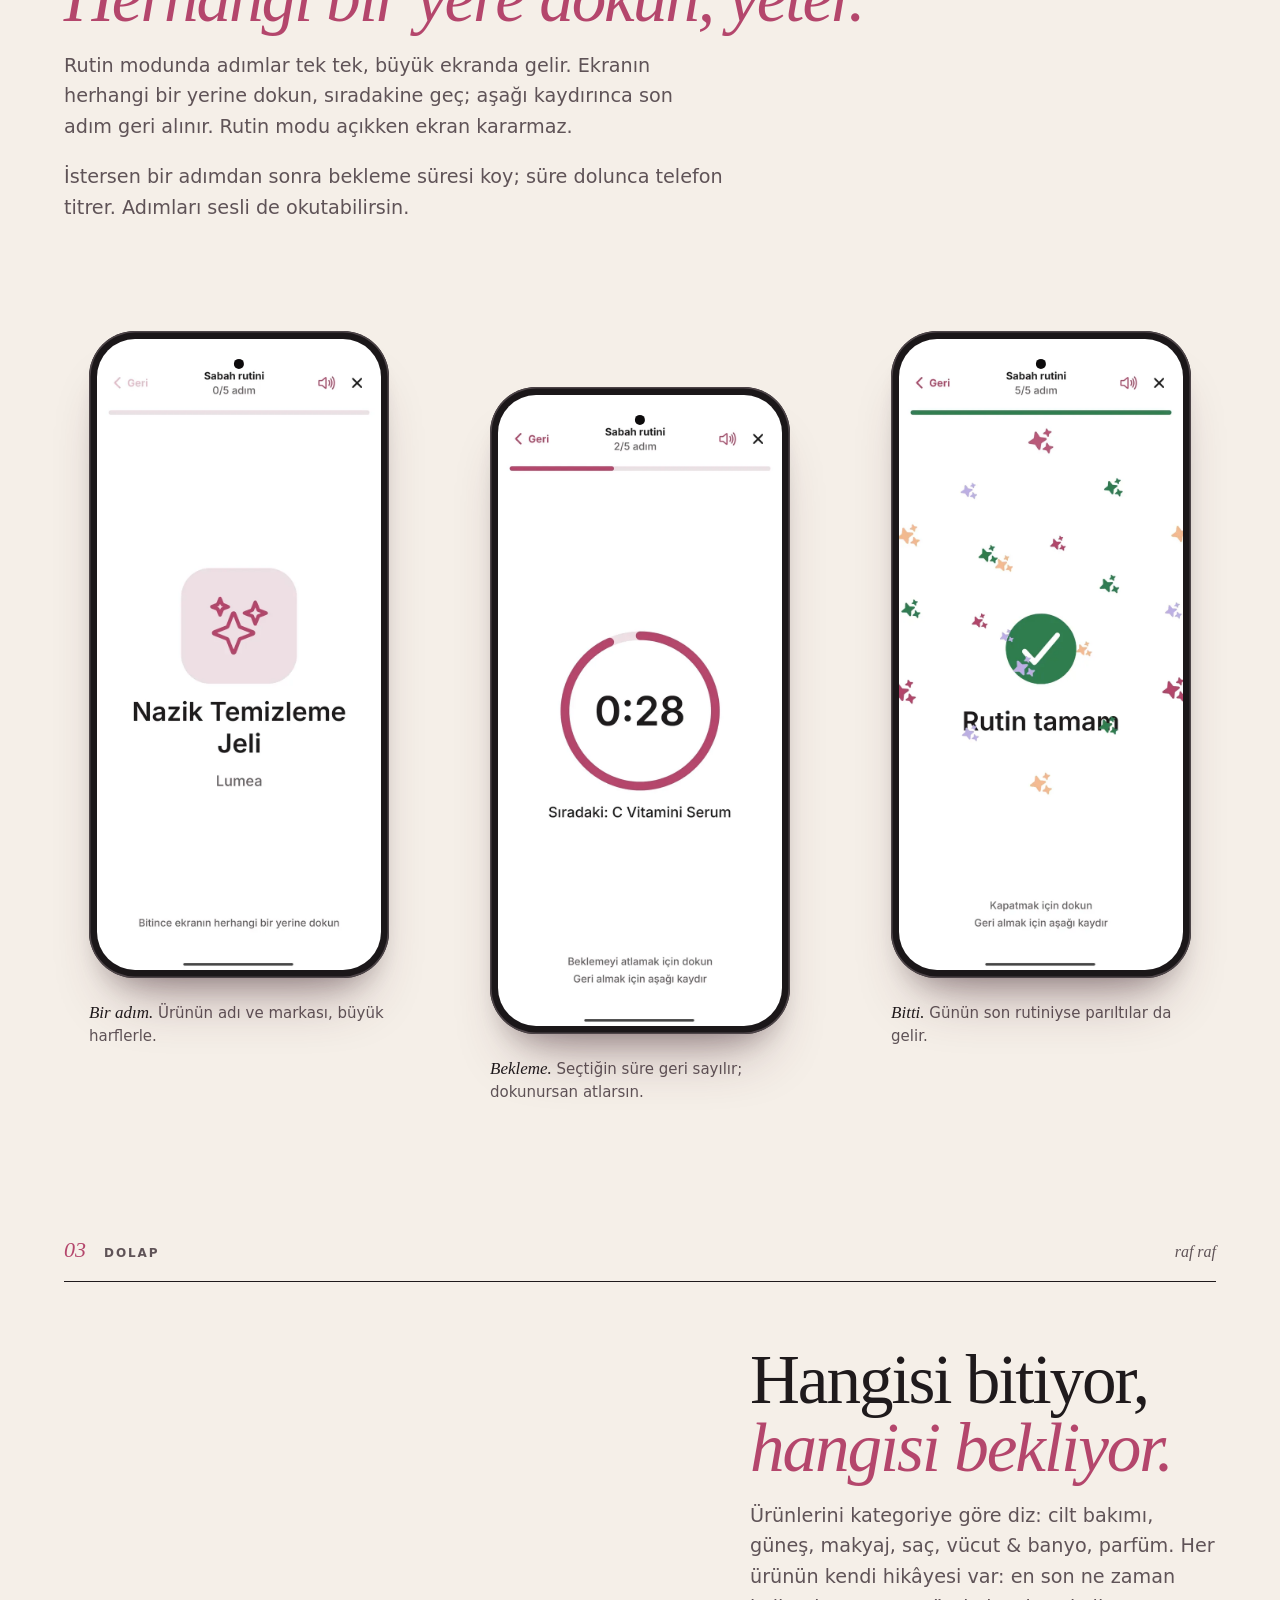
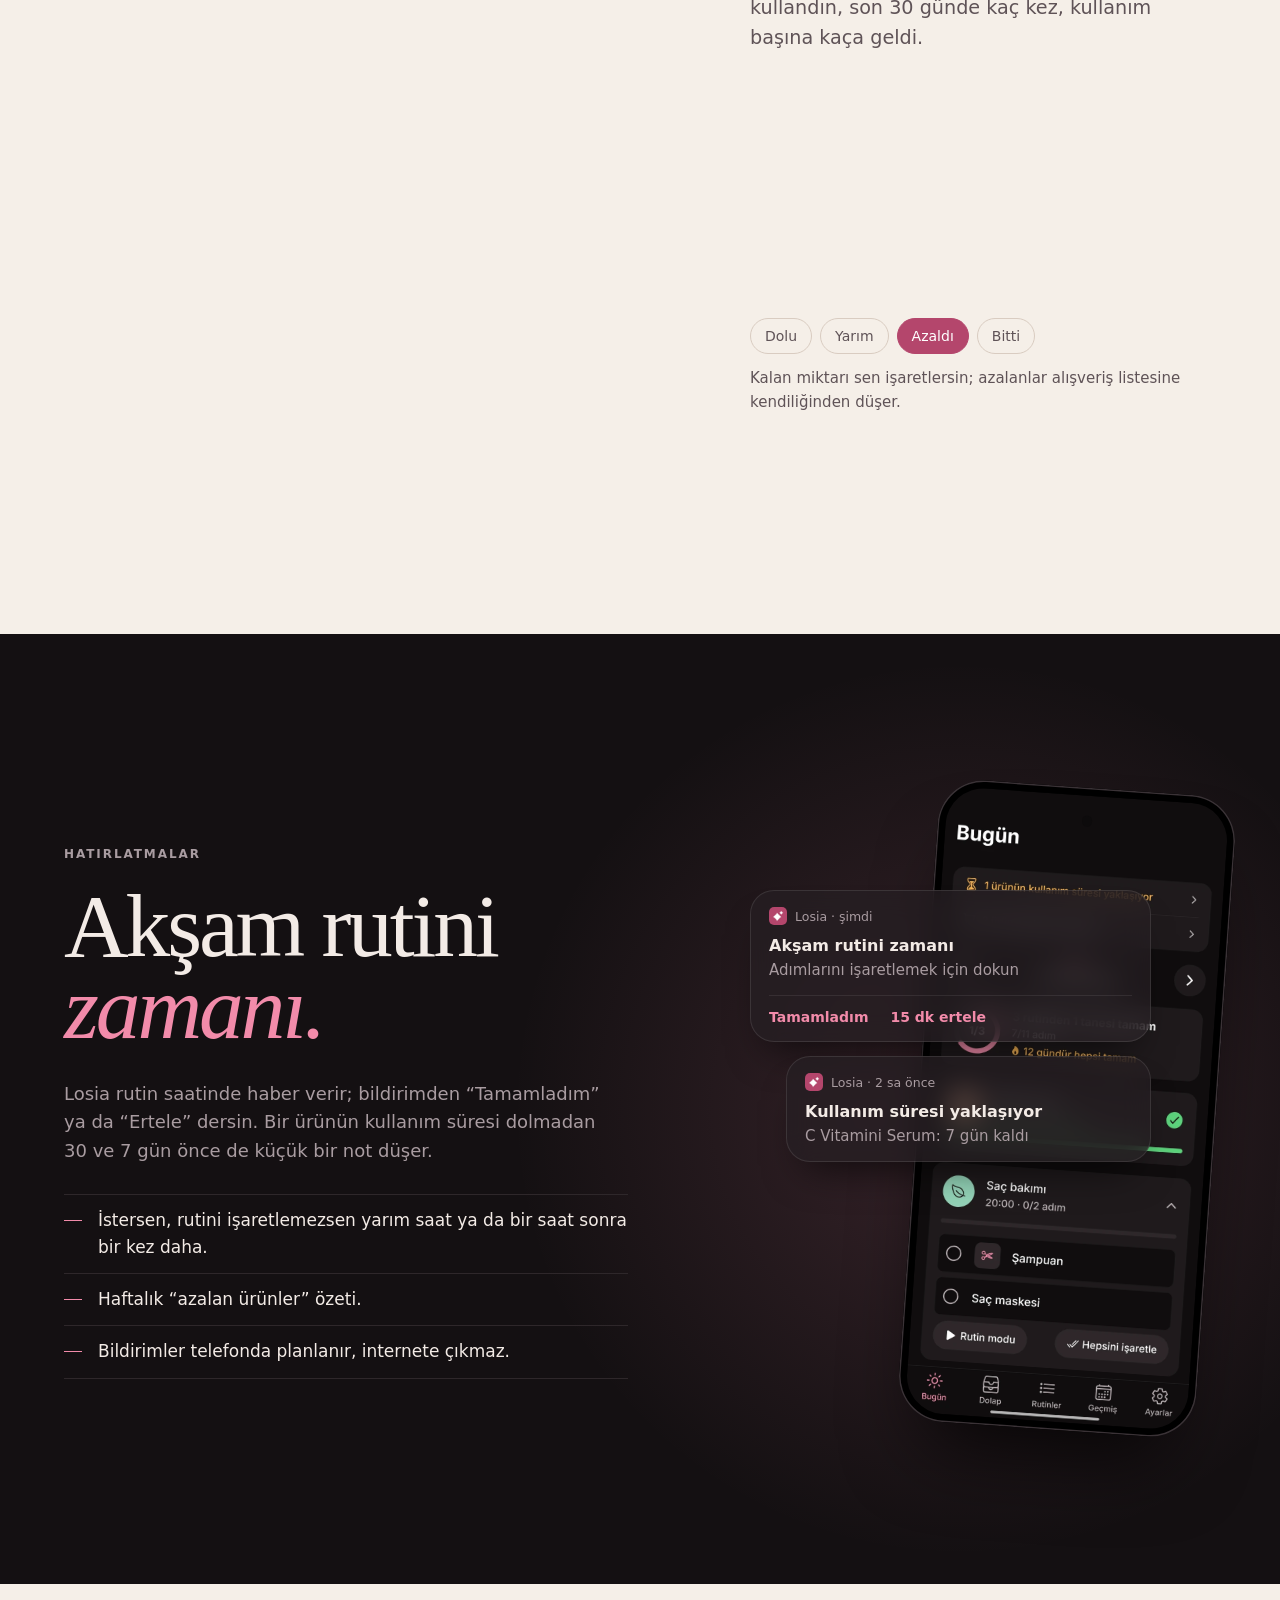
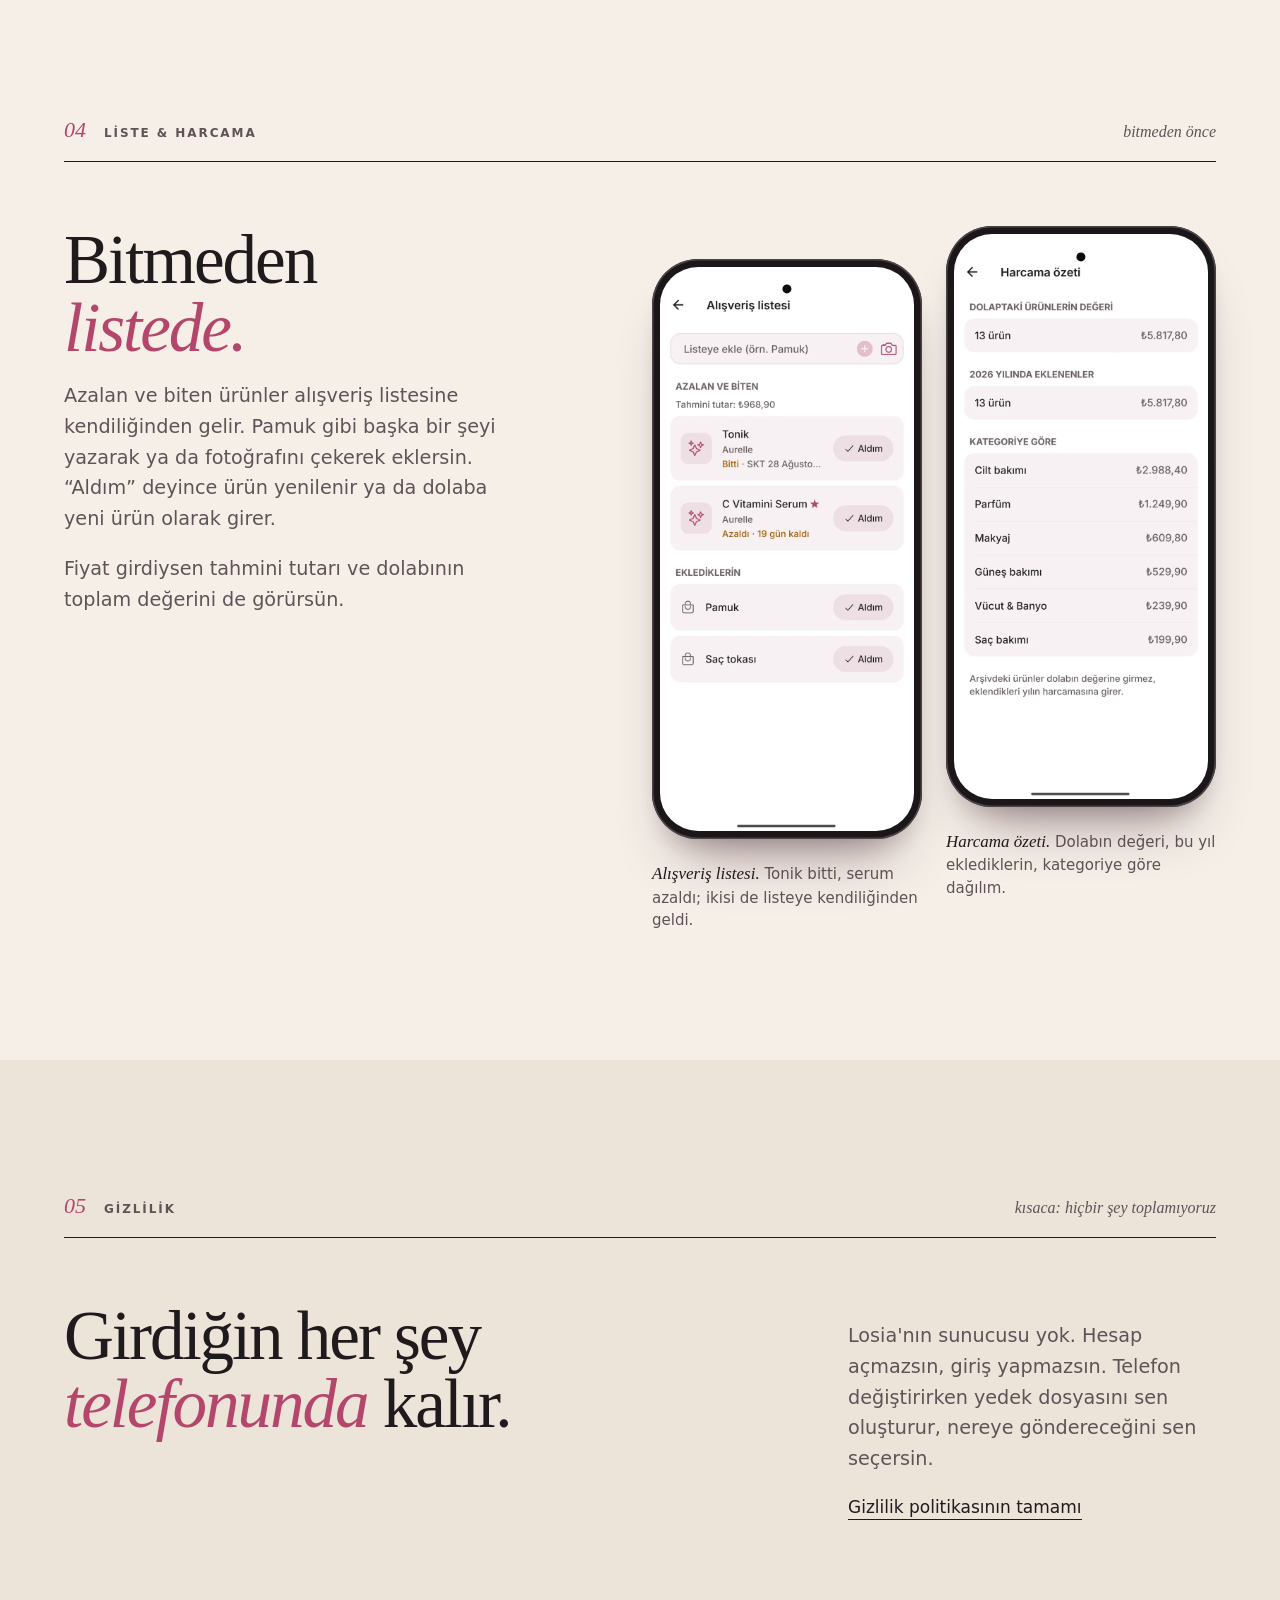
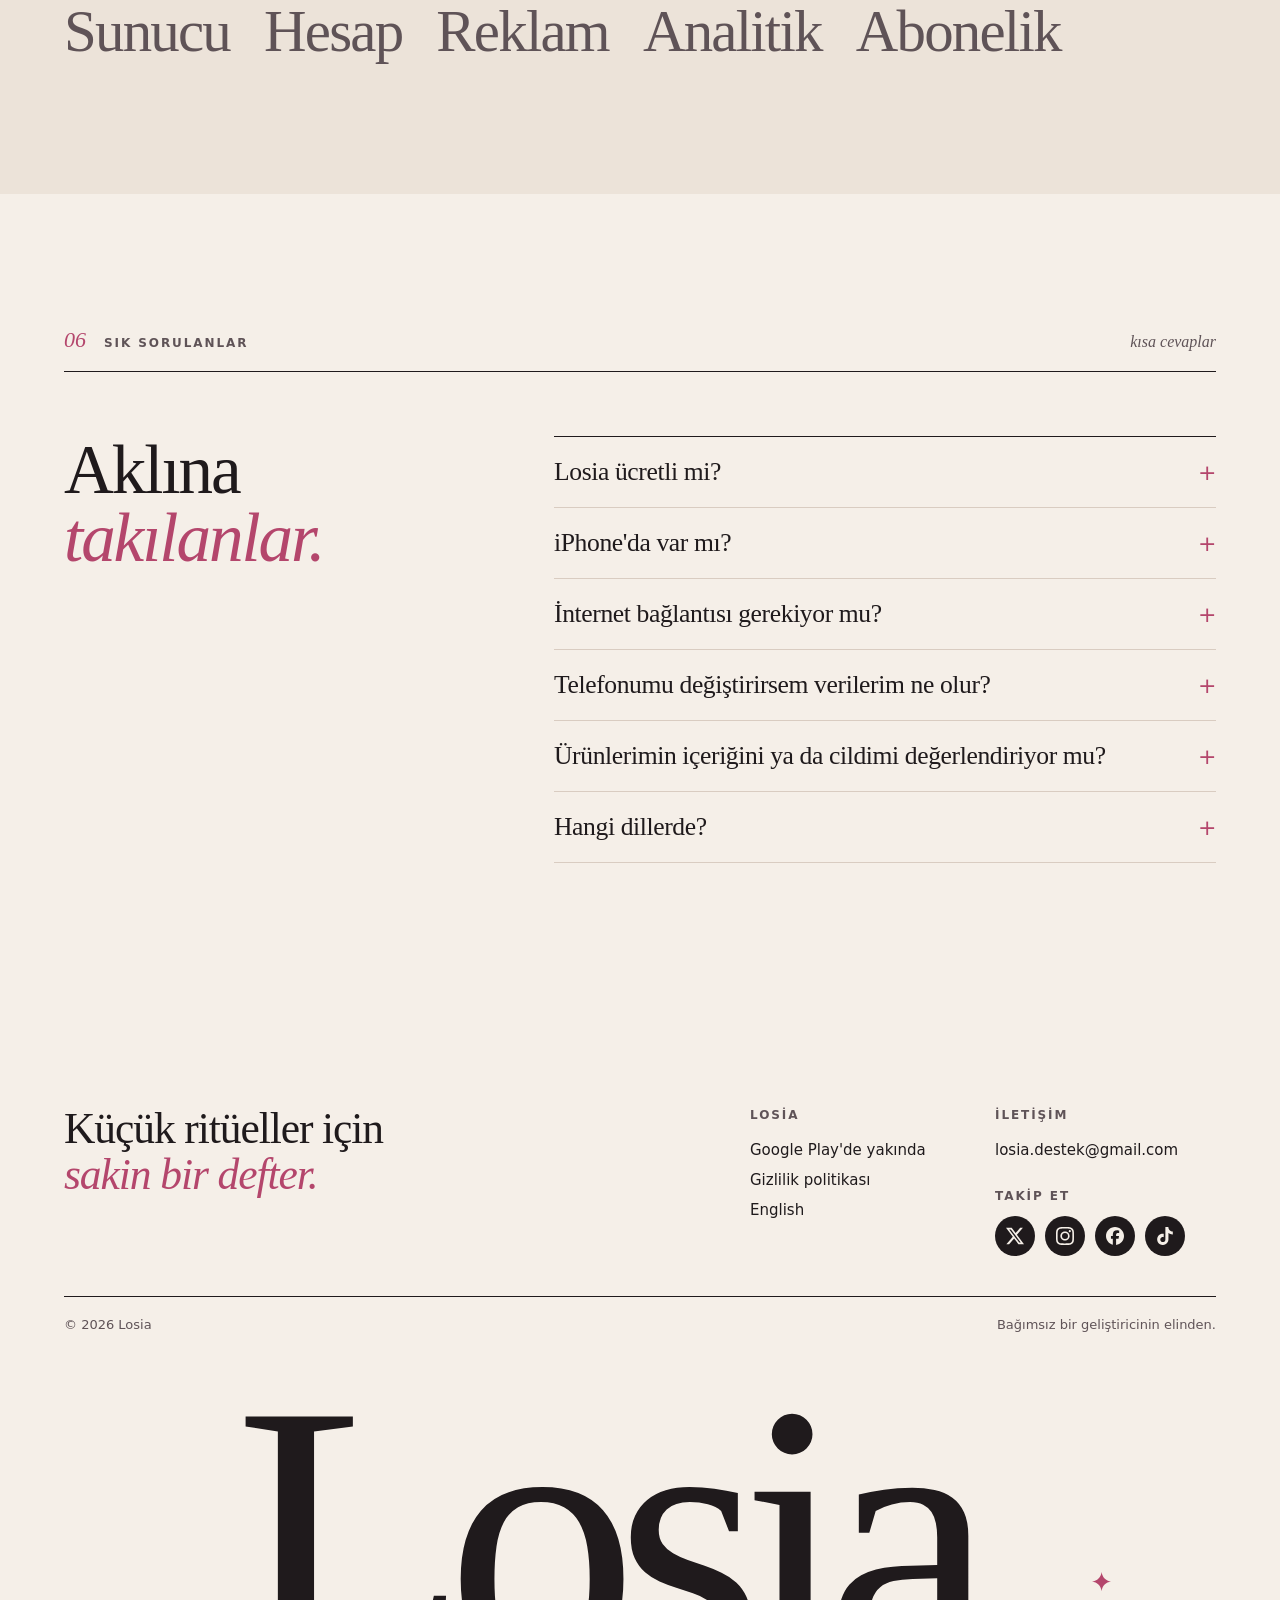
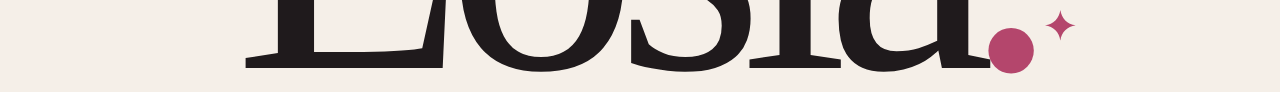
==== commit 4cbf098a: "Opt out of browser auto dark mode: color-scheme only light Co-Authored-By: Claude Opus 5.5 <noreply@" ====
--- a/index.html
+++ b/index.html
@@ -3,6 +3,7 @@
 <head>
   <meta charset="utf-8">
   <meta name="viewport" content="width=device-width, initial-scale=1">
+  <meta name="color-scheme" content="only light">
   <title>Losia — Cilt bakım rutini ve ürün dolabı</title>
   <meta name="description" content="Cilt bakım rutinin ve ürün dolabın için sakin bir defter. Reklam yok, kayıt yok, abonelik yok; girdiğin her şey telefonunda kalır.">
   <meta name="theme-color" content="#f5efe8">
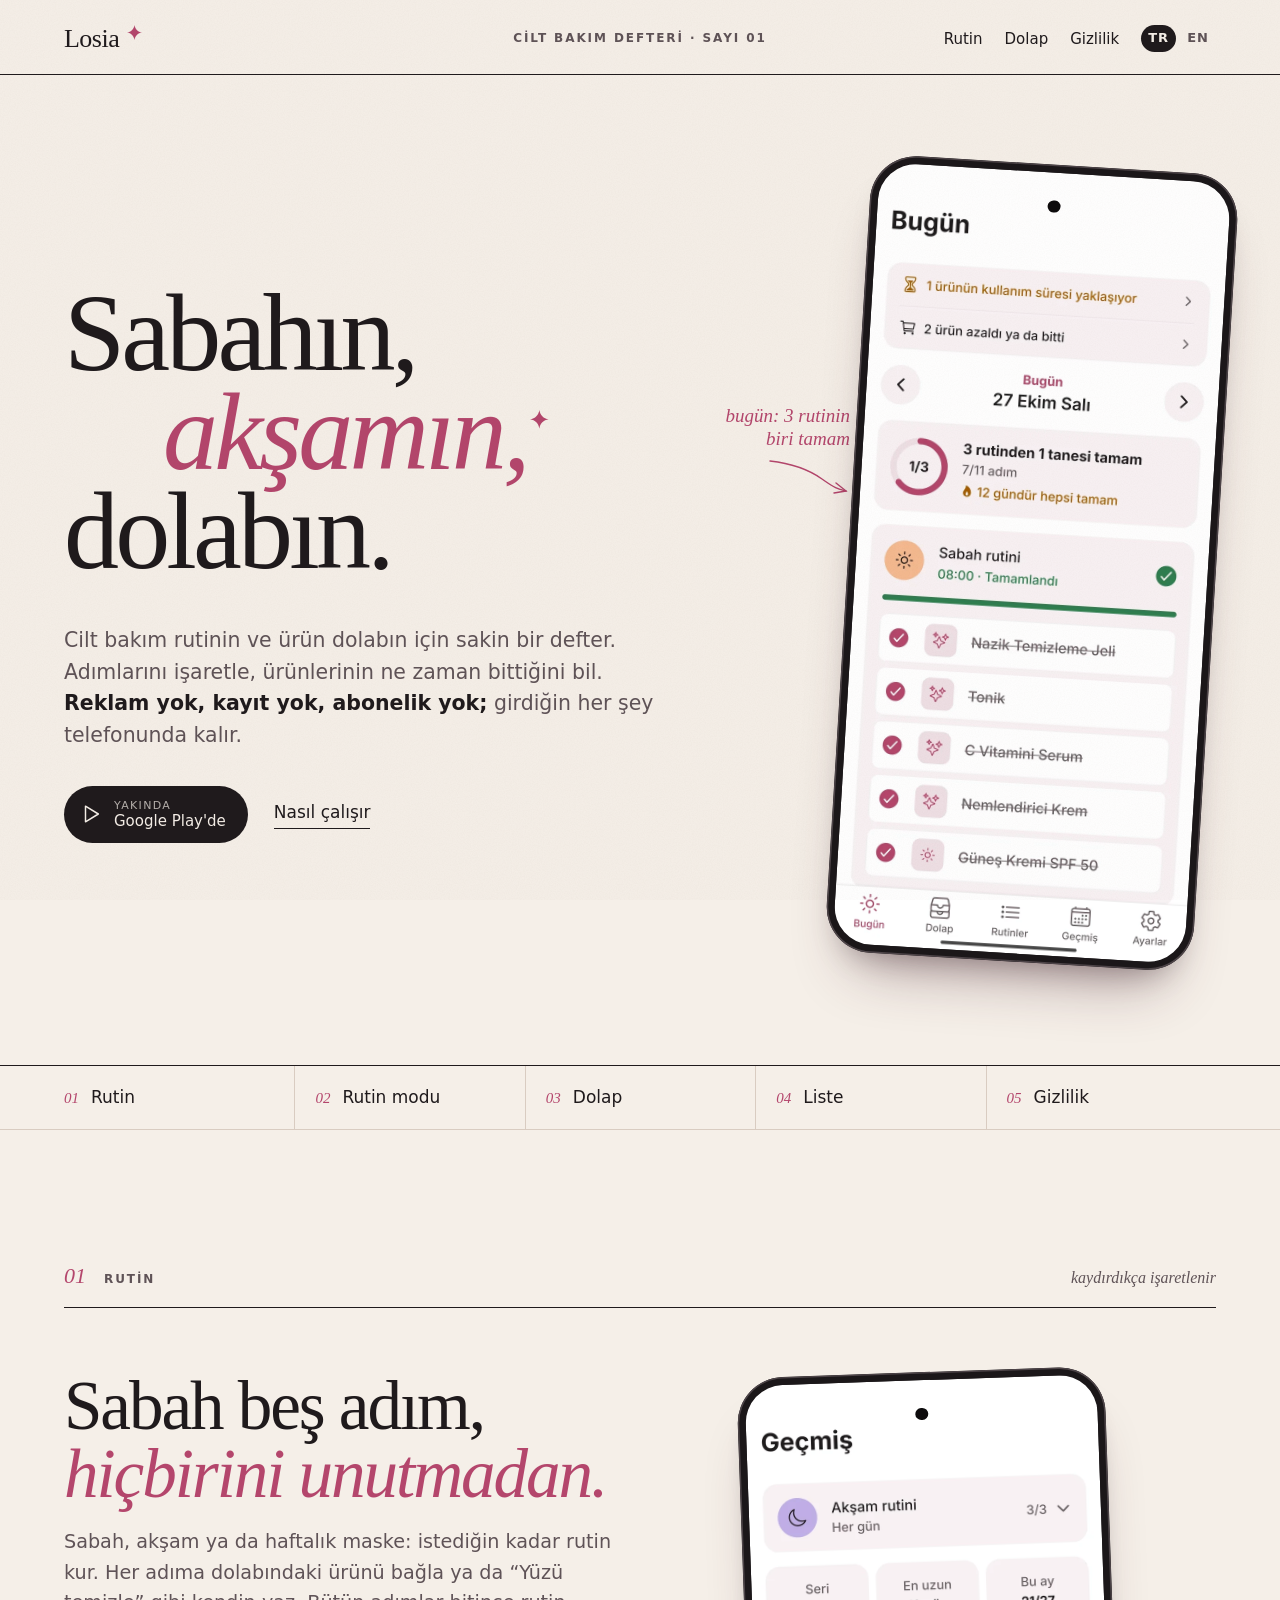
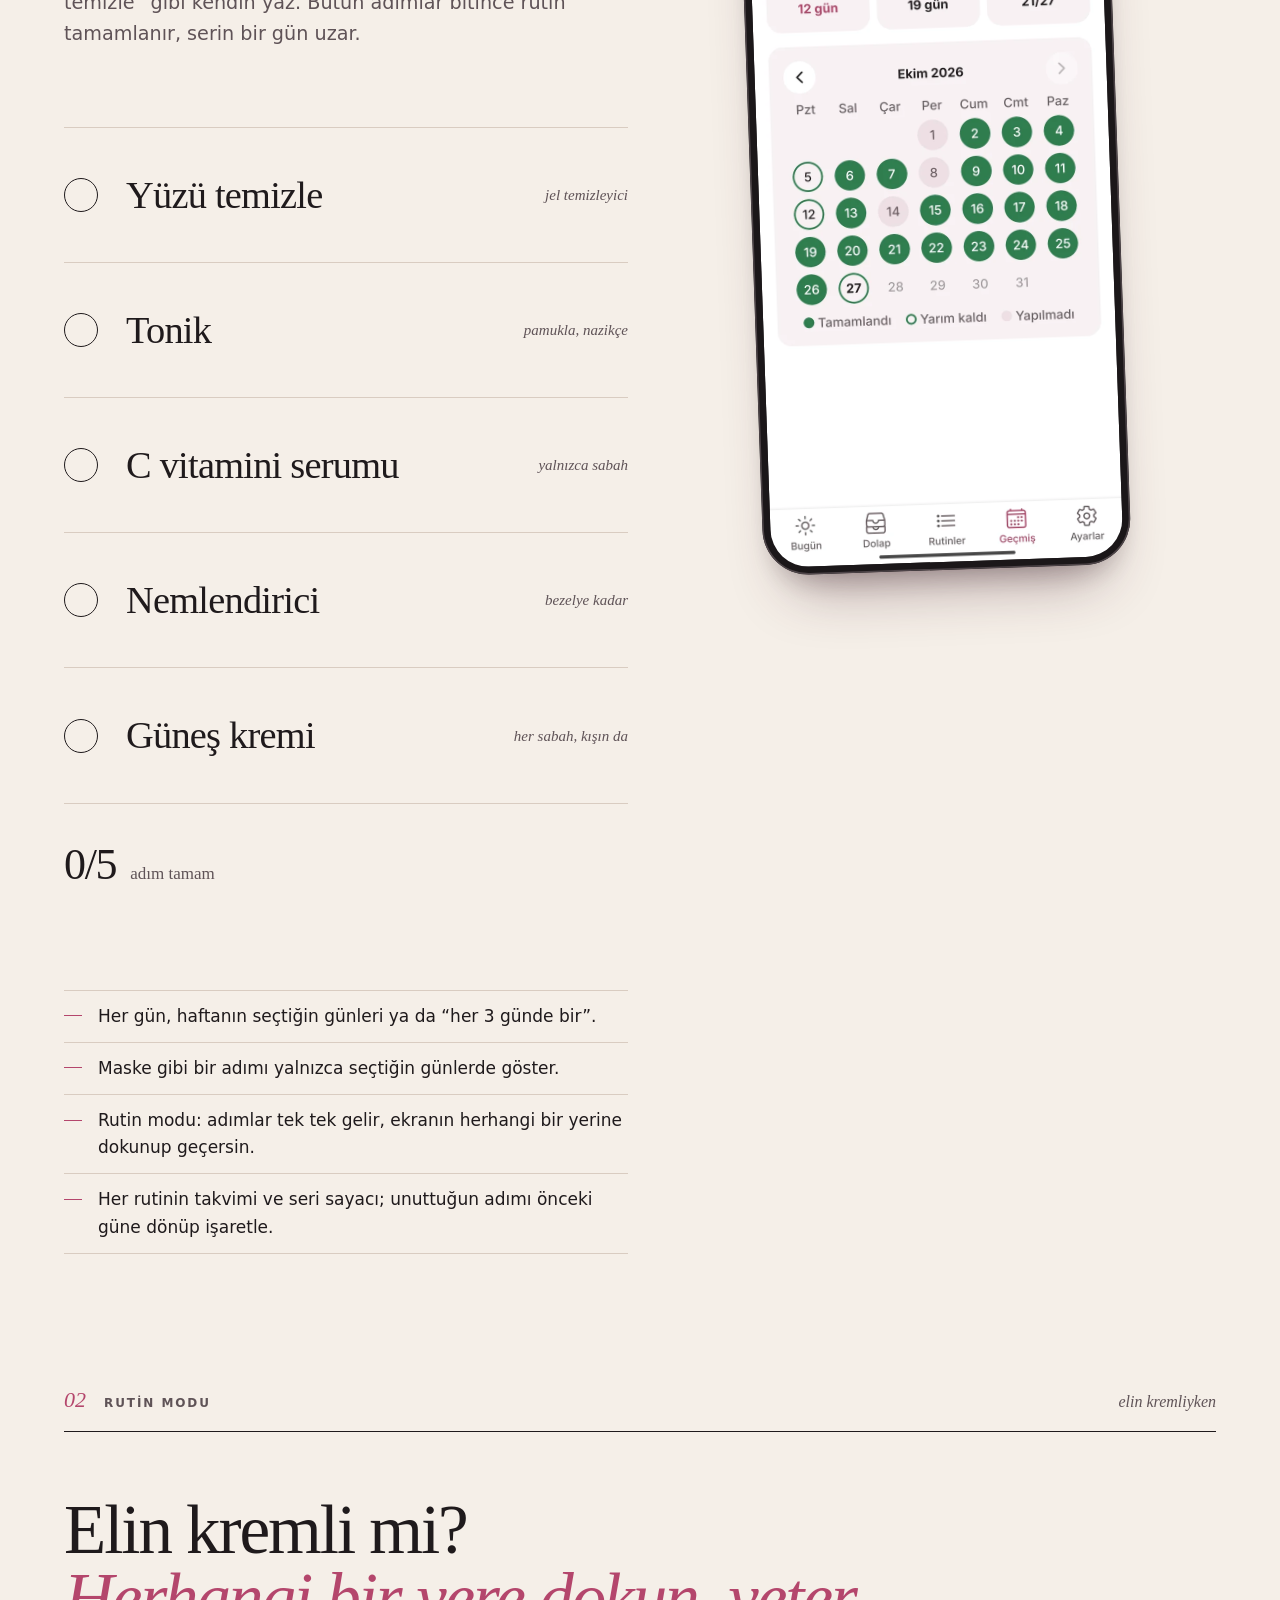
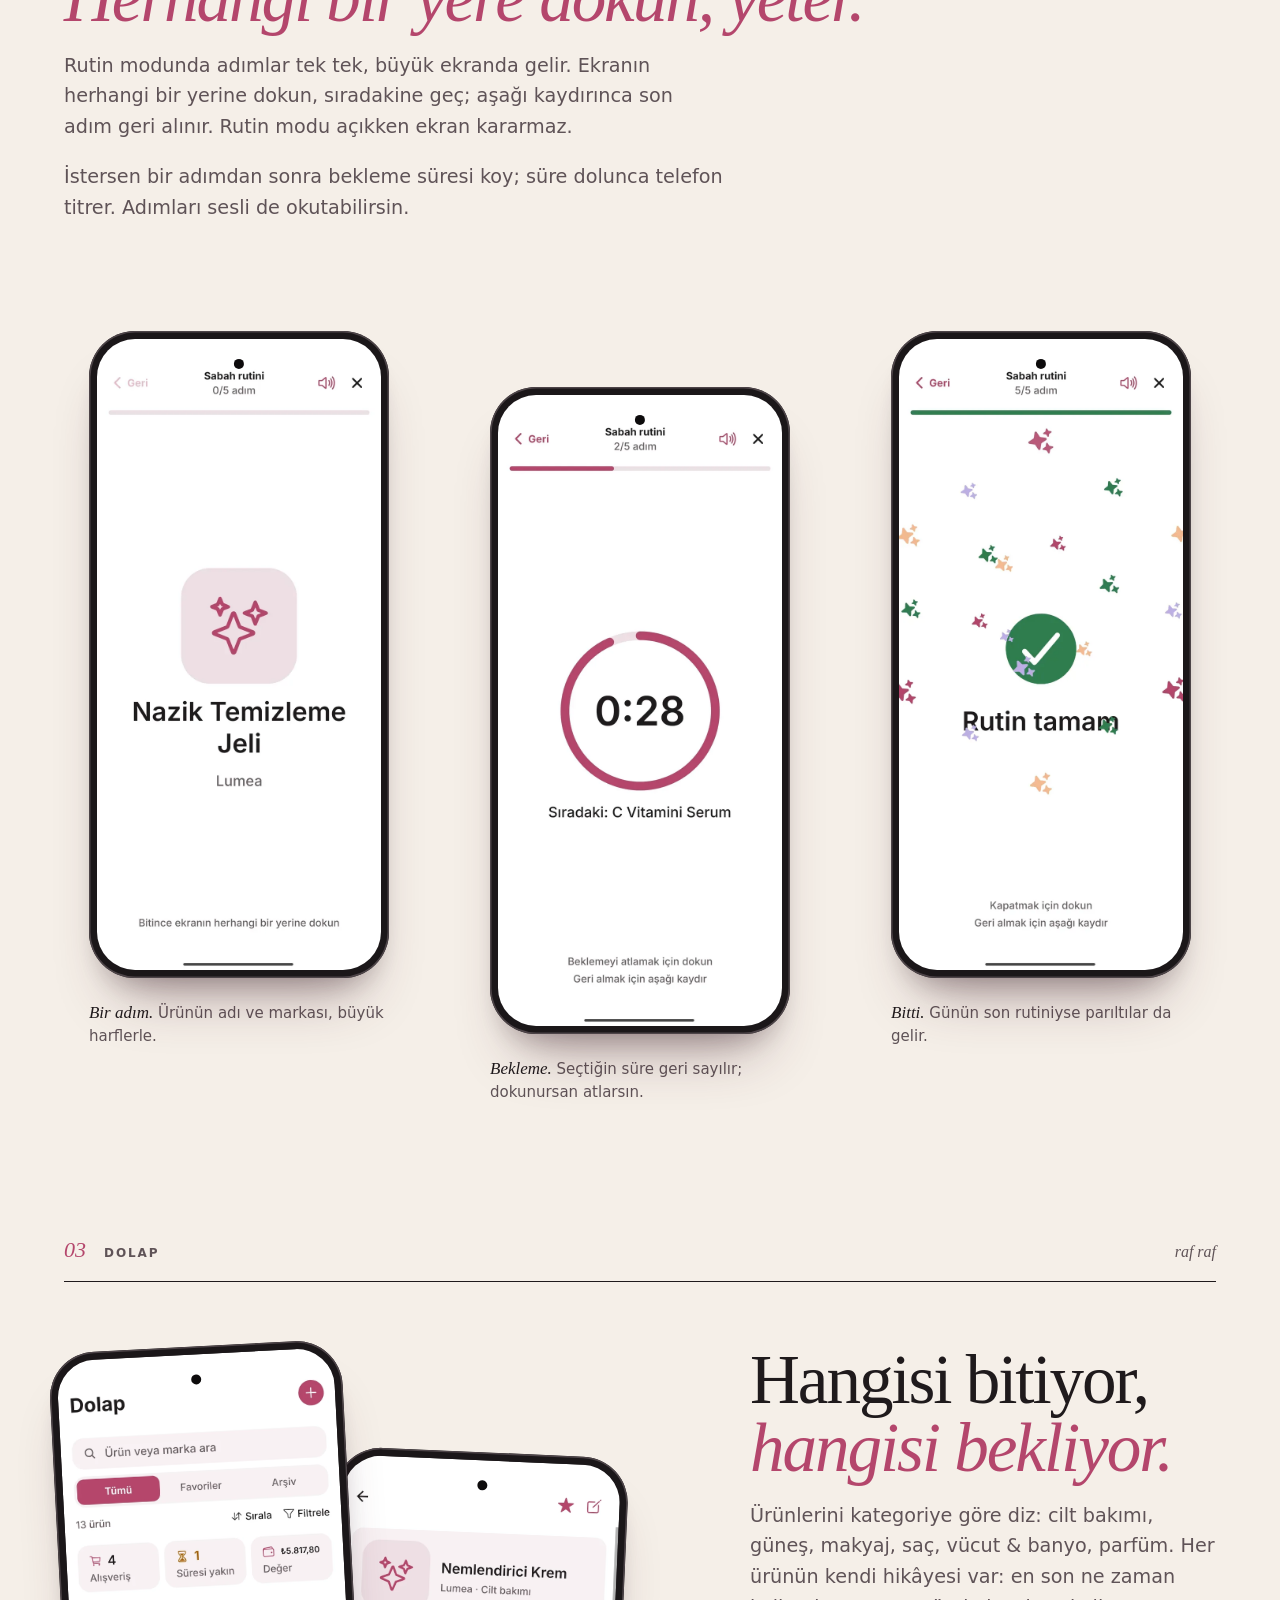
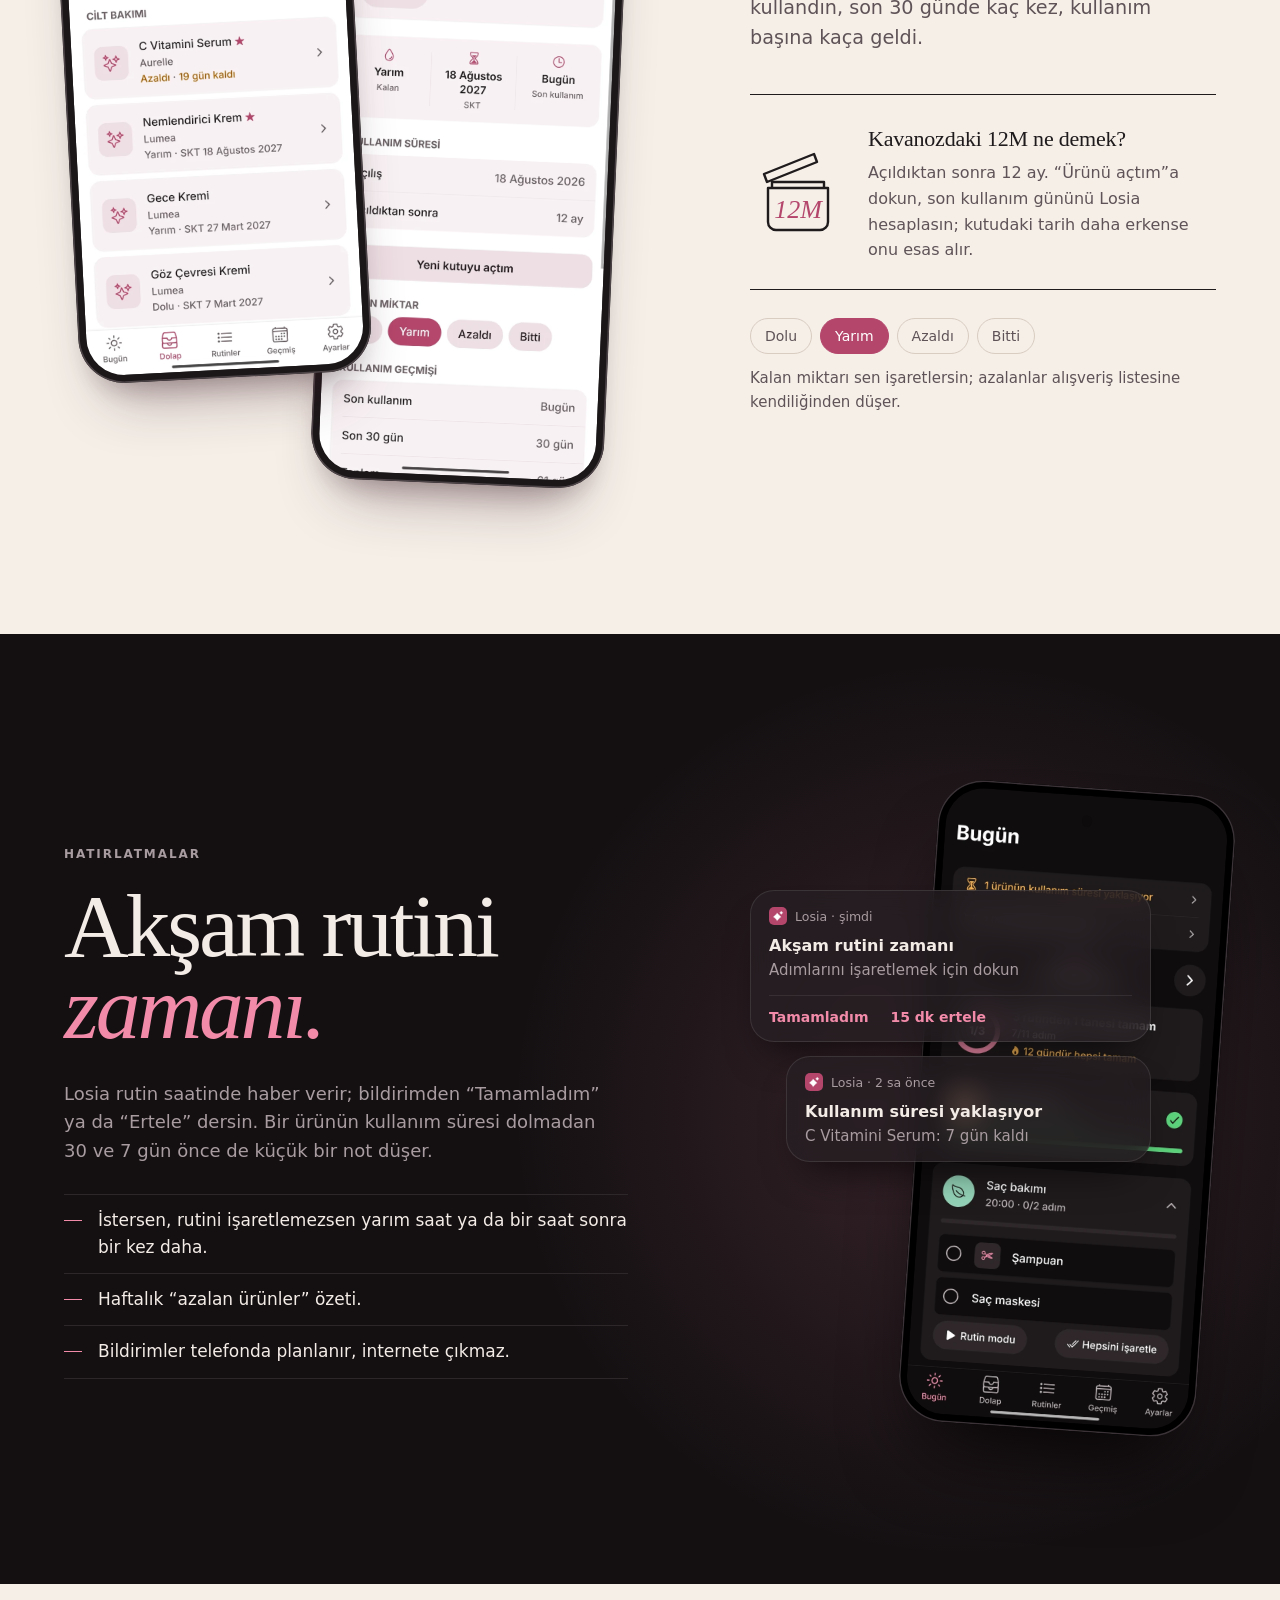
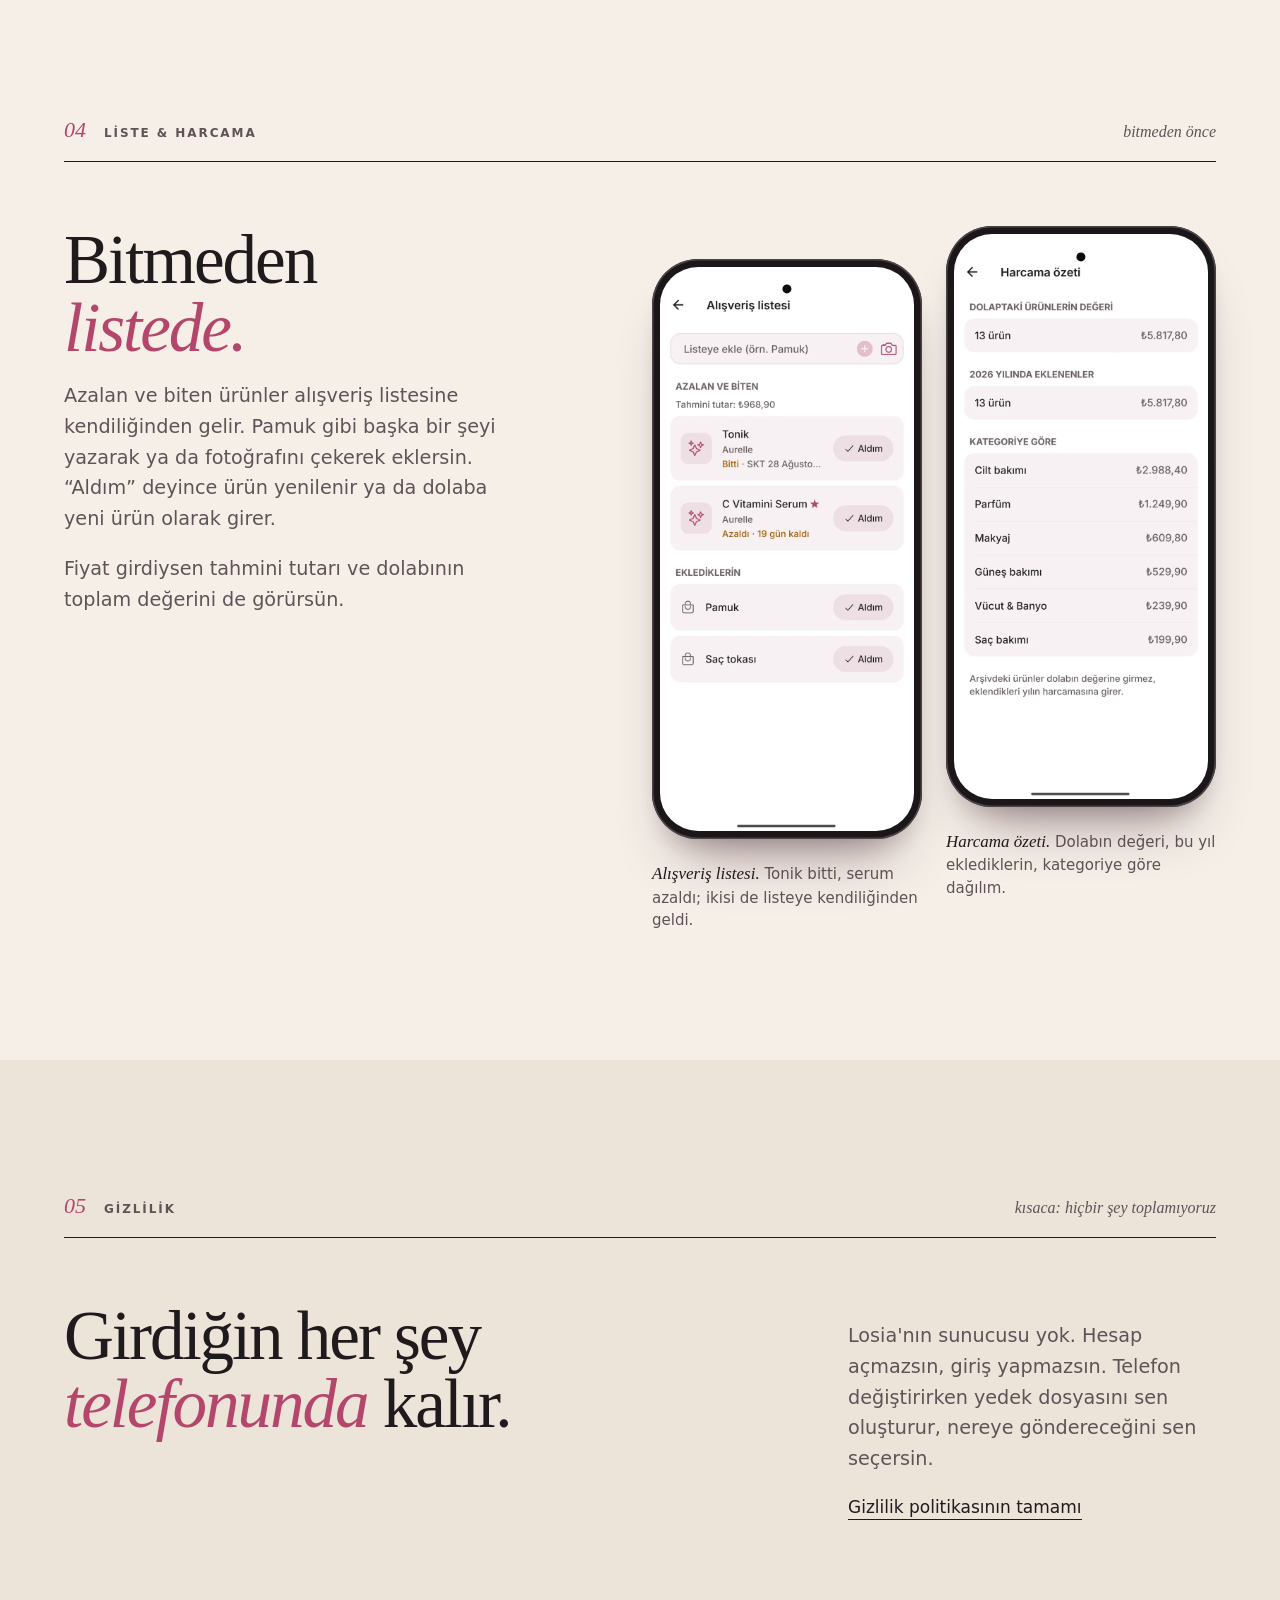
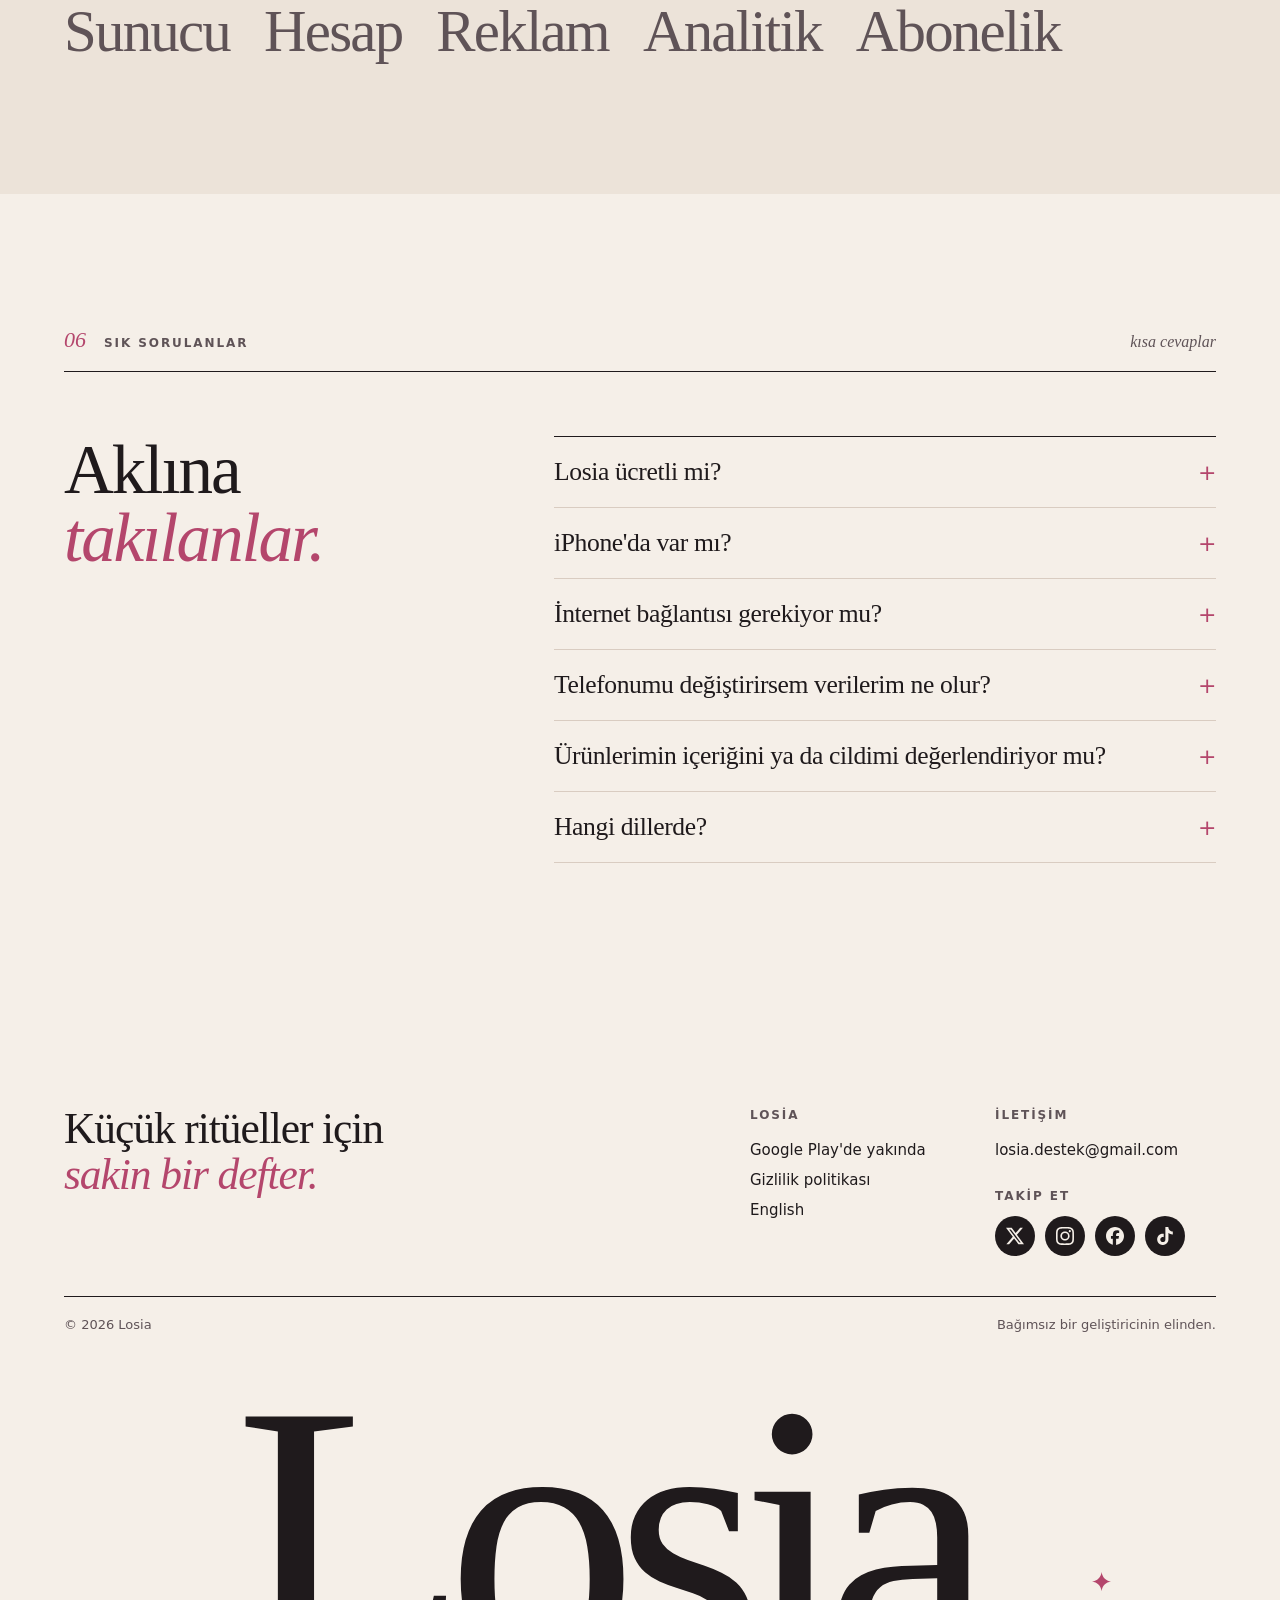
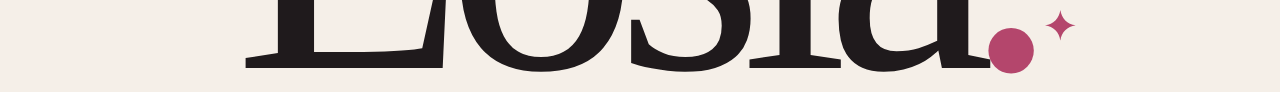
==== commit 353dcb15: "Revert color-scheme meta: dark rendering came from the browser, not the site Co-Authored-By: Claude " ====
--- a/index.html
+++ b/index.html
@@ -3,7 +3,6 @@
 <head>
   <meta charset="utf-8">
   <meta name="viewport" content="width=device-width, initial-scale=1">
-  <meta name="color-scheme" content="only light">
   <title>Losia — Cilt bakım rutini ve ürün dolabı</title>
   <meta name="description" content="Cilt bakım rutinin ve ürün dolabın için sakin bir defter. Reklam yok, kayıt yok, abonelik yok; girdiğin her şey telefonunda kalır.">
   <meta name="theme-color" content="#f5efe8">
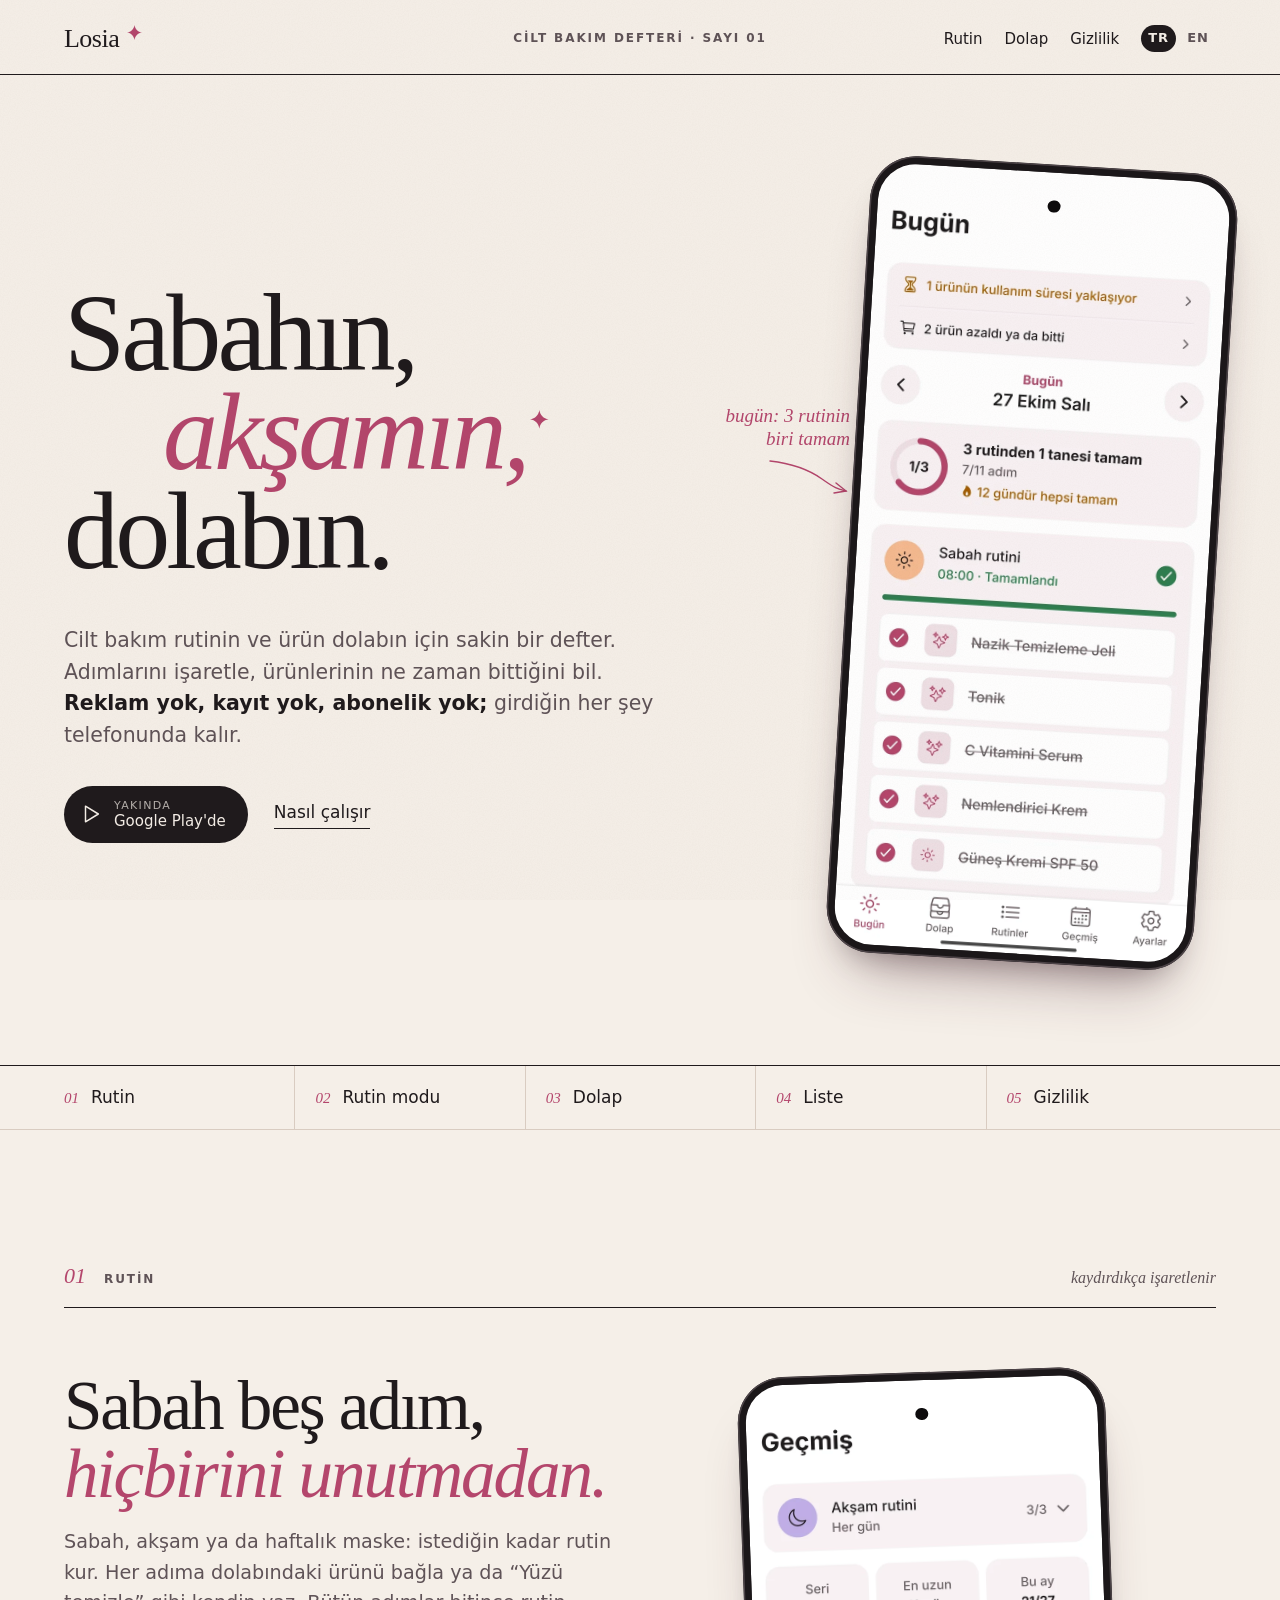
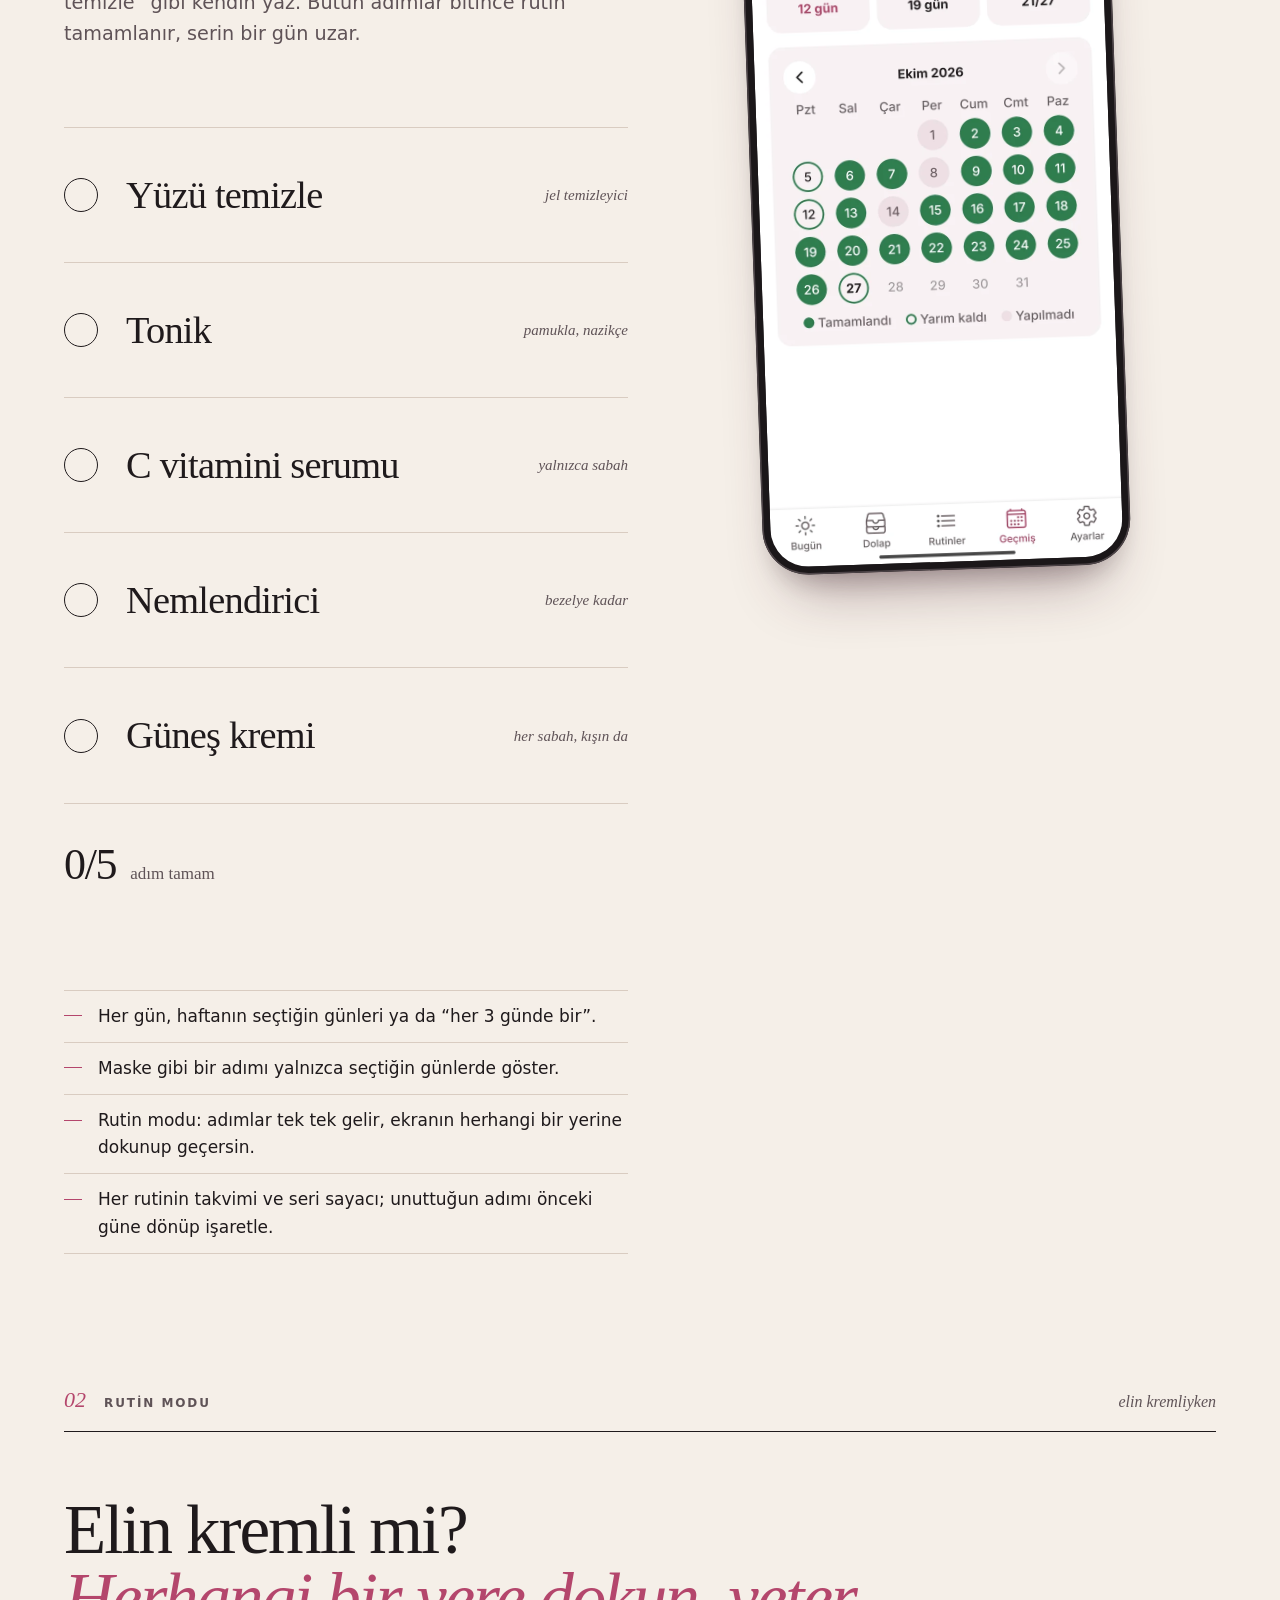
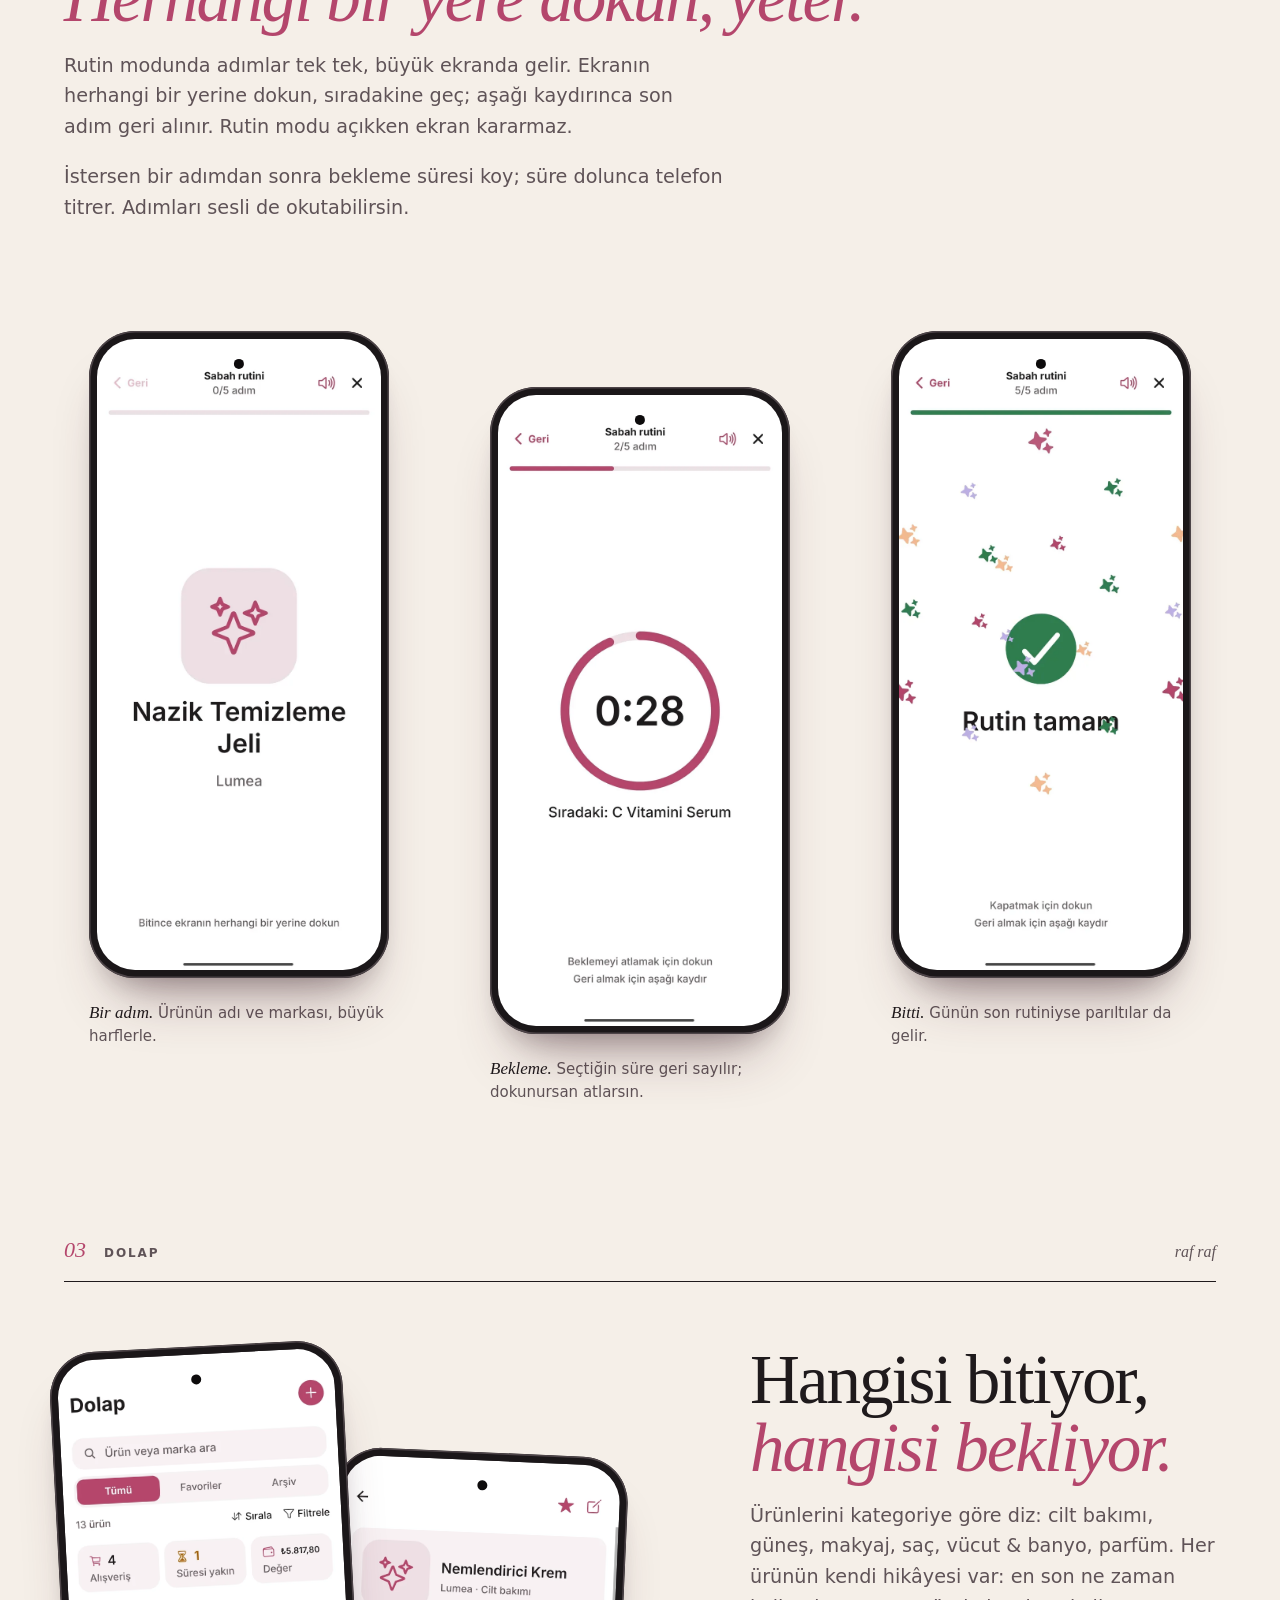
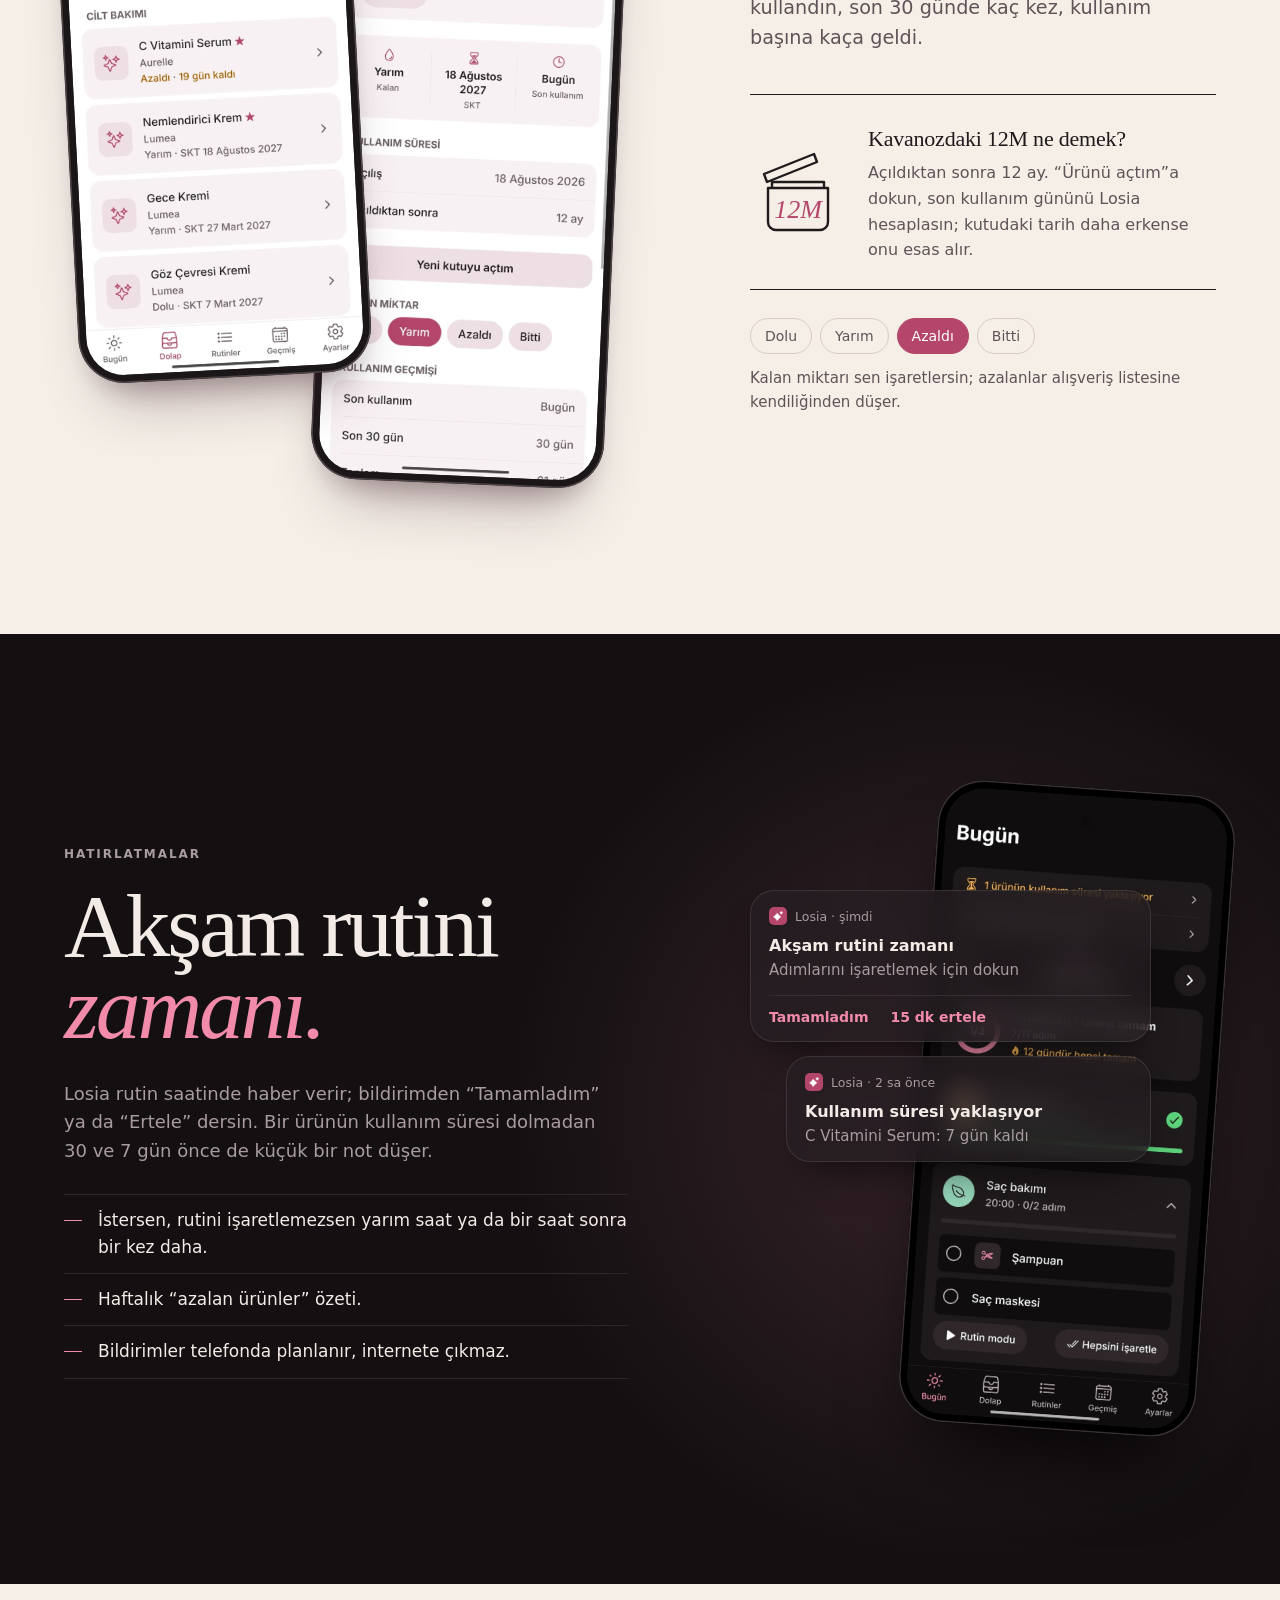
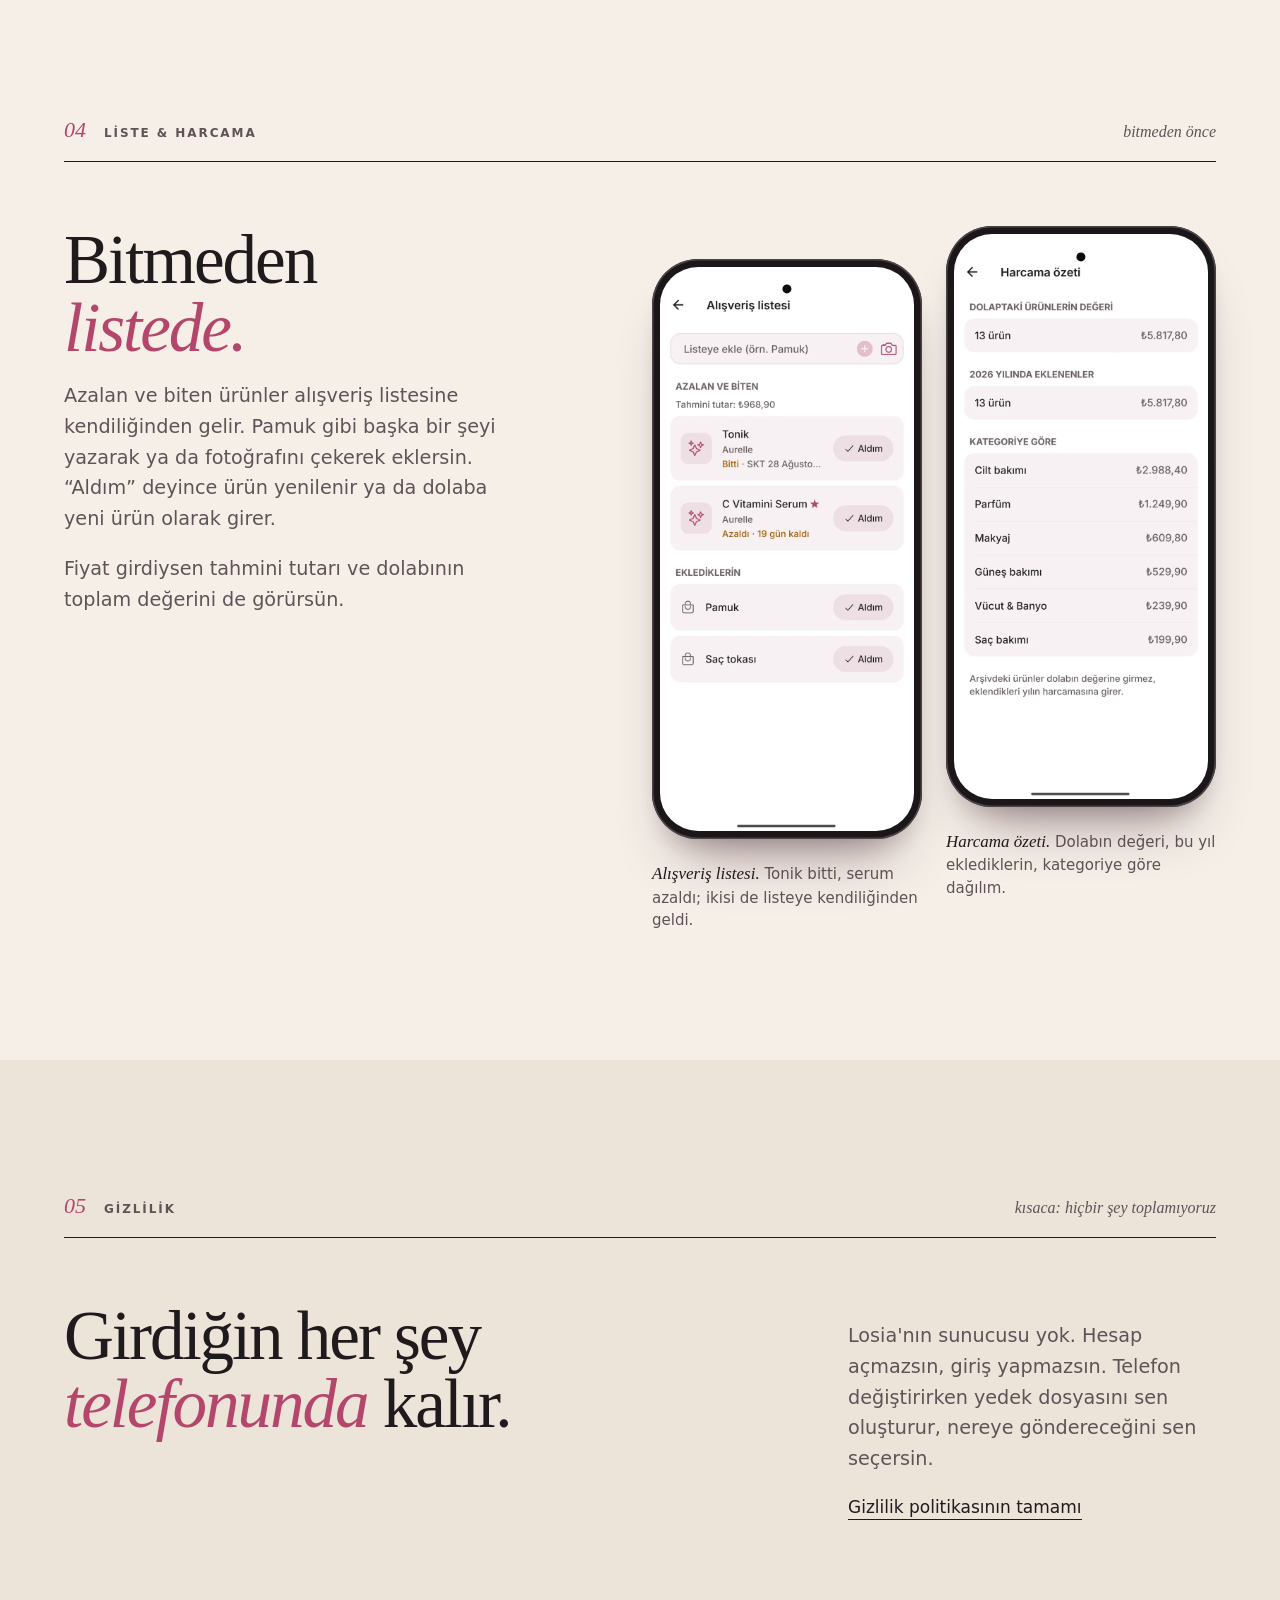
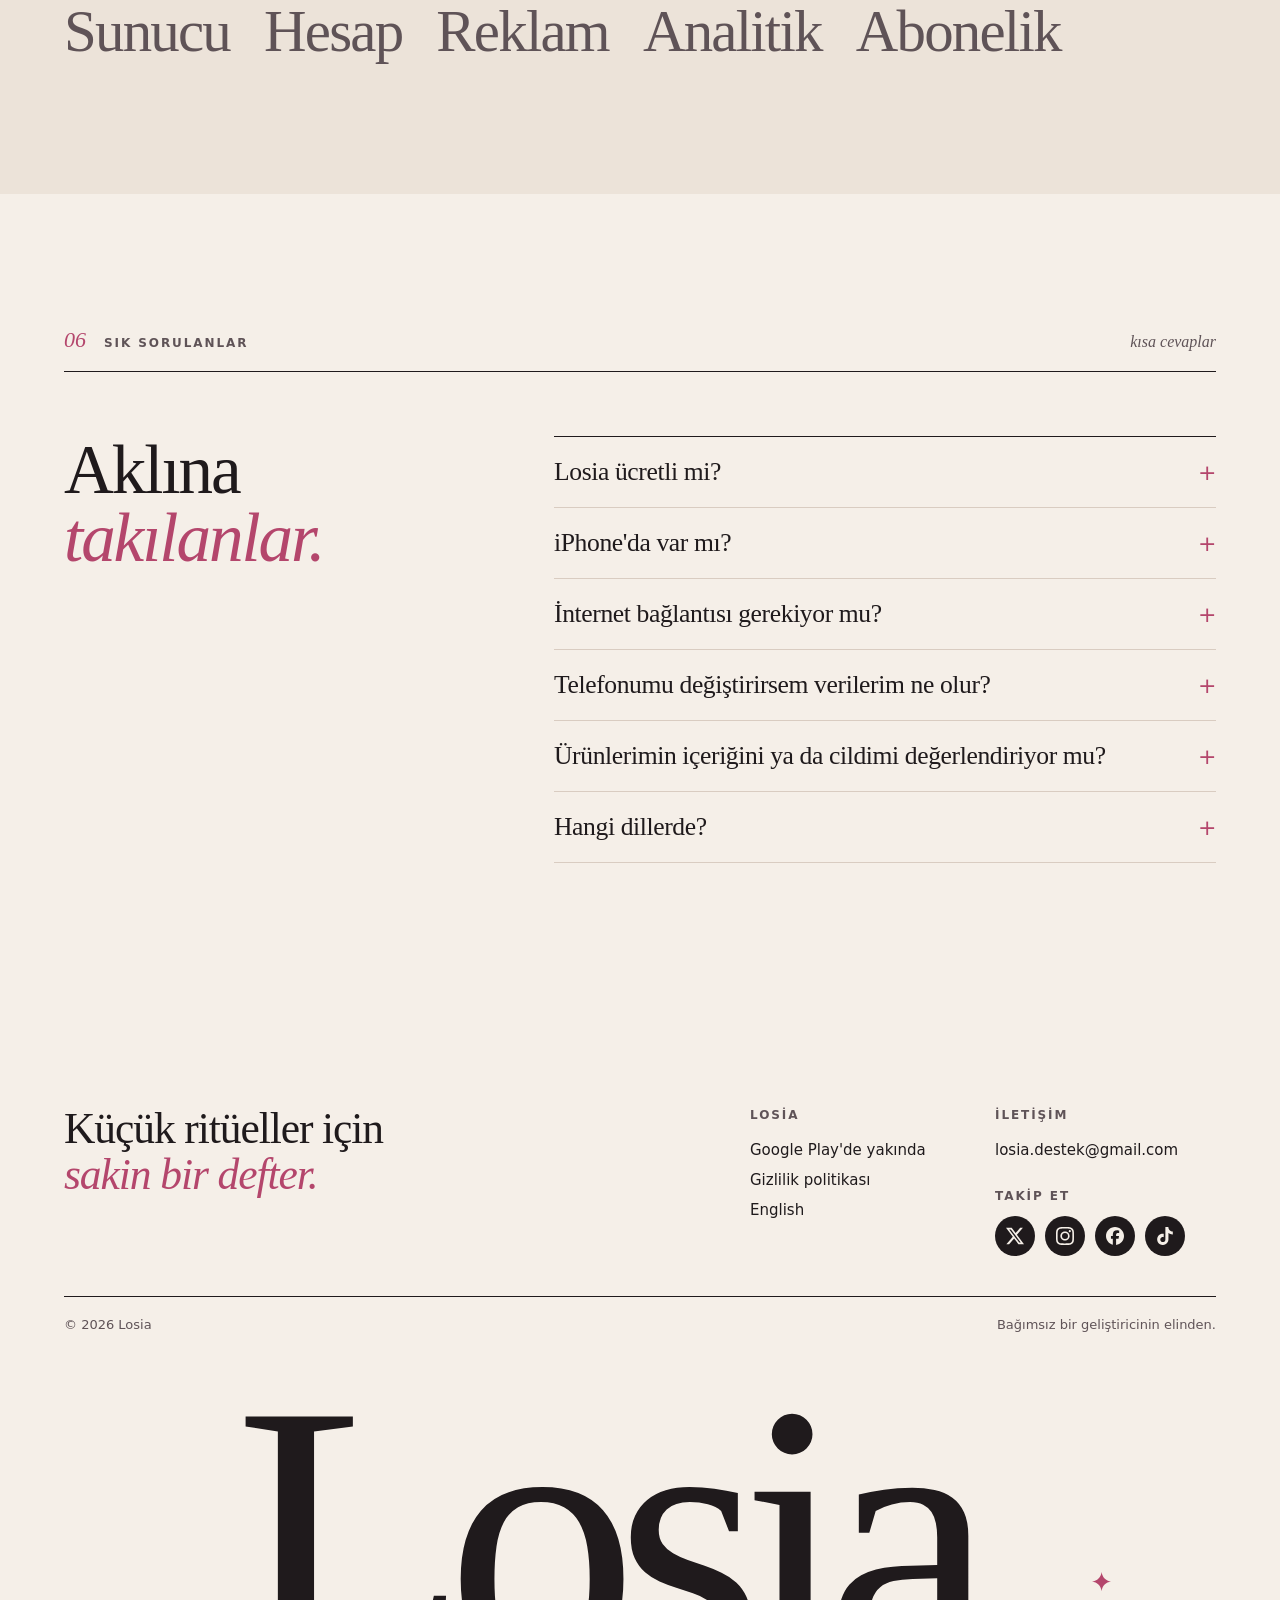
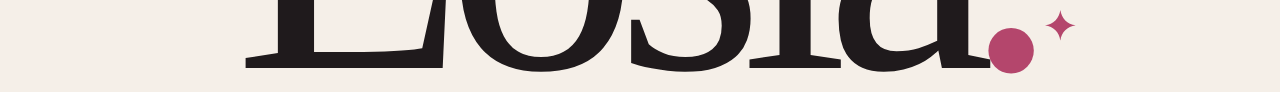
==== commit 76ae2b73: "Add Google Search Console verification tag Co-Authored-By: Claude Opus 5.5 <noreply@anthropic.com>" ====
--- a/index.html
+++ b/index.html
@@ -3,6 +3,7 @@
 <head>
   <meta charset="utf-8">
   <meta name="viewport" content="width=device-width, initial-scale=1">
+  <meta name="google-site-verification" content="qvz3hjvmnZL0EswrtuUsrqRm-qxxV4vY-Jqbz3mR69Y">
   <title>Losia — Cilt bakım rutini ve ürün dolabı</title>
   <meta name="description" content="Cilt bakım rutinin ve ürün dolabın için sakin bir defter. Reklam yok, kayıt yok, abonelik yok; girdiğin her şey telefonunda kalır.">
   <meta name="theme-color" content="#f5efe8">
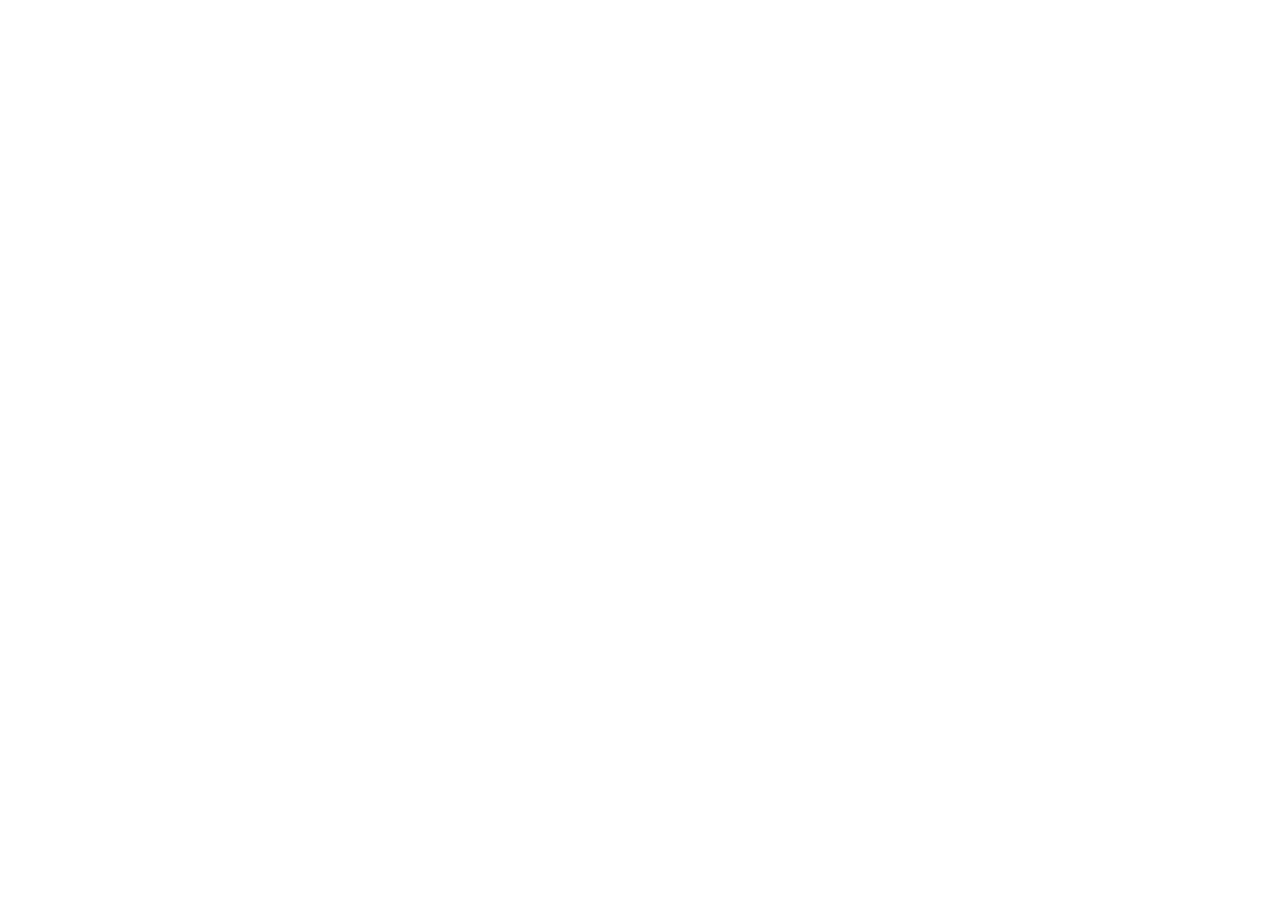
==== commit e72d8561: "Redirect to losiaapp.github.io The site moved to https://losiaapp.github.io/. Old pages, including t" ====
--- a/index.html
+++ b/index.html
@@ -1,340 +1,14 @@
 <!doctype html>
-<html lang="tr" class="no-js">
+<html lang="tr">
 <head>
   <meta charset="utf-8">
-  <meta name="viewport" content="width=device-width, initial-scale=1">
   <meta name="google-site-verification" content="qvz3hjvmnZL0EswrtuUsrqRm-qxxV4vY-Jqbz3mR69Y">
-  <title>Losia — Cilt bakım rutini ve ürün dolabı</title>
-  <meta name="description" content="Cilt bakım rutinin ve ürün dolabın için sakin bir defter. Reklam yok, kayıt yok, abonelik yok; girdiğin her şey telefonunda kalır.">
-  <meta name="theme-color" content="#f5efe8">
-  <meta property="og:type" content="website">
-  <meta property="og:site_name" content="Losia">
-  <meta property="og:url" content="https://kaanbulut22.github.io/losia-site/">
-  <meta property="og:title" content="Losia — Cilt bakım rutini ve ürün dolabı">
-  <meta property="og:description" content="Cilt bakım rutinin ve ürün dolabın için sakin bir defter. Reklam yok, kayıt yok; her şey telefonunda kalır.">
-  <meta property="og:image" content="https://kaanbulut22.github.io/losia-site/assets/og-tr.png">
-  <meta property="og:image:width" content="1200">
-  <meta property="og:image:height" content="630">
-  <meta property="og:image:alt" content="Losia: Sabahın, akşamın, dolabın.">
-  <meta name="twitter:card" content="summary_large_image">
-  <link rel="canonical" href="https://kaanbulut22.github.io/losia-site/">
-  <link rel="icon" href="assets/favicon.png">
-  <link rel="apple-touch-icon" href="assets/apple-touch-icon.png">
-  <link rel="alternate" hreflang="en" href="en/">
-  <link rel="preload" href="assets/fonts/fraunces-normal-latin.woff2" as="font" type="font/woff2" crossorigin>
-  <link rel="stylesheet" href="assets/style.css">
+  <title>Losia</title>
+  <link rel="canonical" href="https://losiaapp.github.io/">
+  <meta http-equiv="refresh" content="0; url=https://losiaapp.github.io/">
+  <script>location.replace("https://losiaapp.github.io/" + location.search + location.hash);</script>
 </head>
 <body>
-  <svg width="0" height="0" style="position:absolute" aria-hidden="true">
-    <symbol id="spark" viewBox="0 0 100 100">
-      <path d="M50 0C54 28 72 46 100 50 72 54 54 72 50 100 46 72 28 54 0 50 28 46 46 28 50 0Z"/>
-    </symbol>
-  </svg>
-
-  <header class="masthead">
-    <div class="wrap">
-      <a class="wordmark" href="./">Losia <svg><use href="#spark"/></svg></a>
-      <span class="issue eyebrow">Cilt bakım defteri · Sayı 01</span>
-      <nav>
-        <a class="nav-link" href="#rutin">Rutin</a>
-        <a class="nav-link" href="#dolap">Dolap</a>
-        <a class="nav-link" href="#gizlilik">Gizlilik</a>
-        <span class="lang"><span>TR</span><a href="en/" hreflang="en">EN</a></span>
-      </nav>
-    </div>
-  </header>
-
-  <main>
-    <section class="hero">
-      <div class="wrap">
-        <div class="hero-text">
-          <h1>
-            <span>Sabahın,</span>
-            <span class="indent"><em class="sparkled">akşamın,<svg class="twinkle" aria-hidden="true"><use href="#spark"/></svg></em></span>
-            <span>dolabın.</span>
-          </h1>
-          <p class="lede">Cilt bakım rutinin ve ürün dolabın için sakin bir defter. Adımlarını işaretle, ürünlerinin ne zaman bittiğini bil. <strong>Reklam yok, kayıt yok, abonelik yok;</strong> girdiğin her şey telefonunda kalır.</p>
-          <div class="cta-row">
-            <span class="soon">
-              <svg viewBox="0 0 24 24" fill="none" stroke="currentColor" stroke-width="1.6" stroke-linejoin="round"><path d="M6 3.5v17l14-8.5z"/></svg>
-              <span><small>Yakında</small>Google Play'de</span>
-            </span>
-            <a class="text-link" href="#rutin">Nasıl çalışır</a>
-          </div>
-        </div>
-        <figure class="hero-figure reveal" style="margin:0">
-          <div class="note" aria-hidden="true">bugün: 3 rutinin biri tamam
-            <svg viewBox="0 0 82 40"><path d="M2 6c18 2 38 8 52 18s16 10 24 12"/><path d="M68 28l10 8-12 2"/></svg>
-          </div>
-          <div class="phone"><img src="assets/screens/tr-01.webp" width="720" height="1600" alt="Losia Bugün ekranı: günün rutinleri, ilerleme halkası ve 12 günlük seri"></div>
-        </figure>
-      </div>
-    </section>
-
-    <nav class="index" aria-label="Bölümler">
-      <div class="wrap">
-        <ol>
-          <li><a href="#rutin"><span class="num">01</span> Rutin</a></li>
-          <li><a href="#rutin-modu"><span class="num">02</span> Rutin modu</a></li>
-          <li><a href="#dolap"><span class="num">03</span> Dolap</a></li>
-          <li><a href="#liste"><span class="num">04</span> Liste</a></li>
-          <li><a href="#gizlilik"><span class="num">05</span> Gizlilik</a></li>
-        </ol>
-      </div>
-    </nav>
-
-    <section class="chapter" id="rutin">
-      <div class="wrap">
-        <div class="chapter-head">
-          <span class="num">01</span><span class="eyebrow">Rutin</span>
-          <span class="aside">kaydırdıkça işaretlenir</span>
-        </div>
-        <div class="routine">
-          <div class="routine-text">
-            <h2>Sabah beş adım,<br><em>hiçbirini unutmadan.</em></h2>
-            <p class="body-lg">Sabah, akşam ya da haftalık maske: istediğin kadar rutin kur. Her adıma dolabındaki ürünü bağla ya da “Yüzü temizle” gibi kendin yaz. Bütün adımlar bitince rutin tamamlanır, serin bir gün uzar.</p>
-
-            <ol class="steps">
-              <li><span class="box"><svg viewBox="0 0 20 20"><path d="M4 10.5l4 4 8-9"/></svg></span><span class="label">Yüzü temizle</span><span class="meta">jel temizleyici</span></li>
-              <li><span class="box"><svg viewBox="0 0 20 20"><path d="M4 10.5l4 4 8-9"/></svg></span><span class="label">Tonik</span><span class="meta">pamukla, nazikçe</span></li>
-              <li><span class="box"><svg viewBox="0 0 20 20"><path d="M4 10.5l4 4 8-9"/></svg></span><span class="label">C vitamini serumu</span><span class="meta">yalnızca sabah</span></li>
-              <li><span class="box"><svg viewBox="0 0 20 20"><path d="M4 10.5l4 4 8-9"/></svg></span><span class="label">Nemlendirici</span><span class="meta">bezelye kadar</span></li>
-              <li><span class="box"><svg viewBox="0 0 20 20"><path d="M4 10.5l4 4 8-9"/></svg></span><span class="label">Güneş kremi</span><span class="meta">her sabah, kışın da</span></li>
-            </ol>
-            <div class="tally"><b data-tally>0/5</b> adım tamam</div>
-
-            <ul class="dash-list routine-more reveal">
-              <li>Her gün, haftanın seçtiğin günleri ya da “her 3 günde bir”.</li>
-              <li>Maske gibi bir adımı yalnızca seçtiğin günlerde göster.</li>
-              <li>Rutin modu: adımlar tek tek gelir, ekranın herhangi bir yerine dokunup geçersin.</li>
-              <li>Her rutinin takvimi ve seri sayacı; unuttuğun adımı önceki güne dönüp işaretle.</li>
-            </ul>
-          </div>
-          <div class="routine-figure">
-            <div class="sticky">
-              <div class="phone"><img src="assets/screens/tr-04.webp" width="720" height="1600" alt="Geçmiş ekranı: rutinin takvimi, seri ve bu ayın özeti" loading="lazy"></div>
-            </div>
-          </div>
-        </div>
-      </div>
-    </section>
-
-    <section class="chapter" id="rutin-modu" style="padding-top:0">
-      <div class="wrap">
-        <div class="chapter-head">
-          <span class="num">02</span><span class="eyebrow">Rutin modu</span>
-          <span class="aside">elin kremliyken</span>
-        </div>
-        <div class="mode">
-          <div class="mode-intro">
-            <h2>Elin kremli mi?<br><em>Herhangi bir yere dokun, yeter.</em></h2>
-            <p class="body-lg">Rutin modunda adımlar tek tek, büyük ekranda gelir. Ekranın herhangi bir yerine dokun, sıradakine geç; aşağı kaydırınca son adım geri alınır. Rutin modu açıkken ekran kararmaz.</p>
-            <p class="body-lg">İstersen bir adımdan sonra bekleme süresi koy; süre dolunca telefon titrer. Adımları sesli de okutabilirsin.</p>
-          </div>
-          <div class="mode-figures" role="group" aria-label="Rutin modu ekranları">
-            <figure class="reveal">
-              <div class="phone"><img src="assets/screens/tr-mode-01.webp" width="720" height="1600" alt="Rutin modu: büyük harflerle tek bir adım" loading="lazy"></div>
-              <figcaption><i>Bir adım.</i> Ürünün adı ve markası, büyük harflerle.</figcaption>
-            </figure>
-            <figure class="reveal">
-              <div class="phone"><img src="assets/screens/tr-mode-02.webp" width="720" height="1600" alt="Rutin modu: halka içinde geri sayım ve sıradaki adım" loading="lazy"></div>
-              <figcaption><i>Bekleme.</i> Seçtiğin süre geri sayılır; dokunursan atlarsın.</figcaption>
-            </figure>
-            <figure class="reveal">
-              <div class="phone"><img src="assets/screens/tr-mode-03.webp" width="720" height="1600" alt="Rutin modu: rutin tamam ekranı ve parıltılar" loading="lazy"></div>
-              <figcaption><i>Bitti.</i> Günün son rutiniyse parıltılar da gelir.</figcaption>
-            </figure>
-          </div>
-        </div>
-      </div>
-    </section>
-
-    <section class="chapter" id="dolap" style="padding-top:0">
-      <div class="wrap">
-        <div class="chapter-head">
-          <span class="num">03</span><span class="eyebrow">Dolap</span>
-          <span class="aside">raf raf</span>
-        </div>
-        <div class="shelf">
-          <div class="shelf-figures reveal">
-            <div class="phone"><img src="assets/screens/tr-02.webp" width="720" height="1600" alt="Dolap ekranı: kategorilere göre ürünler" loading="lazy"></div>
-            <div class="phone"><img src="assets/screens/tr-03.webp" width="720" height="1600" alt="Ürün sayfası: açılış tarihi, kullanım süresi ve kullanım geçmişi" loading="lazy"></div>
-          </div>
-          <div class="shelf-text">
-            <h2>Hangisi bitiyor,<br><em>hangisi bekliyor.</em></h2>
-            <p class="body-lg">Ürünlerini kategoriye göre diz: cilt bakımı, güneş, makyaj, saç, vücut &amp; banyo, parfüm. Her ürünün kendi hikâyesi var: en son ne zaman kullandın, son 30 günde kaç kez, kullanım başına kaça geldi.</p>
-
-            <div class="pao reveal">
-              <svg viewBox="0 0 96 96" aria-hidden="true">
-                <path d="M18 44h60v34a8 8 0 0 1-8 8H26a8 8 0 0 1-8-8z"/>
-                <path d="M22 44v-6h52v6"/>
-                <path d="M14 30l50-20 3 8-50 20z"/>
-                <text x="48" y="74" text-anchor="middle">12M</text>
-              </svg>
-              <p><b>Kavanozdaki 12M ne demek?</b>Açıldıktan sonra 12 ay. “Ürünü açtım”a dokun, son kullanım gününü Losia hesaplasın; kutudaki tarih daha erkense onu esas alır.</p>
-            </div>
-
-            <div class="levels" aria-label="Kalan miktar">
-              <span class="on">Dolu</span><span>Yarım</span><span>Azaldı</span><span>Bitti</span>
-            </div>
-            <p style="font-size:15px;color:var(--ink-soft);margin-top:12px">Kalan miktarı sen işaretlersin; azalanlar alışveriş listesine kendiliğinden düşer.</p>
-          </div>
-        </div>
-      </div>
-    </section>
-
-    <section class="night" aria-labelledby="night-title">
-      <div class="wrap">
-        <div class="night-text reveal">
-          <span class="eyebrow">Hatırlatmalar</span>
-          <h2 id="night-title">Akşam rutini<br><em>zamanı.</em></h2>
-          <p>Losia rutin saatinde haber verir; bildirimden “Tamamladım” ya da “Ertele” dersin. Bir ürünün kullanım süresi dolmadan 30 ve 7 gün önce de küçük bir not düşer.</p>
-          <ul class="dash-list">
-            <li>İstersen, rutini işaretlemezsen yarım saat ya da bir saat sonra bir kez daha.</li>
-            <li>Haftalık “azalan ürünler” özeti.</li>
-            <li>Bildirimler telefonda planlanır, internete çıkmaz.</li>
-          </ul>
-        </div>
-        <div class="notifs reveal" aria-hidden="true">
-          <div class="phone night-phone"><img src="assets/screens/tr-dark-01.webp" width="720" height="1600" alt="" loading="lazy"></div>
-          <div class="notif-stack">
-          <div class="notif">
-            <header><img src="assets/icon-96.png" alt="">Losia · şimdi</header>
-            <h3>Akşam rutini zamanı</h3>
-            <p>Adımlarını işaretlemek için dokun</p>
-            <div class="actions"><span>Tamamladım</span><span>15 dk ertele</span></div>
-          </div>
-          <div class="notif">
-            <header><img src="assets/icon-96.png" alt="">Losia · 2 sa önce</header>
-            <h3>Kullanım süresi yaklaşıyor</h3>
-            <p>C Vitamini Serum: 7 gün kaldı</p>
-          </div>
-          </div>
-        </div>
-      </div>
-    </section>
-
-    <section class="chapter" id="liste">
-      <div class="wrap">
-        <div class="chapter-head">
-          <span class="num">04</span><span class="eyebrow">Liste &amp; harcama</span>
-          <span class="aside">bitmeden önce</span>
-        </div>
-        <div class="pair">
-          <div class="pair-intro">
-            <h2>Bitmeden<br><em>listede.</em></h2>
-            <p class="body-lg">Azalan ve biten ürünler alışveriş listesine kendiliğinden gelir. Pamuk gibi başka bir şeyi yazarak ya da fotoğrafını çekerek eklersin. “Aldım” deyince ürün yenilenir ya da dolaba yeni ürün olarak girer.</p>
-            <p class="body-lg">Fiyat girdiysen tahmini tutarı ve dolabının toplam değerini de görürsün.</p>
-          </div>
-          <figure class="reveal">
-            <div class="phone"><img src="assets/screens/tr-05.webp" width="720" height="1600" alt="Alışveriş listesi ekranı" loading="lazy"></div>
-            <figcaption><i>Alışveriş listesi.</i> Tonik bitti, serum azaldı; ikisi de listeye kendiliğinden geldi.</figcaption>
-          </figure>
-          <figure class="reveal">
-            <div class="phone"><img src="assets/screens/tr-06.webp" width="720" height="1600" alt="Harcama özeti ekranı" loading="lazy"></div>
-            <figcaption><i>Harcama özeti.</i> Dolabın değeri, bu yıl eklediklerin, kategoriye göre dağılım.</figcaption>
-          </figure>
-        </div>
-      </div>
-    </section>
-
-    <section class="chapter privacy" id="gizlilik">
-      <div class="wrap">
-        <div class="chapter-head">
-          <span class="num">05</span><span class="eyebrow">Gizlilik</span>
-          <span class="aside">kısaca: hiçbir şey toplamıyoruz</span>
-        </div>
-        <div class="privacy-grid">
-          <h2>Girdiğin her şey <em>telefonunda</em> kalır.</h2>
-          <div class="side">
-            <p class="body-lg">Losia'nın sunucusu yok. Hesap açmazsın, giriş yapmazsın. Telefon değiştirirken yedek dosyasını sen oluşturur, nereye göndereceğini sen seçersin.</p>
-            <a class="text-link" href="gizlilik/">Gizlilik politikasının tamamı</a>
-          </div>
-        </div>
-        <ul class="struck" aria-label="Losia'da olmayanlar">
-          <li>Sunucu<svg viewBox="0 0 100 10" preserveAspectRatio="none"><path d="M2 6C30 2 60 9 98 4"/></svg></li>
-          <li>Hesap<svg viewBox="0 0 100 10" preserveAspectRatio="none"><path d="M2 4C35 8 62 2 98 6"/></svg></li>
-          <li>Reklam<svg viewBox="0 0 100 10" preserveAspectRatio="none"><path d="M2 7C28 3 70 7 98 3"/></svg></li>
-          <li>Analitik<svg viewBox="0 0 100 10" preserveAspectRatio="none"><path d="M2 5C40 2 58 8 98 5"/></svg></li>
-          <li>Abonelik<svg viewBox="0 0 100 10" preserveAspectRatio="none"><path d="M2 6C32 3 66 8 98 4"/></svg></li>
-        </ul>
-      </div>
-    </section>
-    <section class="chapter" id="sorular">
-      <div class="wrap">
-        <div class="chapter-head">
-          <span class="num">06</span><span class="eyebrow">Sık sorulanlar</span>
-          <span class="aside">kısa cevaplar</span>
-        </div>
-        <div class="faq">
-          <h2>Aklına<br><em>takılanlar.</em></h2>
-          <div class="faq-list reveal">
-            <details>
-              <summary>Losia ücretli mi?</summary>
-              <div class="answer"><p>Losia'yı ücretsiz indirirsin; rutinler, dolap, hatırlatmalar ve alışveriş listesi ücretsizdir. Reklam ve abonelik yoktur.</p></div>
-            </details>
-            <details>
-              <summary>iPhone'da var mı?</summary>
-              <div class="answer"><p>Şimdilik yalnızca Android'de; Google Play'de yayımlanacak.</p></div>
-            </details>
-            <details>
-              <summary>İnternet bağlantısı gerekiyor mu?</summary>
-              <div class="answer"><p>Hayır. Losia tamamen telefonunda çalışır; hatırlatmalar da telefonda planlanır.</p></div>
-            </details>
-            <details>
-              <summary>Telefonumu değiştirirsem verilerim ne olur?</summary>
-              <div class="answer"><p>Ayarlar › Yedekleme'den bir yedek dosyası oluşturup yeni telefonda geri yüklersin. İstersen haftalık otomatik yedeği aç; Losia haftada bir, seçtiğin klasöre yedek alır.</p></div>
-            </details>
-            <details>
-              <summary>Ürünlerimin içeriğini ya da cildimi değerlendiriyor mu?</summary>
-              <div class="answer"><p>Hayır. Losia bir rutin ve dolap defteridir: ne yaptığını ve neyin ne zaman bittiğini tutar. İçerik listelerini incelemez, fotoğraftan değerlendirme yapmaz.</p></div>
-            </details>
-            <details>
-              <summary>Hangi dillerde?</summary>
-              <div class="answer"><p>Türkçe ve İngilizce. Telefonunun diline göre açılır, Ayarlar'dan değiştirebilirsin.</p></div>
-            </details>
-          </div>
-        </div>
-      </div>
-    </section>
-  </main>
-
-  <footer class="footer">
-    <div class="wrap">
-      <div class="footer-top">
-        <p class="closing">Küçük ritüeller için<br><em>sakin bir defter.</em></p>
-        <div class="footer-cols">
-          <div>
-            <h4 class="eyebrow">Losia</h4>
-            <ul>
-              <li>Google Play'de yakında</li>
-              <li><a href="gizlilik/">Gizlilik politikası</a></li>
-              <li><a href="en/" hreflang="en">English</a></li>
-            </ul>
-          </div>
-          <div>
-            <h4 class="eyebrow">İletişim</h4>
-            <ul>
-              <li><a href="mailto:losia.destek@gmail.com">losia.destek@gmail.com</a></li>
-            </ul>
-            <h4 class="eyebrow">Takip et</h4>
-            <ul class="social">
-              <li><a href="https://x.com/losiaapp" rel="me noopener" target="_blank" aria-label="X’te Losia" title="X"><svg viewBox="0 0 24 24" aria-hidden="true"><path d="M18.901 1.153h3.68l-8.04 9.19L24 22.846h-7.406l-5.8-7.584-6.638 7.584H.474l8.6-9.83L0 1.154h7.594l5.243 6.932ZM17.61 20.644h2.039L6.486 3.24H4.298Z"/></svg></a></li>
-              <li><a href="https://www.instagram.com/losiaapp/" rel="me noopener" target="_blank" aria-label="Instagram’da Losia" title="Instagram"><svg viewBox="0 0 24 24" aria-hidden="true"><path d="M7.0301.084c-1.2768.0602-2.1487.264-2.911.5634-.7888.3075-1.4575.72-2.1228 1.3877-.6652.6677-1.075 1.3368-1.3802 2.127-.2954.7638-.4956 1.6365-.552 2.914-.0564 1.2775-.0689 1.6882-.0626 4.947.0062 3.2586.0206 3.6671.0825 4.9473.061 1.2765.264 2.1482.5635 2.9107.308.7889.72 1.4573 1.388 2.1228.6679.6655 1.3365 1.0743 2.1285 1.38.7632.295 1.6361.4961 2.9134.552 1.2773.056 1.6884.069 4.9462.0627 3.2578-.0062 3.668-.0207 4.9478-.0814 1.28-.0607 2.147-.2652 2.9098-.5633.7889-.3086 1.4578-.72 2.1228-1.3881.665-.6682 1.0745-1.3378 1.3795-2.1284.2957-.7632.4966-1.636.552-2.9124.056-1.2809.0692-1.6898.063-4.948-.0063-3.2583-.021-3.6668-.0817-4.9465-.0607-1.2797-.264-2.1487-.5633-2.9117-.3084-.7889-.72-1.4568-1.3876-2.1228C21.2982 1.33 20.628.9208 19.8378.6165 19.074.321 18.2017.1197 16.9244.0645 15.6471.0093 15.236-.005 11.977.0014 8.718.0076 8.31.0215 7.0301.0839m.1402 21.6932c-1.17-.0509-1.8053-.2453-2.2287-.408-.5606-.216-.96-.4771-1.3819-.895-.422-.4178-.6811-.8186-.9-1.378-.1644-.4234-.3624-1.058-.4171-2.228-.0595-1.2645-.072-1.6442-.079-4.848-.007-3.2037.0053-3.583.0607-4.848.05-1.169.2456-1.805.408-2.2282.216-.5613.4762-.96.895-1.3816.4188-.4217.8184-.6814 1.3783-.9003.423-.1651 1.0575-.3614 2.227-.4171 1.2655-.06 1.6447-.072 4.848-.079 3.2033-.007 3.5835.005 4.8495.0608 1.169.0508 1.8053.2445 2.228.408.5608.216.96.4754 1.3816.895.4217.4194.6816.8176.9005 1.3787.1653.4217.3617 1.056.4169 2.2263.0602 1.2655.0739 1.645.0796 4.848.0058 3.203-.0055 3.5834-.061 4.848-.051 1.17-.245 1.8055-.408 2.2294-.216.5604-.4763.96-.8954 1.3814-.419.4215-.8181.6811-1.3783.9-.4224.1649-1.0577.3617-2.2262.4174-1.2656.0595-1.6448.072-4.8493.079-3.2045.007-3.5825-.006-4.848-.0608M16.953 5.5864A1.44 1.44 0 1 0 18.39 4.144a1.44 1.44 0 0 0-1.437 1.4424M5.8385 12.012c.0067 3.4032 2.7706 6.1557 6.173 6.1493 3.4026-.0065 6.157-2.7701 6.1506-6.1733-.0065-3.4032-2.771-6.1565-6.174-6.1498-3.403.0067-6.156 2.771-6.1496 6.1738M8 12.0077a4 4 0 1 1 4.008 3.9921A3.9996 3.9996 0 0 1 8 12.0077"/></svg></a></li>
-              <li><a href="https://www.facebook.com/losiaapp" rel="me noopener" target="_blank" aria-label="Facebook’ta Losia" title="Facebook"><svg viewBox="0 0 24 24" aria-hidden="true"><path d="M9.101 23.691v-7.98H6.627v-3.667h2.474v-1.58c0-4.085 1.848-5.978 5.858-5.978.401 0 .955.042 1.468.103a8.68 8.68 0 0 1 1.141.195v3.325a8.623 8.623 0 0 0-.653-.036 26.805 26.805 0 0 0-.733-.009c-.707 0-1.259.096-1.675.309a1.686 1.686 0 0 0-.679.622c-.258.42-.374.995-.374 1.752v1.297h3.919l-.386 2.103-.287 1.564h-3.246v8.245C19.396 23.238 24 18.179 24 12.044c0-6.627-5.373-12-12-12s-12 5.373-12 12c0 5.628 3.874 10.35 9.101 11.647Z"/></svg></a></li>
-              <li><a href="https://www.tiktok.com/@losiaapp" rel="me noopener" target="_blank" aria-label="TikTok’ta Losia" title="TikTok"><svg viewBox="0 0 24 24" aria-hidden="true"><path d="M12.525.02c1.31-.02 2.61-.01 3.91-.02.08 1.53.63 3.09 1.75 4.17 1.12 1.11 2.7 1.62 4.24 1.79v4.03c-1.44-.05-2.89-.35-4.2-.97-.57-.26-1.1-.59-1.62-.93-.01 2.92.01 5.84-.02 8.75-.08 1.4-.54 2.79-1.35 3.94-1.31 1.92-3.58 3.17-5.91 3.21-1.43.08-2.86-.31-4.08-1.03-2.02-1.19-3.44-3.37-3.65-5.71-.02-.5-.03-1-.01-1.49.18-1.9 1.12-3.72 2.58-4.96 1.66-1.44 3.98-2.13 6.15-1.72.02 1.48-.04 2.96-.04 4.44-.99-.32-2.15-.23-3.02.37-.63.41-1.11 1.04-1.36 1.75-.21.51-.15 1.07-.14 1.61.24 1.64 1.82 3.02 3.5 2.87 1.12-.01 2.19-.66 2.77-1.61.19-.33.4-.67.41-1.06.1-1.79.06-3.57.07-5.36.01-4.03-.01-8.05.02-12.07z"/></svg></a></li>
-            </ul>
-          </div>
-        </div>
-      </div>
-      <div class="footer-meta">
-        <span>© 2026 Losia</span>
-        <span>Bağımsız bir geliştiricinin elinden.</span>
-      </div>
-    </div>
-    <p class="giant" aria-hidden="true">Losia<em class="sparkled">.<svg class="twinkle" aria-hidden="true"><use href="#spark"/></svg><svg class="twinkle" aria-hidden="true"><use href="#spark"/></svg></em></p>
-  </footer>
-
-  <script src="assets/site.js" defer></script>
+  <p><a href="https://losiaapp.github.io/">https://losiaapp.github.io/</a></p>
 </body>
 </html>
